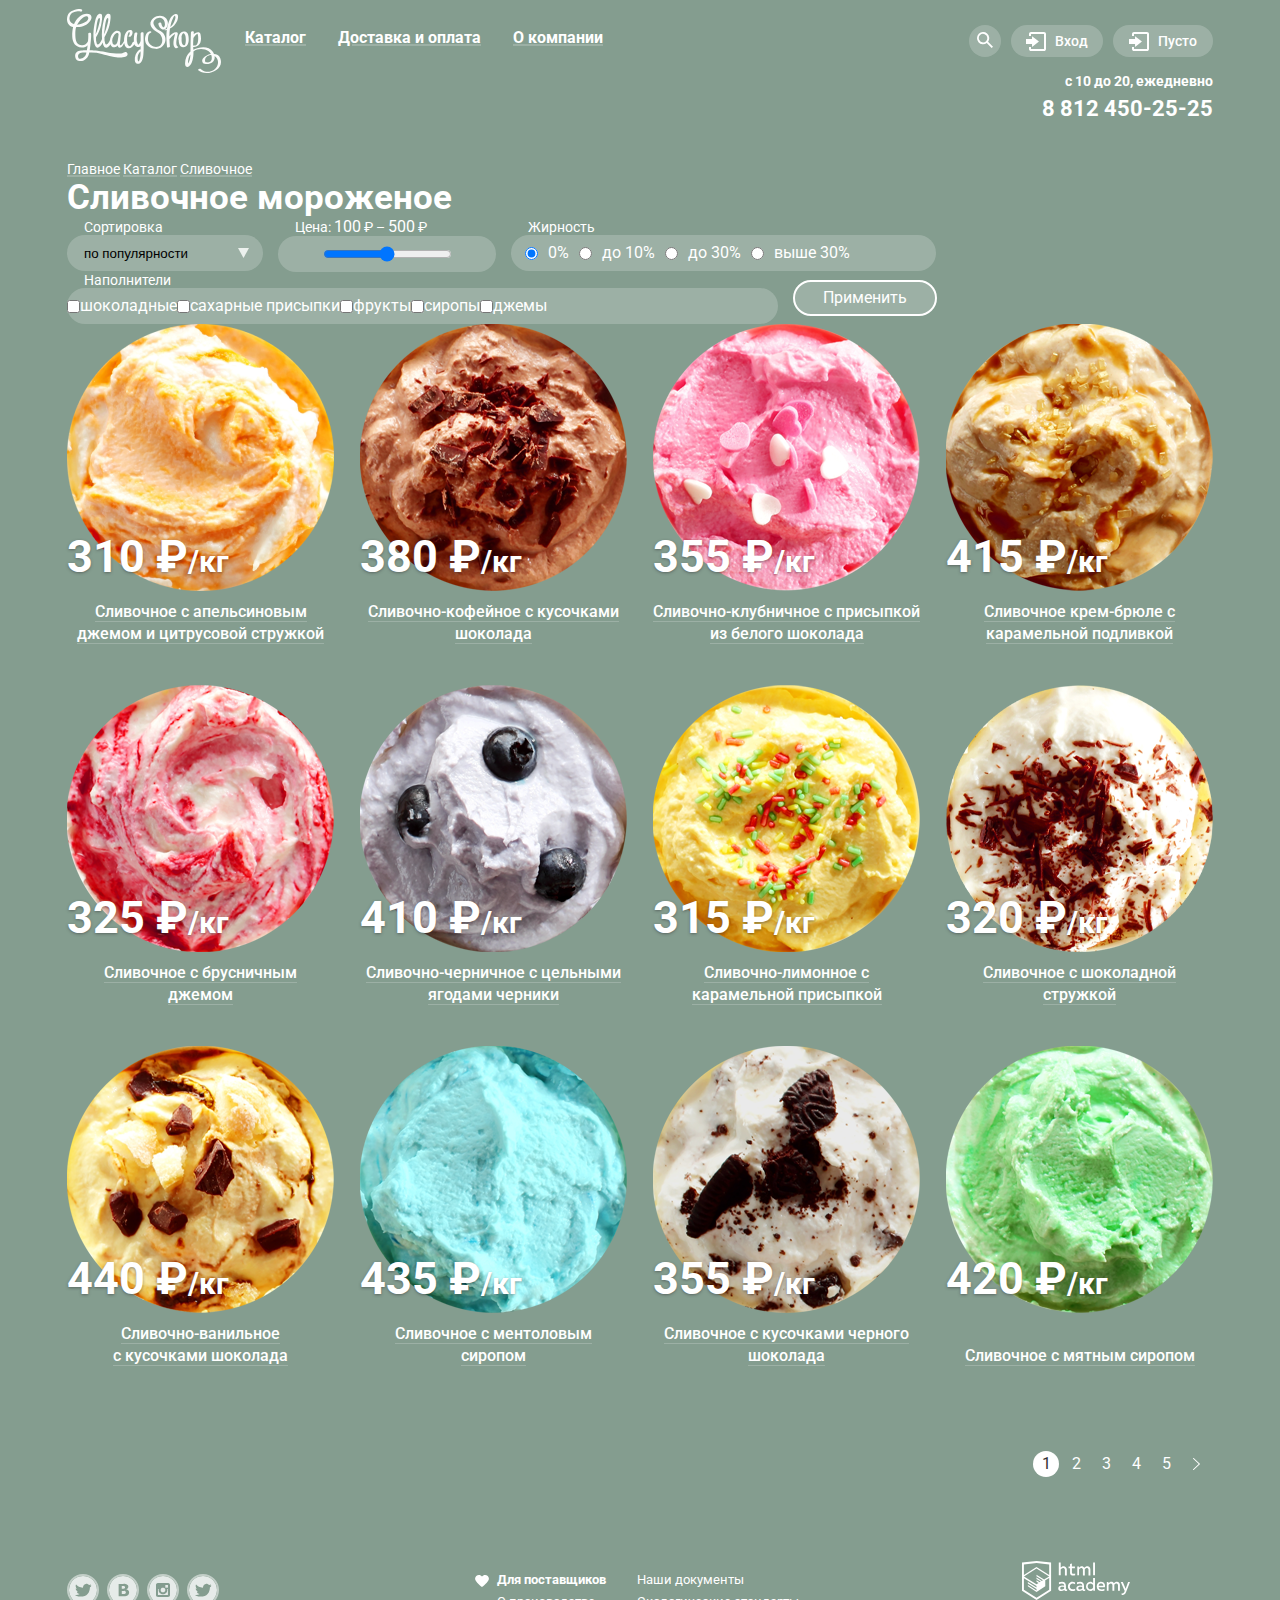
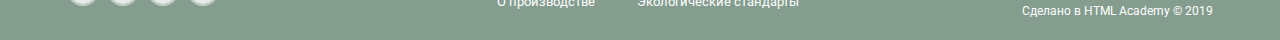
==== index2.html @ 88379c98 "Начал писать слайдер в Каталоге" ====
<!DOCTYPE html>
<html>
<head>
    <meta charset="utf-8">
    <meta name="viewport" content="width=device-width, initial-scale=1">
    <link href="https://fonts.googleapis.com/css2?family=Roboto:wght@400;700;900&amp;display=swap" rel="stylesheet">
    <link rel="stylesheet" type="text/css" href="./scss/style2.css">
    <title>GllacyShop</title>
</head>
<body class="site__bg-catalog">
    <header class="container">
            <nav class="nav">
                <div class="nav__flex">
                    <div class="nav__flex-1"> 
                        <a class="nav__logo" href="ya.ru">
                            <img src="image/main/header/logo.svg" alt="логотип glacyshop" width="154" height="64">
                        </a>
                        <div class="menu">
                            <div class="menu__catalog">
                                <a href="" class="link">Каталог</a>
                                <div class="menu__submenu">
                                    <a href="" class="link__submenu">Новинки</a>
                                    <a href="" class="link__submenu">Сливочное</a>
                                    <a href="" class="link__submenu">Щербеты</a>
                                    <a href="" class="link__submenu">Фруктовый лед</a>
                                    <a href="" class="link__submenu">Мелорин</a>
                                </div>
                            </div>
                            <a href="" class="link">Доставка и оплата</a>
                            <a href="" class="link">О компании</a>
                        </div>
                    </div>
                    <div class="nav__flex-2">
                        <div class="nav__entrance">

                            <div class="nav__search item">
                                <a href='#'>
                                  <svg width='16' height='16' fill='none' xmlns='http://www.w3.org/2000/svg'>
                                    <path class="nav__svg" d='M16 14.665l-4.921-4.932a6.144 6.144 0 00-.994-8.273 6.113 6.113 0 00-8.307.352 6.141 6.141 0 00-.293 8.328 6.11 6.11 0 008.262.937L14.659 16 16 14.665zm-9.918-4.288a4.245 4.245 0 01-3.928-2.63 4.269 4.269 0 01.922-4.643 4.248 4.248 0 014.632-.923 4.253 4.253 0 012.624 3.936 4.274 4.274 0 01-1.247 3.01 4.256 4.256 0 01-3.003 1.25z' fill='#fff'/>
                                  </svg>
                                </a>
                                <form class="nav__search-form" action="#" method="get">
                                    <input class="nav__search-input" type="text" name="post" placeholder="Крем-брюле">
                                </form>
                            </div>


                            <div class="nav__entry item">
                                <a class="nav__main-link" href="">
                                    <svg width='20' height='19' viewBox='0 0 20 19' fill='none' xmlns='http://www.w3.org/2000/svg'> 
                                        <path class="nav__svg" d='M6.04 14.88L12.96 9.5L6.04 4.13V7.04H0V11.96H6.04V14.88Z' fill='white'/><path class="nav__svg" d='M18 0H5C4.46957 0 3.96086 0.210714 3.58579 0.585786C3.21071 0.960859 3 1.46957 3 2V4H5V2H18V17H5V15H3V17C3 17.5304 3.21071 18.0391 3.58579 18.4142C3.96086 18.7893 4.46957 19 5 19H18C18.5304 19 19.0391 18.7893 19.4142 18.4142C19.7893 18.0391 20 17.5304 20 17V2C20 1.46957 19.7893 0.960859 19.4142 0.585786C19.0391 0.210714 18.5304 0 18 0Z' fill='white'/>
                                    </svg>
                                    <span>Вход</span>
                                </a>
                                <form class="nav__entry-form" action="#" method="get">
                                    <input class="nav__entry-input" type="text" name="post" placeholder="email@example.com">
                                    <input class="nav__entry-input" type="text" name="post" placeholder="......">
                                    <div class="nav__entry-flex">
                                        <button class="nav__entry-button button" type="submit">Войти</button>
                                        <div class="nav__entry-links">
                                            <a class="nav__entry-link" href="">Забыли пароль?</a>
                                            <a class="nav__entry-link" href="">Новая регистрация</a>
                                        </div>
                                    </div>  
                                </form>
                            </div>
                           

                            <div class="nav__basket item">
                                <a class="nav__main-link" href="">
                                    <svg width='20' height='19' viewBox='0 0 20 19' fill='none' xmlns='http://www.w3.org/2000/svg'>
                                        <path class="nav__svg" d='M6.04 14.88L12.96 9.5L6.04 4.13V7.04H0V11.96H6.04V14.88Z' fill='white' />
                                        <path class="nav__svg" d='M18 0H5C4.46957 0 3.96086 0.210714 3.58579 0.585786C3.21071 0.960859 3 1.46957 3 2V4H5V2H18V17H5V15H3V17C3 17.5304 3.21071 18.0391 3.58579 18.4142C3.96086 18.7893 4.46957 19 5 19H18C18.5304 19 19.0391 18.7893 19.4142 18.4142C19.7893 18.0391 20 17.5304 20 17V2C20 1.46957 19.7893 0.960859 19.4142 0.585786C19.0391 0.210714 18.5304 0 18 0Z' fill='white' />
                                    </svg>
                                    <span>Пусто</span>
                                </a>
                                <div class="nav__basket-container">
                                    <form class="nav__basket-form" action="#" method="get">
                                        <div class="nav__basket-item">
                                            <object type="image/svg+xml" data="image/main/header/basket_form/X.svg"></object>
                                            <img src="image/main/header/basket_form/orange.png" alt="апельсиновое мороженое" width="33" height="33">
                                            <p>Пломбир с апельсиновым джемом</p>
                                            <p> 1,5 кг х <span>200 руб.</span></p>
                                            <p>300 руб.</p>
                                        </div>
                                        <div class="nav__basket-item">
                                            <object type="image/svg+xml" data="image/main/header/basket_form/X.svg"></object>
                                            <img src="image/main/header/basket_form/strawb.png" alt="клубничное мороженое" width="33" height="33">
                                            <p><br>Клубничный пломбир с присыпкой<br>из белого шоколада</p>
                                            <p> 1,5 кг х <span>300 руб.</span></p>
                                            <p>450 руб.</p>
                                        </div>
                                        <div class="nav__basket-flex">
                                            <div class="nav__basket-price">
                                                <p>Итого:</p>
                                                <p>&nbsp;750 руб.</p>
                                            </div>
                                            <button class="nav__basket-button button" type="submit">Оформить заказ</button>
                                        </div>  
                                    </form>
                                </div>
                            </div>

                        </div>
                    </div>
                </div>
                <div class="nav__contacts">
                    <div class="item-time">с 10 до 20, ежедневно</div>
                    <div class="item-tel">8 812 450-25-25</div>
                </div>
            </nav>
    </header>
    <main class="container">
        <section class="catalog">
            <section class="path">
                <a class="path__link" href="">Главное</a>
                <a class="path__link" href="">Каталог</a>
                <span class="path__link">Сливочное</span>
            </section>
            <h1 class="title">Сливочное мороженое</h1>
            <section class="filter">
                <form class="filter__form" action="#" method="get">
                    <div class="filter__sort filter-move">
                        <label for="sort" class="filter__name">Сортировка</label>
                        <select class="filter__select" name="sort" id="sort">
                            <option value="popular" selected>по популярности</option>
                            <option value="expensive">сначала дорогие</option>
                            <option value="inexpensive">сначала недорогие</option>
                            <option value="fat">по жирности</option>
                        </select>
                        <svg width="11" height="10" viewBox="0 0 11 10" fill="none" xmlns="http://www.w3.org/2000/svg"><path d="M5.5 10L0 0H11" fill="#ECF1EE"></path></svg>
                    </div>
                    <div class="filter__price filter-move">
                        <label for="" class="filter__name">Цена: <span>100</span> ₽ – <span>500</span> ₽</label>
                        <div class="filter__price-slider">
                            <input type="range">
                        </div>
                    </div>
                    <div class="filter__fatness filter-move">
                        <label class="filter__name">Жирность</label>
                        <div class="filter__fatness-input">
                            <input checked type="radio" name="fatness">
                            <span>0%</span>
                            <input type="radio" name="fatness">
                            <span>до 10%</span>
                            <input type="radio" name="fatness">
                            <span>до 30%</span>
                            <input type="radio" name="fatness">
                            <span>выше 30%</span>
                        </div>
                    </div>
                    <div class="filter__fillers filter-move">
                        <label for="" class="filter__name">Наполнители</label>
                        <div class="filter__fillers-input">
                            <input type="checkbox" name="chocolate" value="yes"><span>шоколадные</span>
                            <input type="checkbox" name="sugar powders" value="yes"><span>сахарные присыпки</span>
                            <input type="checkbox" name="fruits" value="yes"><span>фрукты</span>
                            <input type="checkbox" name="sirops" value="yes"><span>сиропы</span>
                            <input type="checkbox" name="jams" value="yes"><span>джемы</span>
                        </div>
                    </div>
                    <button type="submit" class="filter__button">Применить</button>
                </form>
            </section>
        </section>
        <section class="goods">
            <div class="goods__items line-1">
                <div class="goods__item">
                    <div class="goods__ice">
                        <img src="image/main/main/goods/ice_1.png" alt="ice-cream">
                        <p class="goods__cost">310 ₽<span>/кг</span></p>
                    </div>
                    <a href="" class="goods__name"><span>Сливочное с апельсиновым джемом и цитрусовой стружкой</span></a>
                    <a href class="goods__button button">Быстрый просмотр</a>
                </div>
                <div class="goods__item">
                    <div class="goods__ice">
                        <img src="image/main/main/goods/ice_2.png" alt="ice-cream">
                        <p class="goods__cost">380 ₽<span>/кг</span></p>
                    </div>
                    <a href="" class="goods__name"><span>Сливочно-кофейное с кусочками шоколада</span></a>
                    <a href class="goods__button button">Быстрый просмотр</a>
                </div>
                <div class="goods__item">
                    <div class="goods__ice">
                        <img src="image/main/main/goods/ice_3.png" alt="ice-cream">
                        <p class="goods__cost">355 ₽<span>/кг</span></p>
                    </div>
                    <a href="" class="goods__name"><span>Сливочно-клубничное с присыпкой из белого шоколада</span></a>
                    <a href class="goods__button button">Быстрый просмотр</a>
                </div>
                <div class="goods__item">
                    <div class="goods__ice">
                        <img src="image/main/main/goods/ice_4.png" alt="ice-cream">
                        <p class="goods__cost">415 ₽<span>/кг</span></p>
                    </div>
                    <a href="" class="goods__name"><span>Сливочное крем-брюле с карамельной подливкой</span></a>
                    <a href class="goods__button button">Быстрый просмотр</a>
                </div>
            </div>
            <div class="goods__items line-2">
                <div class="goods__item">
                    <div class="goods__ice">
                        <img src="image/main/main/goods/ice_5.png" alt="ice-cream">
                        <p class="goods__cost">325 ₽<span>/кг</span></p>
                    </div>
                    <a href="" class="goods__name"><span>Сливочное с брусничным<br>джемом</span></a>
                    <a href class="goods__button button">Быстрый просмотр</a>
                </div>
                <div class="goods__item">
                    <div class="goods__ice">
                        <img src="image/main/main/goods/ice_6.png" alt="ice-cream">
                        <p class="goods__cost">410 ₽<span>/кг</span></p>
                    </div>
                    <a href="" class="goods__name"><span>Сливочно-черничное с цельными ягодами черники</span></a>
                    <a href class="goods__button button">Быстрый просмотр</a>
                </div>
                <div class="goods__item">
                    <div class="goods__ice">
                        <img src="image/main/main/goods/ice_7.png" alt="ice-cream">
                        <p class="goods__cost">315 ₽<span>/кг</span></p>
                    </div>
                    <a href="" class="goods__name"><span>Сливочно-лимонное с карамельной присыпкой</span></a>
                    <a href class="goods__button button">Быстрый просмотр</a>
                </div>
                <div class="goods__item">
                    <div class="goods__ice">
                        <img src="image/main/main/goods/ice_8.png" alt="ice-cream">
                        <p class="goods__cost">320 ₽<span>/кг</span></p>
                    </div>
                    <a href="" class="goods__name"><span>Сливочное с шоколадной стружкой</span></a>
                    <a href class="goods__button button">Быстрый просмотр</a>
                </div>
            </div>                
            <div class="goods__items line-3">
                <div class="goods__item">
                    <div class="goods__ice">
                        <img src="image/main/main/goods/ice_9.png" alt="ice-cream">
                        <p class="goods__cost">440 ₽<span>/кг</span></p>
                    </div>
                    <a href="" class="goods__name"><span>Сливочно-ванильное<br>с кусочками шоколада</span></a>
                    <a href class="goods__button button">Быстрый просмотр</a>
                </div>
                <div class="goods__item">
                    <div class="goods__ice">
                        <img src="image/main/main/goods/ice_10.png" alt="ice-cream">
                        <p class="goods__cost">435 ₽<span>/кг</span></p>
                    </div>
                    <a href="" class="goods__name"><span>Сливочноe с ментоловым<br>сиропом</span></a>
                    <a href class="goods__button button">Быстрый просмотр</a>
                </div>
                <div class="goods__item">
                    <div class="goods__ice">
                        <img src="image/main/main/goods/ice_11.png" alt="ice-cream">
                        <p class="goods__cost">355 ₽<span>/кг</span></p>
                    </div>
                    <a href="" class="goods__name"><span>Сливочное с кусочками черного шоколада</span></a>
                    <a href class="goods__button button">Быстрый просмотр</a>
                </div>
                <div class="goods__item">
                    <div class="goods__ice">
                        <img src="image/main/main/goods/ice_12.png" alt="ice-cream">
                        <p class="goods__cost">420 ₽<span>/кг</span></p>
                    </div>
                    <a href="" class="goods__name"><span>Сливочное с мятным сиропом</span></a>
                    <a href class="goods__button button">Быстрый просмотр</a>
                </div>
            </div>
        </section>
        <div class="page-slider">
            <a href="" class="page-slider__item">1</a>
            <a href="" class="page-slider__item">2</a>
            <a href="" class="page-slider__item">3</a>
            <a href="" class="page-slider__item">4</a>
            <a href="" class="page-slider__item">5</a>
            <a href="" class="page-slider__item">
                <img src="image/catalog/icon-right.svg" alt="Переход на следующую страницу">
            </a>
        </div>
    </main>
    <footer class="container">
        <section class="footer">
            <div class="footer__inner">
                <div class="footer__social">
                <a class="footer__network" href="https:/facebook.com">
                    <svg class="footer__svg" width='32' height='32' viewBox='0 0 32 32' fill='none' xmlns='http://www.w3.org/2000/svg'><path d='M16 0C12.8355 0 9.74207 0.938384 7.11088 2.69649C4.4797 4.45459 2.42894 6.95345 1.21793 9.87706C0.0069325 12.8007 -0.309921 16.0177 0.307443 19.1214C0.924806 22.2251 2.44866 25.0761 4.6863 27.3137C6.92394 29.5513 9.77487 31.0752 12.8786 31.6926C15.9823 32.3099 19.1993 31.9931 22.1229 30.7821C25.0466 29.5711 27.5454 27.5203 29.3035 24.8891C31.0616 22.2579 32 19.1645 32 16C32 11.7565 30.3143 7.68687 27.3137 4.68629C24.3131 1.68571 20.2435 0 16 0ZM23.94 12.81C23.69 19.33 20.48 23.64 12.94 23.51H12.46C12.01 23.51 7.91001 23.07 7.11001 21.69C8.8989 21.9555 10.7228 21.5494 12.23 20.55C11.18 20.26 9.31001 20.09 8.98001 17.7C9.39279 17.8642 9.84415 17.9058 10.28 17.82C9.00001 17 7.53001 16.3 7.61001 14.17C8.02796 14.4893 8.54454 14.652 9.07001 14.63C8.30001 14.4 6.92001 11.39 8.07001 9.85C10.07 11.64 12.14 13.33 15.87 13.49C16.1 11.28 17.11 9.79 19.04 9.17C19.7375 8.93332 20.4908 8.91568 21.1986 9.11946C21.9065 9.32323 22.5351 9.73867 23 10.31C23.74 10.08 24.45 9.84 25.19 9.62C25.1758 9.95711 25.0846 10.2865 24.9234 10.5829C24.7622 10.8793 24.5353 11.1349 24.26 11.33C24.5167 11.3601 24.7768 11.3336 25.0221 11.2524C25.2674 11.1712 25.492 11.0372 25.68 10.86C25.5628 11.2985 25.3443 11.7034 25.0421 12.0421C24.7399 12.3808 24.3624 12.6438 23.94 12.81Z'fill='white' fill-opacity='0.8' />
                    </svg>
                </a>
                <a class="footer__network" href="https://vk.com/feed">
                    <svg class="footer__svg" width='32' height='32' viewBox='0 0 32 32' fill='none' xmlns='http://www.w3.org/2000/svg'><path d='M16.64 14.49C16.9652 14.4904 17.2875 14.4293 17.59 14.31C17.8645 14.2077 18.0922 14.0085 18.23 13.75C18.3343 13.4964 18.3854 13.2241 18.38 12.95C18.376 12.7057 18.3143 12.4659 18.2 12.25C18.0714 12.0066 17.8523 11.8235 17.59 11.74C17.2687 11.627 16.9306 11.5695 16.59 11.57H14.59V14.57H15.16C15.75 14.52 16.24 14.51 16.64 14.49Z'fill='white' fill-opacity='0.8' /><path d='M18.12 17.08C17.751 17.0101 17.3752 16.9832 17 17H14.61V20.5H17.06C17.4757 20.4953 17.8865 20.4104 18.27 20.25C18.591 20.1392 18.8632 19.9199 19.04 19.63C19.1865 19.3527 19.2621 19.0436 19.26 18.73C19.2753 18.3782 19.1848 18.0298 19 17.73C18.7922 17.4167 18.4806 17.1865 18.12 17.08Z' fill='white' fill-opacity='0.8' /><path d='M16 0C12.8355 0 9.74207 0.938384 7.11088 2.69649C4.4797 4.45459 2.42894 6.95345 1.21793 9.87706C0.0069325 12.8007 -0.309921 16.0177 0.307443 19.1214C0.924806 22.2251 2.44866 25.0761 4.6863 27.3137C6.92394 29.5513 9.77487 31.0752 12.8786 31.6926C15.9823 32.3099 19.1993 31.9931 22.1229 30.7821C25.0466 29.5711 27.5454 27.5203 29.3035 24.8891C31.0616 22.2579 32 19.1645 32 16C32 11.7565 30.3143 7.68687 27.3137 4.68629C24.3131 1.68571 20.2435 0 16 0ZM22.6 20.53C22.3376 21.056 21.9537 21.5119 21.48 21.86C20.9342 22.2714 20.3122 22.5705 19.65 22.74C18.8286 22.9383 17.9848 23.029 17.14 23.01H11V9H16.45C17.2781 8.9868 18.1063 9.02354 18.93 9.11C19.473 9.19401 19.9994 9.36273 20.49 9.61C20.9868 9.84615 21.4013 10.2258 21.68 10.7C21.9455 11.1728 22.0801 11.7079 22.07 12.25C22.0819 12.8916 21.8931 13.5209 21.53 14.05C21.1452 14.588 20.6142 15.0045 20 15.25V15.32C20.8272 15.4588 21.5898 15.8541 22.18 16.45C22.7295 17.0712 23.0163 17.8815 22.98 18.71C23.0043 19.3386 22.8738 19.9636 22.6 20.53Z' fill='white' fill-opacity='0.8' />
                    </svg>
                </a>
                <a class="footer__network" href="https://www.instagram.com">
                    <svg class="footer__svg" width='32' height='32' viewBox='0 0 32 32' fill='none' xmlns='http://www.w3.org/2000/svg'>
                    <g opacity='0.8'><path d='M20.92 16C20.92 17.3155 20.3974 18.5771 19.4673 19.5072C18.5371 20.4374 17.2755 20.96 15.96 20.96C14.6445 20.96 13.3829 20.4374 12.4528 19.5072C11.5226 18.5771 11 17.3155 11 16C11.001 15.6158 11.048 15.233 11.14 14.86H10.24V21.7H21.64V14.86H20.74C20.8406 15.2325 20.901 15.6147 20.92 16Z' fill='white' /><path d='M16 18.66C16.5252 18.656 17.0375 18.4967 17.4723 18.202C17.9071 17.9073 18.245 17.4905 18.4432 17.0042C18.6415 16.5178 18.6913 15.9836 18.5864 15.4689C18.4816 14.9542 18.2266 14.4821 17.8539 14.1121C17.4811 13.7421 17.0071 13.4908 16.4916 13.3897C15.9762 13.2887 15.4424 13.3425 14.9575 13.5445C14.4726 13.7464 14.0584 14.0873 13.7669 14.5243C13.4755 14.9613 13.32 15.4748 13.32 16C13.3213 16.3506 13.3917 16.6976 13.5271 17.021C13.6625 17.3444 13.8602 17.638 14.1091 17.8851C14.358 18.1321 14.653 18.3276 14.9775 18.4606C15.3019 18.5936 15.6494 18.6613 16 18.66Z' fill='white' /><path d='M21.68 10.3H18.64V13.34H21.68V10.3Z' fill='white' /><path d='M16 0C12.8355 0 9.74207 0.938384 7.11088 2.69649C4.4797 4.45459 2.42894 6.95345 1.21793 9.87706C0.0069325 12.8007 -0.309921 16.0177 0.307443 19.1214C0.924806 22.2251 2.44866 25.0761 4.6863 27.3137C6.92394 29.5513 9.77487 31.0752 12.8786 31.6926C15.9823 32.3099 19.1993 31.9931 22.1229 30.7821C25.0466 29.5711 27.5454 27.5203 29.3035 24.8891C31.0616 22.2579 32 19.1645 32 16C32 11.7565 30.3143 7.68687 27.3137 4.68629C24.3131 1.68571 20.2435 0 16 0ZM24 21.7C24.0027 22.0045 23.9444 22.3064 23.8285 22.588C23.7127 22.8696 23.5416 23.1251 23.3253 23.3395C23.1091 23.5539 22.8521 23.7228 22.5695 23.8362C22.2869 23.9497 21.9845 24.0054 21.68 24H10.28C9.97928 23.9987 9.68175 23.9382 9.40442 23.8219C9.12709 23.7056 8.87537 23.5358 8.66366 23.3222C8.45194 23.1086 8.28436 22.8554 8.17049 22.5771C8.05662 22.2988 7.99869 22.0007 8.00001 21.7V10.3C7.99869 9.99927 8.05662 9.70123 8.17049 9.42289C8.28436 9.14455 8.45194 8.89137 8.66366 8.67779C8.87537 8.46422 9.12709 8.29443 9.40442 8.17814C9.68175 8.06184 9.97928 8.00131 10.28 8H21.67C21.9749 7.99467 22.2778 8.0503 22.561 8.16362C22.8441 8.27694 23.1017 8.44568 23.3188 8.65992C23.5358 8.87416 23.7079 9.12959 23.8249 9.41123C23.9418 9.69287 24.0014 9.99504 24 10.3V21.7Z' fill='white' /></g>
                    </svg>
                </a>
                <a class="footer__network" href="https://twitter.com">
                    <svg class="footer__svg" width='32' height='32' viewBox='0 0 32 32' fill='none' xmlns='http://www.w3.org/2000/svg'><path d='M16 0C12.8355 0 9.74207 0.938384 7.11088 2.69649C4.4797 4.45459 2.42894 6.95345 1.21793 9.87706C0.0069325 12.8007 -0.309921 16.0177 0.307443 19.1214C0.924806 22.2251 2.44866 25.0761 4.6863 27.3137C6.92394 29.5513 9.77487 31.0752 12.8786 31.6926C15.9823 32.3099 19.1993 31.9931 22.1229 30.7821C25.0466 29.5711 27.5454 27.5203 29.3035 24.8891C31.0616 22.2579 32 19.1645 32 16C32 11.7565 30.3143 7.68687 27.3137 4.68629C24.3131 1.68571 20.2435 0 16 0ZM23.94 12.81C23.69 19.33 20.48 23.64 12.94 23.51H12.46C12.01 23.51 7.91001 23.07 7.11001 21.69C8.8989 21.9555 10.7228 21.5494 12.23 20.55C11.18 20.26 9.31001 20.09 8.98001 17.7C9.39279 17.8642 9.84415 17.9058 10.28 17.82C9.00001 17 7.53001 16.3 7.61001 14.17C8.02796 14.4893 8.54454 14.652 9.07001 14.63C8.30001 14.4 6.92001 11.39 8.07001 9.85C10.07 11.64 12.14 13.33 15.87 13.49C16.1 11.28 17.11 9.79 19.04 9.17C19.7375 8.93332 20.4908 8.91568 21.1986 9.11946C21.9065 9.32323 22.5351 9.73867 23 10.31C23.74 10.08 24.45 9.84 25.19 9.62C25.1758 9.95711 25.0846 10.2865 24.9234 10.5829C24.7622 10.8793 24.5353 11.1349 24.26 11.33C24.5167 11.3601 24.7768 11.3336 25.0221 11.2524C25.2674 11.1712 25.492 11.0372 25.68 10.86C25.5628 11.2985 25.3443 11.7034 25.0421 12.0421C24.7399 12.3808 24.3624 12.6438 23.94 12.81Z'fill='white' fill-opacity='0.8' />
                    </svg>
                </a>
                </div>
                <div class="footer__links">
                    <a class="footer__link" href="">Для поставщиков</a>
                    <a class="footer__link" href="">Наши документы</a>
                    <a class="footer__link" href="">О производстве</a>
                    <a class="footer__link" href="">Экологические стандарты</a>
                </div>
                <div class="footer__copyright">
                    <a class="footer__logo" href=""><object type="image/svg+xml" data="image/main/footer/academy.svg"></object></a>
                    <p class="footer__author">Сделано в HTML Academy &copy; 2019</p>
                </div>
            </div>
        </section>
    </footer>
    <script src="script.js"></script>
</body>
</html>
---- scss/style2.css ----
@charset "UTF-8";
* {
  padding: 0;
  margin: 0;
  border: 0;
}

*, *:before, *:after {
  -moz-box-sizing: border-box;
  -webkit-box-sizing: border-box;
  box-sizing: border-box;
}

:focus, :active {
  outline: none;
}

a:focus, a:active {
  outline: none;
}

nav, footer, header, aside {
  display: block;
}

html, body {
  height: 100%;
  width: 100%;
  font-size: 100%;
  line-height: 1;
  font-size: 14px;
  -ms-text-size-adjust: 100%;
  -moz-text-size-adjust: 100%;
  -webkit-text-size-adjust: 100%;
}

input, button, textarea {
  font-family: inherit;
}

input::-ms-clear {
  display: none;
}

button {
  cursor: pointer;
}

button::-moz-focus-inner {
  padding: 0;
  border: 0;
}

a, a:visited {
  text-decoration: none;
}

a:hover {
  text-decoration: none;
}

ul li {
  list-style: none;
}

img {
  vertical-align: top;
}

h1, h2, h3, h4, h5, h6 {
  font-size: inherit;
  font-weight: inherit;
}

/*--------------------*/
/* @extend %b; */
body {
  /* Прибиваю футер */
  display: flex;
  flex-direction: column;
  font-family: "Roboto", "Arial", sans-serif;
}
body img {
  max-width: 100%;
}

.button {
  display: inline-block;
  /* padding: 10px 14px; */
  text-align: center;
  /* текст */
  font-weight: bold;
  font-size: 18px;
  line-height: 24px;
  color: white;
  text-shadow: 0px 2px 5px rgba(160, 32, 11, 0.76);
  /* подложка */
  background: linear-gradient(180deg, #F26843 0%, #E74A35 100%);
  box-shadow: 0px 2px 2px rgba(172, 16, 0, 0.64);
  border-radius: 50px;
}
.button:hover {
  background: linear-gradient(0deg, rgba(255, 255, 255, 0.2), rgba(255, 255, 255, 0.2)), linear-gradient(180deg, #F26843 0%, #E74A35 100%);
  box-shadow: 0px 2px 2px #AC1000;
}
.button:active {
  background: linear-gradient(0deg, rgba(0, 0, 0, 0.07), rgba(0, 0, 0, 0.07)), linear-gradient(180deg, #F26843 0%, #E74A35 100%);
  box-shadow: inset 0px 2px 2px #942718;
}

.site__bg-1 {
  background: url(../image/main/header/ice.png) center top no-repeat;
  background-color: #849D8F;
  transition: background 0.25s ease;
}

.site__bg-2 {
  background: url(../image/main/header/ice_2.png) center top no-repeat;
  background-color: #8996A6;
  transition: background 0.25s ease;
}

.site__bg-3 {
  background: url(../image/main/header/ice_3.png) center top no-repeat;
  background-color: #9D8B84;
  transition: background 0.25s ease;
}

.site__bg-catalog {
  background-color: #849D8F;
}

.container {
  width: 1200px;
  margin: 0 auto 40px;
}

main {
  /* Прибиваю футер */
  flex: 1 1 auto;
}

.nav {
  padding: 9px 27px 0;
  /*_________________Скрытые формы_________________ */
  /* Search */
  /* _______________________________*/
  /* Entry */
  /* _______________________________*/
  /* Basket */
  /* _______________________________*/
  /* feedback */
}
.nav__flex {
  display: flex;
  justify-content: space-between;
}
.nav__flex-1 {
  display: flex;
  justify-content: center;
  align-items: center;
}
.nav__flex-2 {
  display: flex;
  flex-direction: column;
  justify-content: center;
}
.nav__logo {
  margin-right: 11px;
}
.nav__entrance {
  position: relative;
  display: flex;
}
.nav .item {
  display: flex;
  justify-content: center;
  align-items: center;
  /* Подложка */
  background: rgba(255, 255, 255, 0.2);
  border-radius: 20px;
  /* box-shadow: 0px 4px 4px rgba(0, 0, 0, 0.25); */
  margin-left: 10px;
  cursor: pointer;
  height: 32px;
}
.nav .item.active, .nav .item:hover {
  background: #F8F7F4;
}
.nav .item.active span, .nav .item:hover span {
  color: #000;
}
.nav .item.active .nav__svg, .nav .item:hover .nav__svg {
  fill: #000;
}
.nav__main-link {
  display: flex;
  align-items: center;
}
.nav__main-link span {
  font-weight: 500;
  font-size: 14px;
  line-height: 16px;
  color: #FFFFFF;
  padding-left: 9px;
}
.nav__search {
  width: 32px;
}
.nav__entry {
  width: 92px;
}
.nav__basket {
  width: 100px;
}
.nav__basket-container {
  display: none;
  position: relative;
  position: absolute;
  top: 36px;
  right: 0px;
  width: 539px;
  height: 242px;
  background: #F8F7F4;
  box-shadow: 0px 20px 20px rgba(0, 0, 0, 0.4);
  border-radius: 4px;
  z-index: 1;
}
.nav__feedback-container {
  display: none;
  position: fixed;
  top: 330px;
  right: calc(50% - 239px);
  width: 478px;
  height: 441px;
  background: #F8F7F4;
  box-shadow: 0px 20px 20px rgba(0, 0, 0, 0.4);
  border-radius: 4px;
  z-index: 2;
  padding: 23px;
}
.nav .input {
  background: #FFF;
  border: 1px solid #D3D3D2;
  border-radius: 4px;
  font-size: 14px;
  line-height: 16px;
  outline: 0;
  padding-left: 15px;
}
.nav .input:hover {
  box-shadow: 0 0 1px 2px #d7d7d7;
}
.nav__search-form {
  position: absolute;
  top: 36px;
  right: 212px;
  width: 341px;
  height: 84px;
  display: none;
  justify-content: center;
  align-items: center;
  background: #F8F7F4;
  box-shadow: 0px 20px 20px rgba(0, 0, 0, 0.4);
  border-radius: 4px;
  z-index: 1;
}
.nav__search-input {
  width: 311px;
  height: 44px;
}
.nav__entry-form {
  position: absolute;
  top: 36px;
  right: 110px;
  width: 277px;
  height: 214px;
  display: none;
  flex-direction: column;
  justify-content: space-evenly;
  align-items: center;
  background: #F8F7F4;
  box-shadow: 0px 20px 20px rgba(0, 0, 0, 0.4);
  border-radius: 4px;
  z-index: 1;
}
.nav__entry-input {
  /* Здесь тоже не нужна ширина? */
  width: 241px;
  height: 44px;
}
.nav__entry-flex {
  width: 241px;
  display: flex;
  justify-content: space-between;
}
.nav__entry-links {
  display: flex;
  flex-direction: column;
  justify-content: space-around;
}
.nav__entry-link {
  font-size: 13px;
  line-height: 15px;
  color: #323232;
  text-decoration: underline 1.5px solid rgba(255, 255, 255, 0.2);
}
.nav__entry-link:hover {
  color: #FFBC9E;
}
.nav__entry-button {
  line-height: 16px;
  padding: 14px 26px;
}
.nav__basket-form {
  width: 100%;
  height: 100%;
  display: flex;
  flex-direction: column;
  align-items: center;
}
.nav__basket-item {
  display: flex;
  height: 55%;
  align-items: center;
  font-size: 13px;
  line-height: 16px;
}
.nav__basket-item *:nth-child(1) {
  margin-right: 9px;
}
.nav__basket-item *:nth-child(2) {
  margin-right: 14px;
}
.nav__basket-item *:nth-child(3) {
  margin-right: 33px;
}
.nav__basket-item *:nth-child(4) {
  margin-right: 12px;
}
.nav__basket-item span {
  color: #D3D3D2;
}
.nav__basket-flex {
  width: 100%;
  height: 100%;
  display: flex;
  flex-direction: column;
  align-items: flex-end;
  justify-content: space-evenly;
  padding-right: 14px;
  /* Разделитель */
}
.nav__basket-flex:after {
  position: absolute;
  top: 130px;
  left: 14px;
  content: "";
  display: inline-block;
  width: 510px;
  height: 1px;
  background-color: #CACAC7;
}
.nav__basket-price {
  display: flex;
}
.nav__basket-price p {
  font-weight: bold;
  font-size: 15px;
  line-height: 16px;
  color: #323232;
}
.nav__basket-button {
  width: 172px;
  height: 44px;
  font-weight: bold;
  font-size: 18px;
  line-height: 16px;
  color: #FFFFFF;
}
.nav__contacts {
  display: flex;
  flex-direction: column;
  align-items: flex-end;
}
.nav__contacts .item-time {
  font-weight: bold;
  font-size: 14px;
  line-height: 16px;
  /* identical to box height, or 114% */
  color: #FFFFFF;
}
.nav__contacts .item-tel {
  font-weight: bold;
  font-size: 22px;
  line-height: 24px;
  /* identical to box height, or 109% */
  color: #FFFFFF;
  margin-top: 8px;
}
.nav__feedback {
  display: flex;
  flex-direction: column;
}
.nav__feedback-heading {
  font-weight: 600;
  font-size: 24px;
  line-height: 28px;
  color: #323232;
  margin-bottom: 24px;
}
.nav__feedback-input {
  width: 267px;
  height: 44px;
  margin-bottom: 20px;
}
.nav__feedback-textarea {
  width: 428px;
  height: 154px;
  margin-bottom: 20px;
  padding: 15px;
}
.nav__feedback-flex {
  display: flex;
  justify-content: flex-end;
}
.nav__feedback-button {
  width: 140px;
  height: 44px;
}

.menu {
  position: relative;
  display: flex;
}
.menu__catalog:hover .link {
  color: #323232;
  background: #FFFFFF;
  border-radius: 26px;
}
.menu__catalog:hover .menu__submenu {
  display: block;
}
.menu .link {
  display: inline-block;
  vertical-align: baseline;
  font-weight: bold;
  font-size: 16px;
  line-height: 18px;
  color: #FFFFFF;
  text-decoration: underline 1.5px solid rgba(255, 255, 255, 0.2);
  padding: 6px 13px;
  margin-right: 6px;
  margin-bottom: 6px;
}
.menu .link:hover {
  color: #323232;
  background: #FFFFFF;
  border-radius: 26px;
}
.menu__submenu {
  display: none;
  width: 143px;
  position: absolute;
  left: -4px;
  top: 34px;
  background: #FFFFFF;
  box-shadow: 0px 20px 20px rgba(0, 0, 0, 0.4);
  border-radius: 4px;
  /* padding: 0 20px; */
}
.menu .link__submenu {
  display: flex;
  align-items: center;
  height: 27px;
  font-size: 14px;
  line-height: 16px;
  color: #323232;
  margin-top: 4.5px;
  /* padding-top: 16px;*/
  padding-left: 20px;
}
.menu .link__submenu:first-child {
  font-weight: bold;
  line-height: 18px;
  margin: 6px 0 6px 0;
  /* Разделитель */
}
.menu .link__submenu:first-child:after {
  content: "";
  position: absolute;
  top: 35px;
  left: 7px;
  display: inline-block;
  width: 128px;
  height: 1px;
  background-color: rgba(50, 50, 50, 0.2);
}
.menu .link__submenu:last-child {
  margin-bottom: 6px;
}
.menu .link__submenu:hover {
  background-color: #FBDED7;
}
.menu .link__submenu:active {
  background-color: #F6B5A5;
}

.catalog {
  padding: 0 27px;
}

.path__link {
  position: relative;
  line-height: 16px;
  color: #FFFFFF;
  text-decoration: underline 1.5px solid rgba(255, 255, 255, 0.2);
}
.path__link::after {
  display: inline-block;
  position: absolute;
  top: 0;
  left: 0;
  content: url(../image/main/catalog/quote.svg);
}
.path span {
  line-height: 16px;
  color: #FFFFFF;
}

.title {
  font-weight: bold;
  font-size: 35px;
  line-height: 41px;
  color: #FFFFFF;
}

.filter {
  width: 80%;
}
.filter span {
  font-size: 16px;
  line-height: 18px;
  color: #fff;
}
.filter__form {
  position: relative;
  display: flex;
  flex-wrap: wrap;
  align-items: center;
}
.filter__sort svg {
  position: absolute;
  top: 30px;
  left: 171px;
}
.filter__select {
  width: 196px;
  height: 36px;
  background: rgba(255, 255, 255, 0.2);
  border-radius: 20px;
  padding: 10px 17px;
  appearance: none;
}
.filter__select option {
  text-color: #fff;
}
.filter__name {
  display: block;
  line-height: 16px;
  color: #FFFFFF;
  margin-left: 17px;
}
.filter__price-slider {
  display: flex;
  justify-content: center;
  width: 218px;
  height: 36px;
  background: rgba(255, 255, 255, 0.2);
  border-radius: 20px;
}
.filter__fatness-input {
  display: flex;
  align-items: center;
  width: 425px;
  height: 36px;
  background: rgba(255, 255, 255, 0.2);
  border-radius: 20px;
  padding: 0 14px;
}
.filter__fatness-input input, .filter__fatness-input span {
  margin-right: 10px;
}
.filter__fillers-input {
  display: flex;
  align-items: center;
  width: 711px;
  height: 36px;
  background: rgba(255, 255, 255, 0.2);
  border-radius: 20px;
}
.filter__button {
  width: 144px;
  height: 36px;
  font-size: 16px;
  line-height: 18px;
  color: #fff;
  background: rgba(255, 255, 255, 0.2);
  border: 2px solid #fff;
  border-radius: 20px;
  cursor: pointer;
}

.filter-move {
  margin-right: 15px;
}

.page-slider {
  display: flex;
  justify-content: flex-end;
  align-items: center;
  min-height: 114px;
  padding: 0 27px;
}
.page-slider__item {
  width: 26px;
  height: 26px;
  display: flex;
  justify-content: center;
  align-items: center;
  font-size: 16px;
  line-height: 18px;
  color: #FFF;
  margin-right: 4px;
}
.page-slider__item:active {
  border-radius: 50%;
  background: #FFF;
  color: #323232;
}
.page-slider__item:hover {
  border-radius: 50%;
  background: rgba(255, 255, 255, 0.2);
}
.page-slider__item:nth-child(1) {
  border-radius: 50%;
  background: #FFF;
  color: #323232;
}

.goods {
  padding: 0 27px;
  margin-bottom: 0;
  /* Подложка */
  /* Подложка Конец */
}
.goods__items {
  height: 100%;
  position: relative;
  display: flex;
  justify-content: space-between;
  flex-wrap: wrap;
}
.goods__item {
  position: relative;
  display: flex;
  flex-direction: column;
  justify-content: space-between;
  align-items: center;
  width: 267px;
  margin-bottom: 40px;
}
.goods__item:hover::after {
  content: "";
  position: absolute;
  width: 293px;
  height: 402px;
  top: -6px;
  background-color: #fff;
  box-shadow: 0px 20px 20px rgba(0, 0, 0, 0.5);
  border-radius: 4px;
  opacity: 0.2;
  z-index: 0;
}
.goods__button {
  display: none;
  position: absolute;
  top: 330px;
  z-index: 1;
  width: 200px;
  height: 44px;
  border-radius: 26px;
  padding: 10px 16px;
}
.goods__item:hover .goods__button {
  display: block;
}
.goods__ice {
  position: relative;
  z-index: 1;
}
.goods__hit {
  display: flex;
  justify-content: center;
  align-items: center;
  position: absolute;
  width: 61px;
  height: 61px;
  border-radius: 50%;
  background-color: #fff;
}
.goods__cost {
  position: absolute;
  top: 210px;
  font-weight: bold;
  font-size: 45px;
  line-height: 45px;
  /* or 100% */
  color: #FFFFFF;
  text-shadow: 0px 1px 3px rgba(49, 50, 53, 0.5);
}
.goods__cost span {
  font-weight: bold;
  font-size: 30px;
  line-height: 35px;
  /* or 117% */
  color: #FFFFFF;
  text-shadow: 0px 1px 3px rgba(49, 50, 53, 0.5);
}
.goods__name {
  font-weight: 500;
  font-size: 16px;
  line-height: 22px;
  /* or 137% */
  text-align: center;
  color: #FFFFFF;
  margin-top: 10px;
  z-index: 1;
}
.goods__name span {
  border-bottom: 1px solid rgba(255, 255, 255, 0.2);
}
.goods .line-1 {
  z-index: 2;
}
.goods .line-2 {
  z-index: 1;
}
.goods .line-3 {
  z-index: 0;
}

.footer {
  padding: 0 27px;
  margin-bottom: 20px;
}
.footer__inner {
  display: flex;
  justify-content: space-between;
  align-items: center;
}
.footer__social {
  display: flex;
}
.footer__network {
  cursor: pointer;
  margin-right: 8px;
}
.footer__svg {
  width: 32px;
  height: 32px;
  border: 2px solid rgba(255, 255, 255, 0.5);
  border-radius: 50%;
}
.footer__svg:hover path, .footer__svg:hover g {
  fill: #fff;
  fill-opacity: 1;
  opacity: 1;
}
.footer__svg:active {
  border: 2px solid rgba(255, 255, 255, 0.7);
}
.footer__links {
  display: grid;
  grid-template-columns: 140px 190px;
  position: relative;
  /* для сердечка */
  margin-left: 30px;
}
.footer__link {
  /* сердечко */
  font-weight: normal;
  font-size: 13px;
  line-height: 18px;
  /* or 138% */
  color: #FFFFFF;
  padding: 2px 0 2px 22px;
}
.footer__link:first-child {
  font-weight: bold;
}
.footer__link:first-child:before {
  content: "";
  display: block;
  background: url(../image/main/footer/heart.svg) 0 0/contain no-repeat;
  height: 16px;
  width: 14px;
  position: absolute;
  left: 0px;
  top: 6px;
}
.footer__link:hover {
  color: #FFBC9E;
}
.footer__author {
  font-weight: normal;
  font-size: 12px;
  line-height: 18px;
  /* or 150% */
  color: #FFFFFF;
}

/*# sourceMappingURL=style2.css.map */
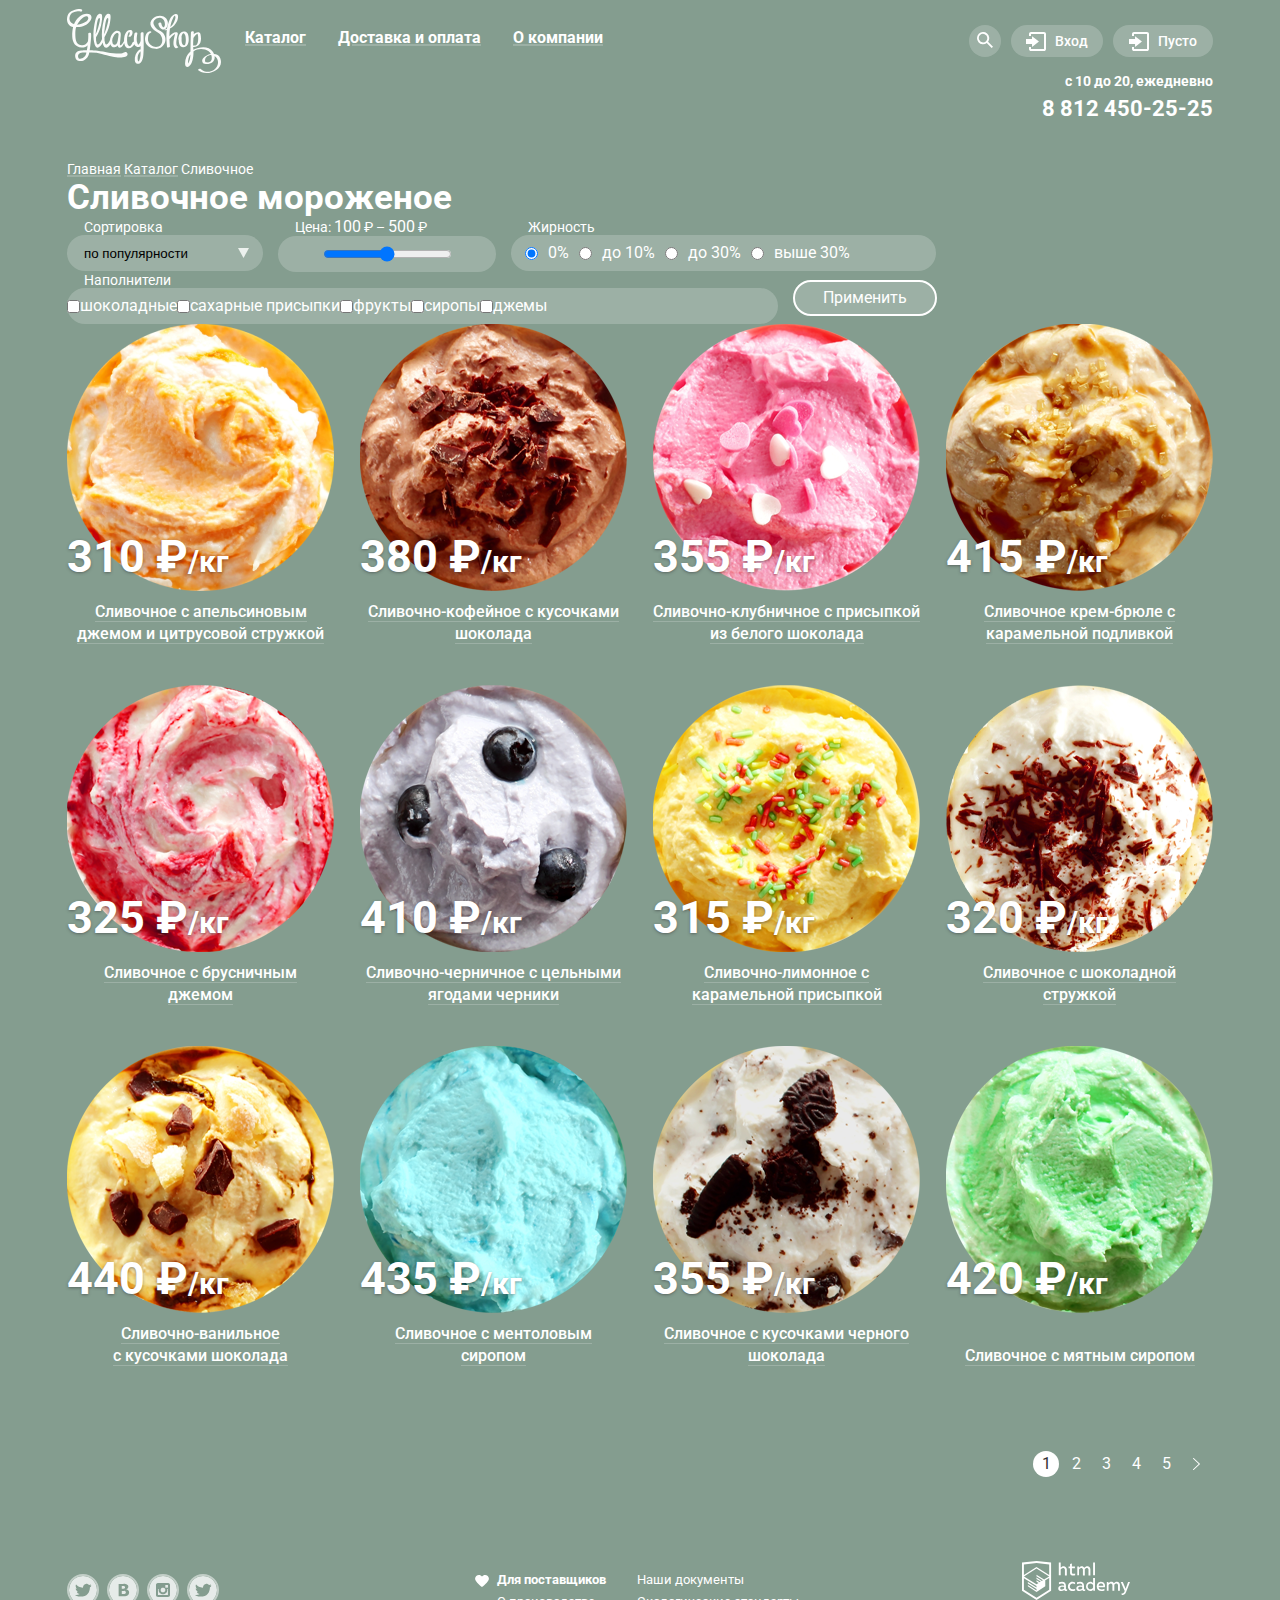
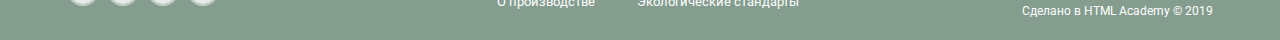
==== commit 9394cb2e: "Добавил классы для связи с js Добавил форму 'feedback' Исправил синтаксичские ошибки в контенте Доба" ====
--- a/index2.html
+++ b/index2.html
@@ -33,40 +33,39 @@
                     <div class="nav__flex-2">
                         <div class="nav__entrance">
 
-                            <div class="nav__search item">
+                            <div class="nav__search item js-nav-item">
                                 <a href='#'>
                                   <svg width='16' height='16' fill='none' xmlns='http://www.w3.org/2000/svg'>
                                     <path class="nav__svg" d='M16 14.665l-4.921-4.932a6.144 6.144 0 00-.994-8.273 6.113 6.113 0 00-8.307.352 6.141 6.141 0 00-.293 8.328 6.11 6.11 0 008.262.937L14.659 16 16 14.665zm-9.918-4.288a4.245 4.245 0 01-3.928-2.63 4.269 4.269 0 01.922-4.643 4.248 4.248 0 014.632-.923 4.253 4.253 0 012.624 3.936 4.274 4.274 0 01-1.247 3.01 4.256 4.256 0 01-3.003 1.25z' fill='#fff'/>
                                   </svg>
                                 </a>
-                                <form class="nav__search-form" action="#" method="get">
-                                    <input class="nav__search-input" type="text" name="post" placeholder="Крем-брюле">
+                                <form class="nav__search-form js-nav-dropdown" action="#" method="get">
+                                    <input class="nav__search-input input" type="text" name="post" placeholder="Крем-брюле">
                                 </form>
                             </div>
 
 
-                            <div class="nav__entry item">
+                            <div class="nav__entry item js-nav-item">
                                 <a class="nav__main-link" href="">
                                     <svg width='20' height='19' viewBox='0 0 20 19' fill='none' xmlns='http://www.w3.org/2000/svg'> 
                                         <path class="nav__svg" d='M6.04 14.88L12.96 9.5L6.04 4.13V7.04H0V11.96H6.04V14.88Z' fill='white'/><path class="nav__svg" d='M18 0H5C4.46957 0 3.96086 0.210714 3.58579 0.585786C3.21071 0.960859 3 1.46957 3 2V4H5V2H18V17H5V15H3V17C3 17.5304 3.21071 18.0391 3.58579 18.4142C3.96086 18.7893 4.46957 19 5 19H18C18.5304 19 19.0391 18.7893 19.4142 18.4142C19.7893 18.0391 20 17.5304 20 17V2C20 1.46957 19.7893 0.960859 19.4142 0.585786C19.0391 0.210714 18.5304 0 18 0Z' fill='white'/>
                                     </svg>
                                     <span>Вход</span>
                                 </a>
-                                <form class="nav__entry-form" action="#" method="get">
-                                    <input class="nav__entry-input" type="text" name="post" placeholder="email@example.com">
-                                    <input class="nav__entry-input" type="text" name="post" placeholder="......">
+                                <form class="nav__entry-form js-nav-dropdown" action="#" method="get">
+                                    <input class="nav__entry-input input" type="text" name="post" placeholder="email@example.com">
+                                    <input class="nav__entry-input input" type="text" name="post" placeholder="......">
                                     <div class="nav__entry-flex">
                                         <button class="nav__entry-button button" type="submit">Войти</button>
                                         <div class="nav__entry-links">
                                             <a class="nav__entry-link" href="">Забыли пароль?</a>
-                                            <a class="nav__entry-link" href="">Новая регистрация</a>
+                                            <span class="nav__entry-link js-nav_entry-link" href="">Новая регистрация</span>
                                         </div>
                                     </div>  
                                 </form>
                             </div>
                            
-
-                            <div class="nav__basket item">
+                            <div class="nav__basket item js-nav-item">
                                 <a class="nav__main-link" href="">
                                     <svg width='20' height='19' viewBox='0 0 20 19' fill='none' xmlns='http://www.w3.org/2000/svg'>
                                         <path class="nav__svg" d='M6.04 14.88L12.96 9.5L6.04 4.13V7.04H0V11.96H6.04V14.88Z' fill='white' />
@@ -74,7 +73,7 @@
                                     </svg>
                                     <span>Пусто</span>
                                 </a>
-                                <div class="nav__basket-container">
+                                <div class="nav__basket-container js-nav-dropdown">
                                     <form class="nav__basket-form" action="#" method="get">
                                         <div class="nav__basket-item">
                                             <object type="image/svg+xml" data="image/main/header/basket_form/X.svg"></object>
@@ -101,6 +100,18 @@
                                 </div>
                             </div>
 
+                            <div class="nav__feedback-container">
+                                <form class="nav__feedback" action="#" method="get">
+                                    <h2 class="nav__feedback-heading">Мы обязательно вам ответим!</h2>
+                                    <input class="nav__feedback-input input" type="text" name="post" placeholder="Имя Фамилия">
+                                    <input class="nav__feedback-input input" type="text" name="post" placeholder="email@example.com">
+                                    <textarea class="nav__feedback-textarea input" type="text" name="post" placeholder="В свободной форме"></textarea>
+                                    <div class="nav__feedback-flex">
+                                        <button class="nav__feedback-button button" type="submit">Отправить</button>  
+                                    </div> 
+                                </form>
+                            </div>
+
                         </div>
                     </div>
                 </div>
@@ -113,9 +124,9 @@
     <main class="container">
         <section class="catalog">
             <section class="path">
-                <a class="path__link" href="">Главное</a>
+                <a class="path__link" href="">Главная</a>
                 <a class="path__link" href="">Каталог</a>
-                <span class="path__link">Сливочное</span>
+                <span>Сливочное</span>
             </section>
             <h1 class="title">Сливочное мороженое</h1>
             <section class="filter">
@@ -163,8 +174,8 @@
                 </form>
             </section>
         </section>
-        <section class="goods">
-            <div class="goods__items line-1">
+        <section class="goods goods-catalog-move">
+            <div class="goods__items visible-1">
                 <div class="goods__item">
                     <div class="goods__ice">
                         <img src="image/main/main/goods/ice_1.png" alt="ice-cream">
@@ -198,7 +209,7 @@
                     <a href class="goods__button button">Быстрый просмотр</a>
                 </div>
             </div>
-            <div class="goods__items line-2">
+            <div class="goods__items visible-2">
                 <div class="goods__item">
                     <div class="goods__ice">
                         <img src="image/main/main/goods/ice_5.png" alt="ice-cream">
@@ -232,7 +243,7 @@
                     <a href class="goods__button button">Быстрый просмотр</a>
                 </div>
             </div>                
-            <div class="goods__items line-3">
+            <div class="goods__items visible-3">
                 <div class="goods__item">
                     <div class="goods__ice">
                         <img src="image/main/main/goods/ice_9.png" alt="ice-cream">
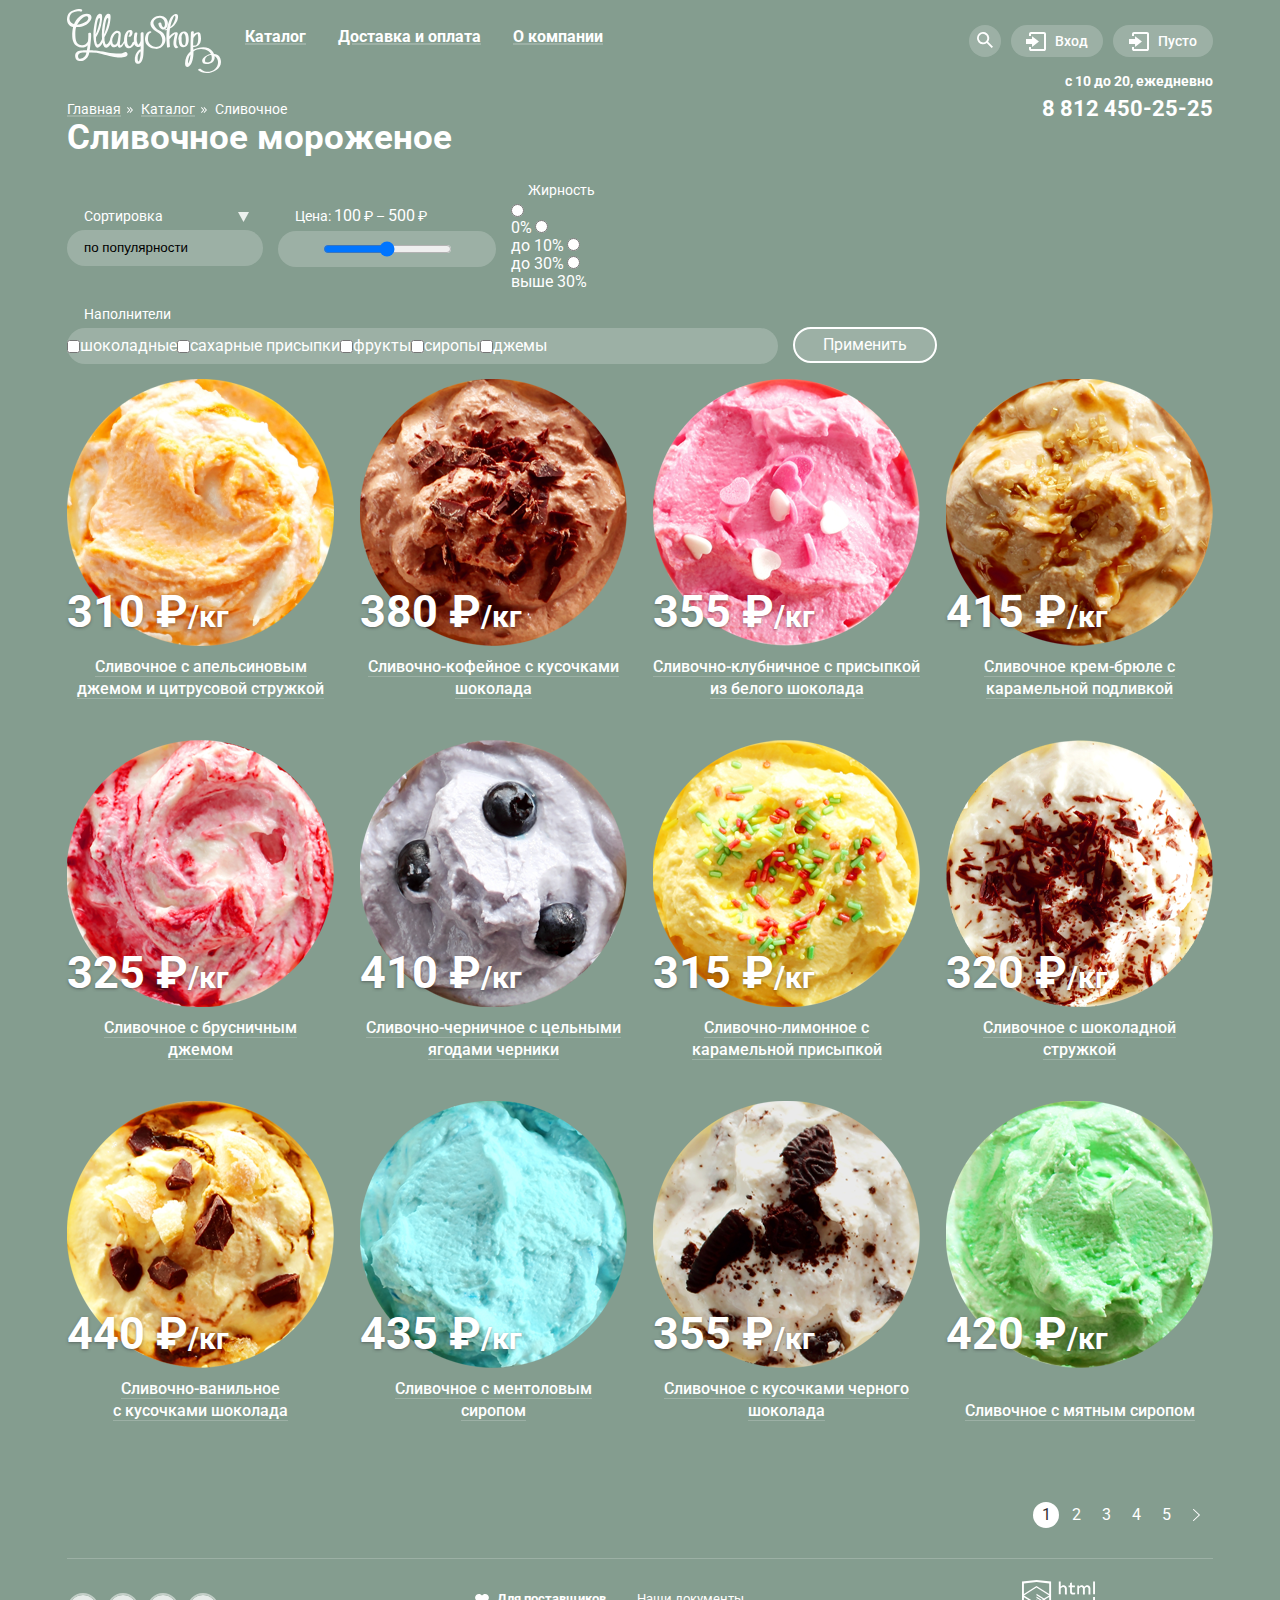
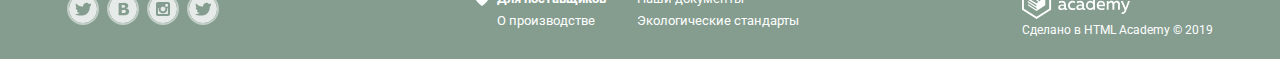
==== commit cc8d3679: "Переделал раздел FATNESS" ====
--- a/index2.html
+++ b/index2.html
@@ -128,7 +128,7 @@
                 <a class="path__link" href="">Каталог</a>
                 <span>Сливочное</span>
             </section>
-            <h1 class="title">Сливочное мороженое</h1>
+            <h1 class="title">Сливочное мороженое</h1>            
             <section class="filter">
                 <form class="filter__form" action="#" method="get">
                     <div class="filter__sort filter-move">
@@ -148,16 +148,28 @@
                         </div>
                     </div>
                     <div class="filter__fatness filter-move">
-                        <label class="filter__name">Жирность</label>
-                        <div class="filter__fatness-input">
-                            <input checked type="radio" name="fatness">
-                            <span>0%</span>
-                            <input type="radio" name="fatness">
-                            <span>до 10%</span>
-                            <input type="radio" name="fatness">
-                            <span>до 30%</span>
-                            <input type="radio" name="fatness">
-                            <span>выше 30%</span>
+                        <label class="filter__name">Жирность</label> 
+                        <div class="filter__fatness-inputs">
+                            <label for="zero">
+                                <input type="radio" id="zero" name="fatness">
+                                <div class="check"></div>
+                                <span>0%</span>
+                            </label>
+                            <label for="ten">                                
+                                <input type="radio" id="ten" name="fatness">
+                                <div class="check"></div>
+                                <span>до 10%</span>
+                            </label>
+                            <label for="thirty">                                
+                                <input type="radio" id="thirty" name="fatness">
+                                <div class="check"></div>
+                                <span>до 30%</span>
+                            </label>
+                            <label for="upthirty">                                
+                                <input type="radio" id="upthirty" name="fatness">
+                                <div class="check"></div>
+                                <span>выше 30%</span>
+                            </label>
                         </div>
                     </div>
                     <div class="filter__fillers filter-move">
--- a/scss/style2.css
+++ b/scss/style2.css
@@ -132,7 +132,7 @@
 
 .container {
   width: 1200px;
-  margin: 0 auto 40px;
+  margin: 0 auto;
 }
 
 main {
@@ -142,6 +142,7 @@
 
 .nav {
   padding: 9px 27px 0;
+  margin: 0 auto 280px;
   /*_________________Скрытые формы_________________ */
   /* Search */
   /* _______________________________*/
@@ -236,7 +237,7 @@
   background: #F8F7F4;
   box-shadow: 0px 20px 20px rgba(0, 0, 0, 0.4);
   border-radius: 4px;
-  z-index: 2;
+  z-index: 3;
   padding: 23px;
 }
 .nav .input {
@@ -387,16 +388,14 @@
   font-weight: bold;
   font-size: 14px;
   line-height: 16px;
-  /* identical to box height, or 114% */
-  color: #FFFFFF;
+  color: #FFFFFF;
+  margin-bottom: 8px;
 }
 .nav__contacts .item-tel {
   font-weight: bold;
   font-size: 22px;
   line-height: 24px;
-  /* identical to box height, or 109% */
-  color: #FFFFFF;
-  margin-top: 8px;
+  color: #FFFFFF;
 }
 .nav__feedback {
   display: flex;
@@ -432,6 +431,7 @@
 .menu {
   position: relative;
   display: flex;
+  z-index: 1;
 }
 .menu__catalog:hover .link {
   color: #323232;
@@ -450,8 +450,7 @@
   color: #FFFFFF;
   text-decoration: underline 1.5px solid rgba(255, 255, 255, 0.2);
   padding: 6px 13px;
-  margin-right: 6px;
-  margin-bottom: 6px;
+  margin: 0 6px 8px 0;
 }
 .menu .link:hover {
   color: #323232;
@@ -477,7 +476,6 @@
   line-height: 16px;
   color: #323232;
   margin-top: 4.5px;
-  /* padding-top: 16px;*/
   padding-left: 20px;
 }
 .menu .link__submenu:first-child {
@@ -510,18 +508,23 @@
   padding: 0 27px;
 }
 
+.path {
+  display: flex;
+  align-items: center;
+  margin-top: -300px;
+}
 .path__link {
   position: relative;
   line-height: 16px;
   color: #FFFFFF;
   text-decoration: underline 1.5px solid rgba(255, 255, 255, 0.2);
+  margin-right: 20px;
 }
 .path__link::after {
-  display: inline-block;
-  position: absolute;
-  top: 0;
-  left: 0;
-  content: url(../image/main/catalog/quote.svg);
+  position: absolute;
+  top: -1px;
+  left: 60px;
+  content: url(../image/catalog/quote.svg);
 }
 .path span {
   line-height: 16px;
@@ -533,6 +536,7 @@
   font-size: 35px;
   line-height: 41px;
   color: #FFFFFF;
+  margin-bottom: 24px;
 }
 
 .filter {
@@ -569,7 +573,7 @@
   display: block;
   line-height: 16px;
   color: #FFFFFF;
-  margin-left: 17px;
+  margin: 0 0 6px 17px;
 }
 .filter__price-slider {
   display: flex;
@@ -609,17 +613,18 @@
   border: 2px solid #fff;
   border-radius: 20px;
   cursor: pointer;
+  margin-top: 5px;
 }
 
 .filter-move {
-  margin-right: 15px;
+  margin: 0 15px 15px 0;
 }
 
 .page-slider {
   display: flex;
   justify-content: flex-end;
   align-items: center;
-  min-height: 114px;
+  margin-bottom: 52px;
   padding: 0 27px;
 }
 .page-slider__item {
@@ -650,7 +655,6 @@
 
 .goods {
   padding: 0 27px;
-  margin-bottom: 0;
   /* Подложка */
   /* Подложка Конец */
 }
@@ -660,6 +664,7 @@
   display: flex;
   justify-content: space-between;
   flex-wrap: wrap;
+  margin-bottom: 40px;
 }
 .goods__item {
   position: relative;
@@ -668,7 +673,6 @@
   justify-content: space-between;
   align-items: center;
   width: 267px;
-  margin-bottom: 40px;
 }
 .goods__item:hover::after {
   content: "";
@@ -698,6 +702,7 @@
 .goods__ice {
   position: relative;
   z-index: 1;
+  margin-bottom: 10px;
 }
 .goods__hit {
   display: flex;
@@ -734,23 +739,27 @@
   /* or 137% */
   text-align: center;
   color: #FFFFFF;
-  margin-top: 10px;
   z-index: 1;
 }
 .goods__name span {
   border-bottom: 1px solid rgba(255, 255, 255, 0.2);
 }
-.goods .line-1 {
+.goods .visible-1 {
   z-index: 2;
 }
-.goods .line-2 {
+.goods .visible-2 {
   z-index: 1;
 }
-.goods .line-3 {
+.goods .visible-3 {
   z-index: 0;
 }
 
+.goods-catalog-move {
+  margin-bottom: 80px;
+}
+
 .footer {
+  position: relative;
   padding: 0 27px;
   margin-bottom: 20px;
 }
@@ -758,6 +767,15 @@
   display: flex;
   justify-content: space-between;
   align-items: center;
+}
+.footer__inner::before {
+  content: "";
+  display: block;
+  width: 1146px;
+  height: 1px;
+  position: absolute;
+  top: -22px;
+  background-color: rgba(255, 255, 255, 0.2);
 }
 .footer__social {
   display: flex;
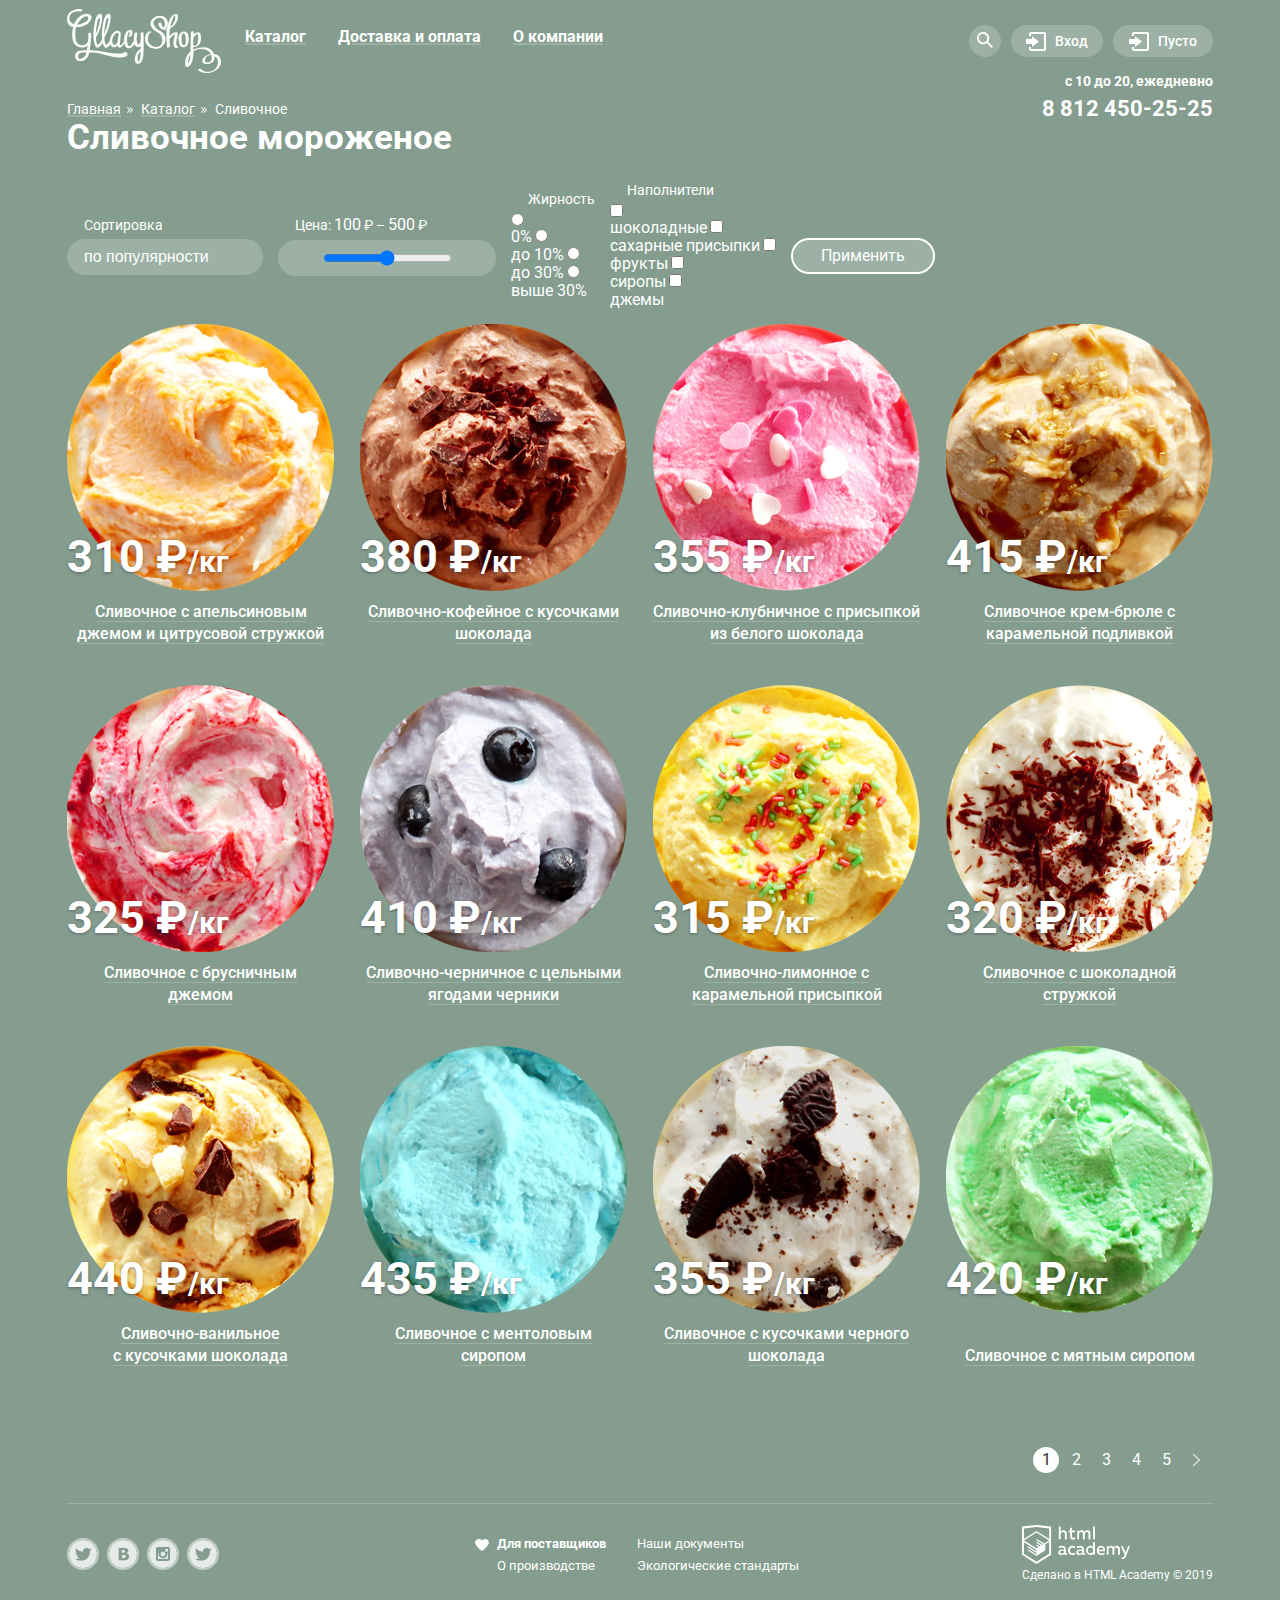
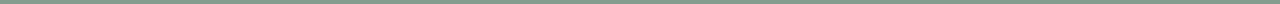
==== commit 57d8d3e3: "Продолжил верстать блок "fillers", изменил название классов у "fillers" и "fatness", тем самым объед" ====
--- a/index2.html
+++ b/index2.html
@@ -139,7 +139,7 @@
                             <option value="inexpensive">сначала недорогие</option>
                             <option value="fat">по жирности</option>
                         </select>
-                        <svg width="11" height="10" viewBox="0 0 11 10" fill="none" xmlns="http://www.w3.org/2000/svg"><path d="M5.5 10L0 0H11" fill="#ECF1EE"></path></svg>
+                        <svg width="11" height="10" viewBox="0 0 11 10" fill="none" xmlns="http://www.w3.org/2000/svg"><path d="M5.5 10L0 0H11"></path></svg>
                     </div>
                     <div class="filter__price filter-move">
                         <label for="" class="filter__name">Цена: <span>100</span> ₽ – <span>500</span> ₽</label>
@@ -147,39 +147,65 @@
                             <input type="range">
                         </div>
                     </div>
-                    <div class="filter__fatness filter-move">
+                    <div class="filter__features filter-move">
                         <label class="filter__name">Жирность</label> 
-                        <div class="filter__fatness-inputs">
+                        <div class="filter__features-inputs fatness-size">
                             <label for="zero">
                                 <input type="radio" id="zero" name="fatness">
-                                <div class="check"></div>
+                                <div class="fatness-check"></div>
                                 <span>0%</span>
                             </label>
                             <label for="ten">                                
                                 <input type="radio" id="ten" name="fatness">
-                                <div class="check"></div>
+                                <div class="fatness-check"></div>
                                 <span>до 10%</span>
                             </label>
                             <label for="thirty">                                
                                 <input type="radio" id="thirty" name="fatness">
-                                <div class="check"></div>
+                                <div class="fatness-check"></div>
                                 <span>до 30%</span>
                             </label>
                             <label for="upthirty">                                
                                 <input type="radio" id="upthirty" name="fatness">
-                                <div class="check"></div>
+                                <div class="fatness-check"></div>
                                 <span>выше 30%</span>
                             </label>
                         </div>
                     </div>
-                    <div class="filter__fillers filter-move">
+                    <div class="filter__features filter-move">
                         <label for="" class="filter__name">Наполнители</label>
-                        <div class="filter__fillers-input">
-                            <input type="checkbox" name="chocolate" value="yes"><span>шоколадные</span>
-                            <input type="checkbox" name="sugar powders" value="yes"><span>сахарные присыпки</span>
-                            <input type="checkbox" name="fruits" value="yes"><span>фрукты</span>
-                            <input type="checkbox" name="sirops" value="yes"><span>сиропы</span>
-                            <input type="checkbox" name="jams" value="yes"><span>джемы</span>
+                        <div class="filter__features-inputs fillers-size">
+
+                            <label for="chocolate">
+                                <input type="checkbox" id="chocolate" name="chocolate" value="yes">
+                                <div class="fillers-check"></div>
+                                <span>шоколадные</span>
+                            </label>
+
+                             <label for="sugar-powders">
+                                <input type="checkbox" id="sugar-powders" name="sugar-powders" value="yes">
+                                <div class="fillers-check"></div>
+                                <span>сахарные присыпки</span>
+                            </label>
+
+                             <label for="fruits">
+                                <input type="checkbox" id="fruits" name="fruits" value="yes">
+                                <div class="fillers-check"></div>
+                                <span>фрукты</span>
+                            </label>
+
+                             <label for="sirops">
+                                <input type="checkbox" id="sirops" name="sirops" value="yes">
+                                <div class="fillers-check"></div>
+                                <span>сиропы</span>
+                            </label>
+
+                             <label for="jams">
+                                <input type="checkbox" id="jams" name="jams" value="yes">
+                                <div class="fillers-check"></div>
+                                <span>джемы</span>
+                            </label>
+
                         </div>
                     </div>
                     <button type="submit" class="filter__button">Применить</button>
--- a/scss/style2.css
+++ b/scss/style2.css
@@ -553,27 +553,31 @@
   flex-wrap: wrap;
   align-items: center;
 }
+.filter__name {
+  display: block;
+  line-height: 16px;
+  color: #FFFFFF;
+  margin: 0 0 6px 17px;
+}
 .filter__sort svg {
   position: absolute;
-  top: 30px;
-  left: 171px;
+  top: 37px;
+  left: 170px;
+  cursor: pointer;
 }
 .filter__select {
   width: 196px;
   height: 36px;
+  font-size: 16px;
+  color: #fff;
   background: rgba(255, 255, 255, 0.2);
   border-radius: 20px;
-  padding: 10px 17px;
+  padding-left: 17px;
   appearance: none;
+  cursor: pointer;
 }
 .filter__select option {
-  text-color: #fff;
-}
-.filter__name {
-  display: block;
-  line-height: 16px;
-  color: #FFFFFF;
-  margin: 0 0 6px 17px;
+  color: #000;
 }
 .filter__price-slider {
   display: flex;
@@ -583,17 +587,54 @@
   background: rgba(255, 255, 255, 0.2);
   border-radius: 20px;
 }
-.filter__fatness-input {
-  display: flex;
+.filter__fatness-inputs {
+  display: flex;
+  justify-content: space-evenly;
   align-items: center;
   width: 425px;
   height: 36px;
   background: rgba(255, 255, 255, 0.2);
   border-radius: 20px;
-  padding: 0 14px;
-}
-.filter__fatness-input input, .filter__fatness-input span {
-  margin-right: 10px;
+}
+.filter__fatness-inputs label {
+  display: flex;
+  position: relative;
+  cursor: pointer;
+  user-select: none;
+}
+.filter__fatness-inputs input {
+  position: absolute;
+  cursor: pointer;
+  width: 0;
+  height: 0;
+  z-index: -1;
+  opacity: 0;
+}
+.filter__fatness-inputs .check {
+  width: 22px;
+  height: 22px;
+  flex: 0 0 auto;
+  border: 3.5px solid #fff;
+  border-radius: 50%;
+  margin-right: 11px;
+}
+.filter__fatness-inputs .check:after {
+  display: none;
+  content: "";
+  position: absolute;
+  top: 7px;
+  left: 7px;
+  width: 8px;
+  height: 8px;
+  border-radius: 50%;
+  background: #fff;
+}
+.filter__fatness-inputs span {
+  display: inline-flex;
+  align-items: center;
+}
+.filter__fatness-inputs input:checked + .check:after {
+  display: block;
 }
 .filter__fillers-input {
   display: flex;
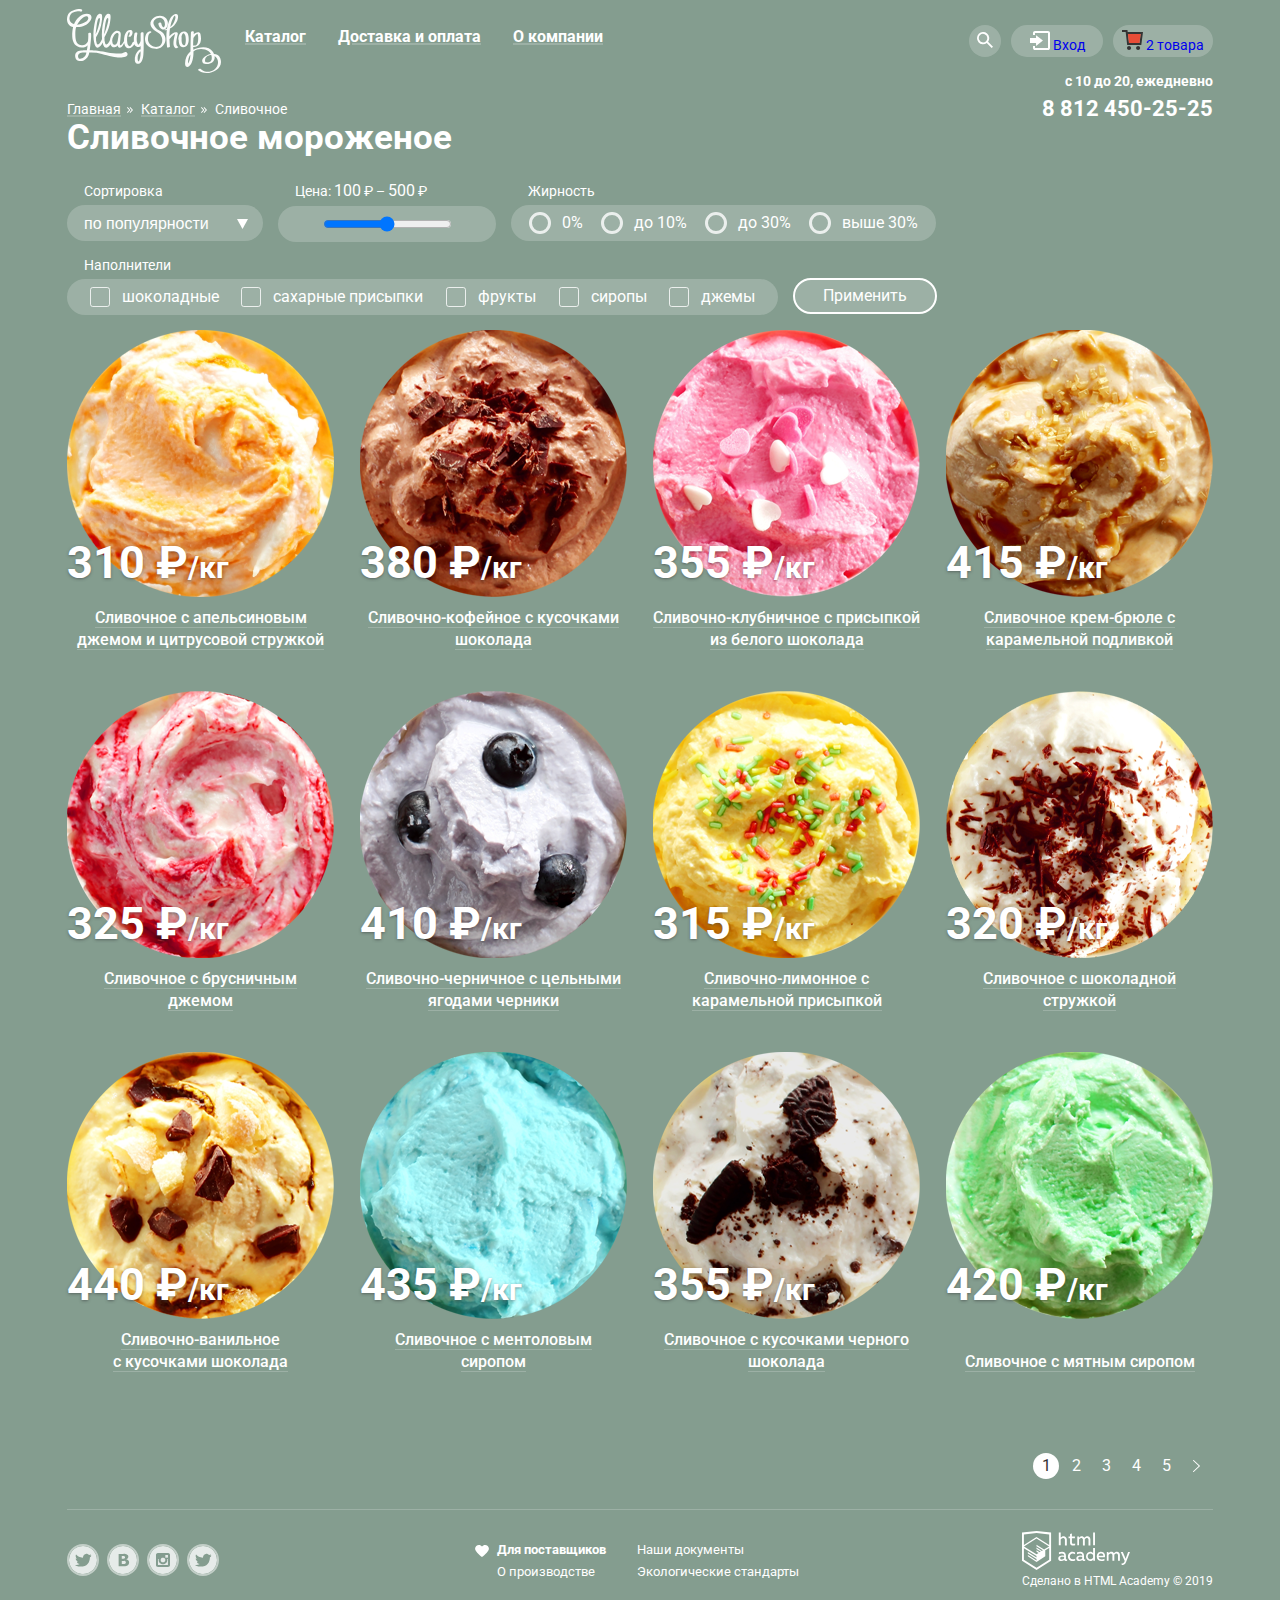
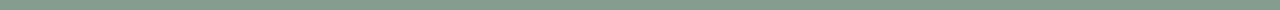
==== commit 4e63d037: "Прописал переход между страницами Разделил классами "menu" на основной странице и странице каталога " ====
--- a/index2.html
+++ b/index2.html
@@ -12,22 +12,22 @@
             <nav class="nav">
                 <div class="nav__flex">
                     <div class="nav__flex-1"> 
-                        <a class="nav__logo" href="ya.ru">
+                        <a class="nav__logo" href="index.html">
                             <img src="image/main/header/logo.svg" alt="логотип glacyshop" width="154" height="64">
                         </a>
                         <div class="menu">
                             <div class="menu__catalog">
-                                <a href="" class="link">Каталог</a>
+                                <a href="#" class="link link-catalog">Каталог</a>
                                 <div class="menu__submenu">
-                                    <a href="" class="link__submenu">Новинки</a>
-                                    <a href="" class="link__submenu">Сливочное</a>
-                                    <a href="" class="link__submenu">Щербеты</a>
-                                    <a href="" class="link__submenu">Фруктовый лед</a>
-                                    <a href="" class="link__submenu">Мелорин</a>
+                                    <a href="#" class="link__submenu">Новинки</a>
+                                    <a href="#" class="link__submenu link__submenu-active">Сливочное</a>
+                                    <a href="#" class="link__submenu">Щербеты</a>
+                                    <a href="#" class="link__submenu">Фруктовый лед</a>
+                                    <a href="#" class="link__submenu">Мелорин</a>
                                 </div>
                             </div>
-                            <a href="" class="link">Доставка и оплата</a>
-                            <a href="" class="link">О компании</a>
+                            <a href="#" class="link">Доставка и оплата</a>
+                            <a href="#" class="link">О компании</a>
                         </div>
                     </div>
                     <div class="nav__flex-2">
@@ -46,7 +46,7 @@
 
 
                             <div class="nav__entry item js-nav-item">
-                                <a class="nav__main-link" href="">
+                                <a class="nav__link" href="#">
                                     <svg width='20' height='19' viewBox='0 0 20 19' fill='none' xmlns='http://www.w3.org/2000/svg'> 
                                         <path class="nav__svg" d='M6.04 14.88L12.96 9.5L6.04 4.13V7.04H0V11.96H6.04V14.88Z' fill='white'/><path class="nav__svg" d='M18 0H5C4.46957 0 3.96086 0.210714 3.58579 0.585786C3.21071 0.960859 3 1.46957 3 2V4H5V2H18V17H5V15H3V17C3 17.5304 3.21071 18.0391 3.58579 18.4142C3.96086 18.7893 4.46957 19 5 19H18C18.5304 19 19.0391 18.7893 19.4142 18.4142C19.7893 18.0391 20 17.5304 20 17V2C20 1.46957 19.7893 0.960859 19.4142 0.585786C19.0391 0.210714 18.5304 0 18 0Z' fill='white'/>
                                     </svg>
@@ -58,20 +58,22 @@
                                     <div class="nav__entry-flex">
                                         <button class="nav__entry-button button" type="submit">Войти</button>
                                         <div class="nav__entry-links">
-                                            <a class="nav__entry-link" href="">Забыли пароль?</a>
-                                            <span class="nav__entry-link js-nav_entry-link" href="">Новая регистрация</span>
+                                            <a class="nav__entry-link" href="#">Забыли пароль?</a>
+                                            <span class="nav__entry-link js-nav_entry-link" href="#">Новая регистрация</span>
                                         </div>
                                     </div>  
                                 </form>
                             </div>
                            
-                            <div class="nav__basket item js-nav-item">
-                                <a class="nav__main-link" href="">
-                                    <svg width='20' height='19' viewBox='0 0 20 19' fill='none' xmlns='http://www.w3.org/2000/svg'>
-                                        <path class="nav__svg" d='M6.04 14.88L12.96 9.5L6.04 4.13V7.04H0V11.96H6.04V14.88Z' fill='white' />
-                                        <path class="nav__svg" d='M18 0H5C4.46957 0 3.96086 0.210714 3.58579 0.585786C3.21071 0.960859 3 1.46957 3 2V4H5V2H18V17H5V15H3V17C3 17.5304 3.21071 18.0391 3.58579 18.4142C3.96086 18.7893 4.46957 19 5 19H18C18.5304 19 19.0391 18.7893 19.4142 18.4142C19.7893 18.0391 20 17.5304 20 17V2C20 1.46957 19.7893 0.960859 19.4142 0.585786C19.0391 0.210714 18.5304 0 18 0Z' fill='white' />
+                            <div class="nav__basket nav__basket-catalog item item-catalog js-nav-item">
+                                <a class="nav__link" href="#">
+                                    <svg width="21" height="20" viewBox="0 0 21 20" fill="none" xmlns="http://www.w3.org/2000/svg">
+                                        <path d="M7.03359 20C8.14664 20 9.04894 19.1046 9.04894 18C9.04894 16.8954 8.14664 16 7.03359 16C5.92054 16 5.01823 16.8954 5.01823 18C5.01823 19.1046 5.92054 20 7.03359 20Z" fill="#343434"/>
+                                        <path d="M16.1027 20C17.2157 20 18.118 19.1046 18.118 18C18.118 16.8954 17.2157 16 16.1027 16C14.9896 16 14.0873 16.8954 14.0873 18C14.0873 19.1046 14.9896 20 16.1027 20Z" fill="#343434"/>
+                                        <path d="M5.70345 2L5.46161 0H0V2H3.66795L5.17946 15H19.2869L21 2H5.70345ZM17.5034 13H6.97313L5.96545 4H18.6924L17.5034 13Z" fill="#343434"/>
+                                        <path d="M5.93506 4.03003L6.97297 13H17.5032L18.6923 4.03003H5.93506Z" fill="#E84D37"/>
                                     </svg>
-                                    <span>Пусто</span>
+                                    <span>2 товара</span>
                                 </a>
                                 <div class="nav__basket-container js-nav-dropdown">
                                     <form class="nav__basket-form" action="#" method="get">
@@ -124,15 +126,15 @@
     <main class="container">
         <section class="catalog">
             <section class="path">
-                <a class="path__link" href="">Главная</a>
-                <a class="path__link" href="">Каталог</a>
+                <a class="path__link" href="#">Главная</a>
+                <a class="path__link" href="#">Каталог</a>
                 <span>Сливочное</span>
             </section>
             <h1 class="title">Сливочное мороженое</h1>            
             <section class="filter">
                 <form class="filter__form" action="#" method="get">
                     <div class="filter__sort filter-move">
-                        <label for="sort" class="filter__name">Сортировка</label>
+                        <label class="filter__name" for="sort" >Сортировка</label>
                         <select class="filter__select" name="sort" id="sort">
                             <option value="popular" selected>по популярности</option>
                             <option value="expensive">сначала дорогие</option>
@@ -219,7 +221,7 @@
                         <img src="image/main/main/goods/ice_1.png" alt="ice-cream">
                         <p class="goods__cost">310 ₽<span>/кг</span></p>
                     </div>
-                    <a href="" class="goods__name"><span>Сливочное с апельсиновым джемом и цитрусовой стружкой</span></a>
+                    <a href="#" class="goods__name"><span>Сливочное с апельсиновым джемом и цитрусовой стружкой</span></a>
                     <a href class="goods__button button">Быстрый просмотр</a>
                 </div>
                 <div class="goods__item">
@@ -227,7 +229,7 @@
                         <img src="image/main/main/goods/ice_2.png" alt="ice-cream">
                         <p class="goods__cost">380 ₽<span>/кг</span></p>
                     </div>
-                    <a href="" class="goods__name"><span>Сливочно-кофейное с кусочками шоколада</span></a>
+                    <a href="#" class="goods__name"><span>Сливочно-кофейное с кусочками шоколада</span></a>
                     <a href class="goods__button button">Быстрый просмотр</a>
                 </div>
                 <div class="goods__item">
@@ -235,7 +237,7 @@
                         <img src="image/main/main/goods/ice_3.png" alt="ice-cream">
                         <p class="goods__cost">355 ₽<span>/кг</span></p>
                     </div>
-                    <a href="" class="goods__name"><span>Сливочно-клубничное с присыпкой из белого шоколада</span></a>
+                    <a href="#" class="goods__name"><span>Сливочно-клубничное с присыпкой из белого шоколада</span></a>
                     <a href class="goods__button button">Быстрый просмотр</a>
                 </div>
                 <div class="goods__item">
@@ -243,7 +245,7 @@
                         <img src="image/main/main/goods/ice_4.png" alt="ice-cream">
                         <p class="goods__cost">415 ₽<span>/кг</span></p>
                     </div>
-                    <a href="" class="goods__name"><span>Сливочное крем-брюле с карамельной подливкой</span></a>
+                    <a href="#" class="goods__name"><span>Сливочное крем-брюле с карамельной подливкой</span></a>
                     <a href class="goods__button button">Быстрый просмотр</a>
                 </div>
             </div>
@@ -253,7 +255,7 @@
                         <img src="image/main/main/goods/ice_5.png" alt="ice-cream">
                         <p class="goods__cost">325 ₽<span>/кг</span></p>
                     </div>
-                    <a href="" class="goods__name"><span>Сливочное с брусничным<br>джемом</span></a>
+                    <a href="#" class="goods__name"><span>Сливочное с брусничным<br>джемом</span></a>
                     <a href class="goods__button button">Быстрый просмотр</a>
                 </div>
                 <div class="goods__item">
@@ -261,7 +263,7 @@
                         <img src="image/main/main/goods/ice_6.png" alt="ice-cream">
                         <p class="goods__cost">410 ₽<span>/кг</span></p>
                     </div>
-                    <a href="" class="goods__name"><span>Сливочно-черничное с цельными ягодами черники</span></a>
+                    <a href="#" class="goods__name"><span>Сливочно-черничное с цельными ягодами черники</span></a>
                     <a href class="goods__button button">Быстрый просмотр</a>
                 </div>
                 <div class="goods__item">
@@ -269,7 +271,7 @@
                         <img src="image/main/main/goods/ice_7.png" alt="ice-cream">
                         <p class="goods__cost">315 ₽<span>/кг</span></p>
                     </div>
-                    <a href="" class="goods__name"><span>Сливочно-лимонное с карамельной присыпкой</span></a>
+                    <a href="#" class="goods__name"><span>Сливочно-лимонное с карамельной присыпкой</span></a>
                     <a href class="goods__button button">Быстрый просмотр</a>
                 </div>
                 <div class="goods__item">
@@ -277,7 +279,7 @@
                         <img src="image/main/main/goods/ice_8.png" alt="ice-cream">
                         <p class="goods__cost">320 ₽<span>/кг</span></p>
                     </div>
-                    <a href="" class="goods__name"><span>Сливочное с шоколадной стружкой</span></a>
+                    <a href="#" class="goods__name"><span>Сливочное с шоколадной стружкой</span></a>
                     <a href class="goods__button button">Быстрый просмотр</a>
                 </div>
             </div>                
@@ -287,7 +289,7 @@
                         <img src="image/main/main/goods/ice_9.png" alt="ice-cream">
                         <p class="goods__cost">440 ₽<span>/кг</span></p>
                     </div>
-                    <a href="" class="goods__name"><span>Сливочно-ванильное<br>с кусочками шоколада</span></a>
+                    <a href="#" class="goods__name"><span>Сливочно-ванильное<br>с кусочками шоколада</span></a>
                     <a href class="goods__button button">Быстрый просмотр</a>
                 </div>
                 <div class="goods__item">
@@ -295,7 +297,7 @@
                         <img src="image/main/main/goods/ice_10.png" alt="ice-cream">
                         <p class="goods__cost">435 ₽<span>/кг</span></p>
                     </div>
-                    <a href="" class="goods__name"><span>Сливочноe с ментоловым<br>сиропом</span></a>
+                    <a href="#" class="goods__name"><span>Сливочноe с ментоловым<br>сиропом</span></a>
                     <a href class="goods__button button">Быстрый просмотр</a>
                 </div>
                 <div class="goods__item">
@@ -303,7 +305,7 @@
                         <img src="image/main/main/goods/ice_11.png" alt="ice-cream">
                         <p class="goods__cost">355 ₽<span>/кг</span></p>
                     </div>
-                    <a href="" class="goods__name"><span>Сливочное с кусочками черного шоколада</span></a>
+                    <a href="#" class="goods__name"><span>Сливочное с кусочками черного шоколада</span></a>
                     <a href class="goods__button button">Быстрый просмотр</a>
                 </div>
                 <div class="goods__item">
@@ -311,18 +313,18 @@
                         <img src="image/main/main/goods/ice_12.png" alt="ice-cream">
                         <p class="goods__cost">420 ₽<span>/кг</span></p>
                     </div>
-                    <a href="" class="goods__name"><span>Сливочное с мятным сиропом</span></a>
+                    <a href="#" class="goods__name"><span>Сливочное с мятным сиропом</span></a>
                     <a href class="goods__button button">Быстрый просмотр</a>
                 </div>
             </div>
         </section>
         <div class="page-slider">
-            <a href="" class="page-slider__item">1</a>
-            <a href="" class="page-slider__item">2</a>
-            <a href="" class="page-slider__item">3</a>
-            <a href="" class="page-slider__item">4</a>
-            <a href="" class="page-slider__item">5</a>
-            <a href="" class="page-slider__item">
+            <a href="#" class="page-slider__item">1</a>
+            <a href="#" class="page-slider__item">2</a>
+            <a href="#" class="page-slider__item">3</a>
+            <a href="#" class="page-slider__item">4</a>
+            <a href="#" class="page-slider__item">5</a>
+            <a href="#" class="page-slider__item">
                 <img src="image/catalog/icon-right.svg" alt="Переход на следующую страницу">
             </a>
         </div>
@@ -350,13 +352,13 @@
                 </a>
                 </div>
                 <div class="footer__links">
-                    <a class="footer__link" href="">Для поставщиков</a>
-                    <a class="footer__link" href="">Наши документы</a>
-                    <a class="footer__link" href="">О производстве</a>
-                    <a class="footer__link" href="">Экологические стандарты</a>
+                    <a class="footer__link" href="#">Для поставщиков</a>
+                    <a class="footer__link" href="#">Наши документы</a>
+                    <a class="footer__link" href="#">О производстве</a>
+                    <a class="footer__link" href="#">Экологические стандарты</a>
                 </div>
                 <div class="footer__copyright">
-                    <a class="footer__logo" href=""><object type="image/svg+xml" data="image/main/footer/academy.svg"></object></a>
+                    <a class="footer__logo" href="#"><object type="image/svg+xml" data="image/main/footer/academy.svg"></object></a>
                     <p class="footer__author">Сделано в HTML Academy &copy; 2019</p>
                 </div>
             </div>
--- a/scss/style2.css
+++ b/scss/style2.css
@@ -564,6 +564,7 @@
   top: 37px;
   left: 170px;
   cursor: pointer;
+  fill: #fff;
 }
 .filter__select {
   width: 196px;
@@ -579,6 +580,12 @@
 .filter__select option {
   color: #000;
 }
+.filter__select:hover {
+  color: #323232;
+}
+.filter__select:hover + svg {
+  fill: #323232;
+}
 .filter__price-slider {
   display: flex;
   justify-content: center;
@@ -587,22 +594,31 @@
   background: rgba(255, 255, 255, 0.2);
   border-radius: 20px;
 }
-.filter__fatness-inputs {
-  display: flex;
-  justify-content: space-evenly;
-  align-items: center;
+.filter .fatness-size {
   width: 425px;
   height: 36px;
+}
+.filter .fillers-size {
+  width: 711px;
+  height: 36px;
+}
+.filter__features-inputs {
+  display: flex;
+  justify-content: space-evenly;
+  align-items: center;
   background: rgba(255, 255, 255, 0.2);
   border-radius: 20px;
-}
-.filter__fatness-inputs label {
+  /* input:hover+.fillers-check:after {
+  	background: #fff;
+  } */
+}
+.filter__features-inputs label {
   display: flex;
   position: relative;
   cursor: pointer;
   user-select: none;
 }
-.filter__fatness-inputs input {
+.filter__features-inputs input {
   position: absolute;
   cursor: pointer;
   width: 0;
@@ -610,15 +626,15 @@
   z-index: -1;
   opacity: 0;
 }
-.filter__fatness-inputs .check {
+.filter__features-inputs .fatness-check {
   width: 22px;
   height: 22px;
   flex: 0 0 auto;
-  border: 3.5px solid #fff;
+  border: 3.5px solid rgba(255, 255, 255, 0.8);
   border-radius: 50%;
   margin-right: 11px;
 }
-.filter__fatness-inputs .check:after {
+.filter__features-inputs .fatness-check:after {
   display: none;
   content: "";
   position: absolute;
@@ -627,22 +643,44 @@
   width: 8px;
   height: 8px;
   border-radius: 50%;
+  background: rgba(255, 255, 255, 0.8);
+}
+.filter__features-inputs .fillers-check {
+  width: 20px;
+  height: 20px;
+  flex: 0 0 auto;
+  border: 1.8px solid rgba(255, 255, 255, 0.8);
+  border-radius: 14%;
+  margin-right: 12px;
+}
+.filter__features-inputs .fillers-check:after {
+  display: none;
+  content: url(../image/catalog/checkbox-on.svg);
+  position: absolute;
+  left: -0.5px;
+  top: 0px;
+}
+.filter__features-inputs input:checked + .fatness-check:after {
+  display: block;
+}
+.filter__features-inputs input:hover + .fatness-check {
+  border-color: #fff;
+}
+.filter__features-inputs input:hover + .fatness-check:after {
   background: #fff;
 }
-.filter__fatness-inputs span {
+.filter__features-inputs input:checked + .fillers-check {
+  border: none;
+}
+.filter__features-inputs input:checked + .fillers-check:after {
+  display: block;
+}
+.filter__features-inputs input:hover + .fillers-check {
+  border-color: #fff;
+}
+.filter__features-inputs span {
   display: inline-flex;
   align-items: center;
-}
-.filter__fatness-inputs input:checked + .check:after {
-  display: block;
-}
-.filter__fillers-input {
-  display: flex;
-  align-items: center;
-  width: 711px;
-  height: 36px;
-  background: rgba(255, 255, 255, 0.2);
-  border-radius: 20px;
 }
 .filter__button {
   width: 144px;
@@ -656,6 +694,14 @@
   cursor: pointer;
   margin-top: 5px;
 }
+.filter__button:hover {
+  color: #323232;
+  background: #fff;
+}
+.filter__button:active {
+  box-shadow: inset 0px 2px 1px #696969;
+  border: none;
+}
 
 .filter-move {
   margin: 0 15px 15px 0;
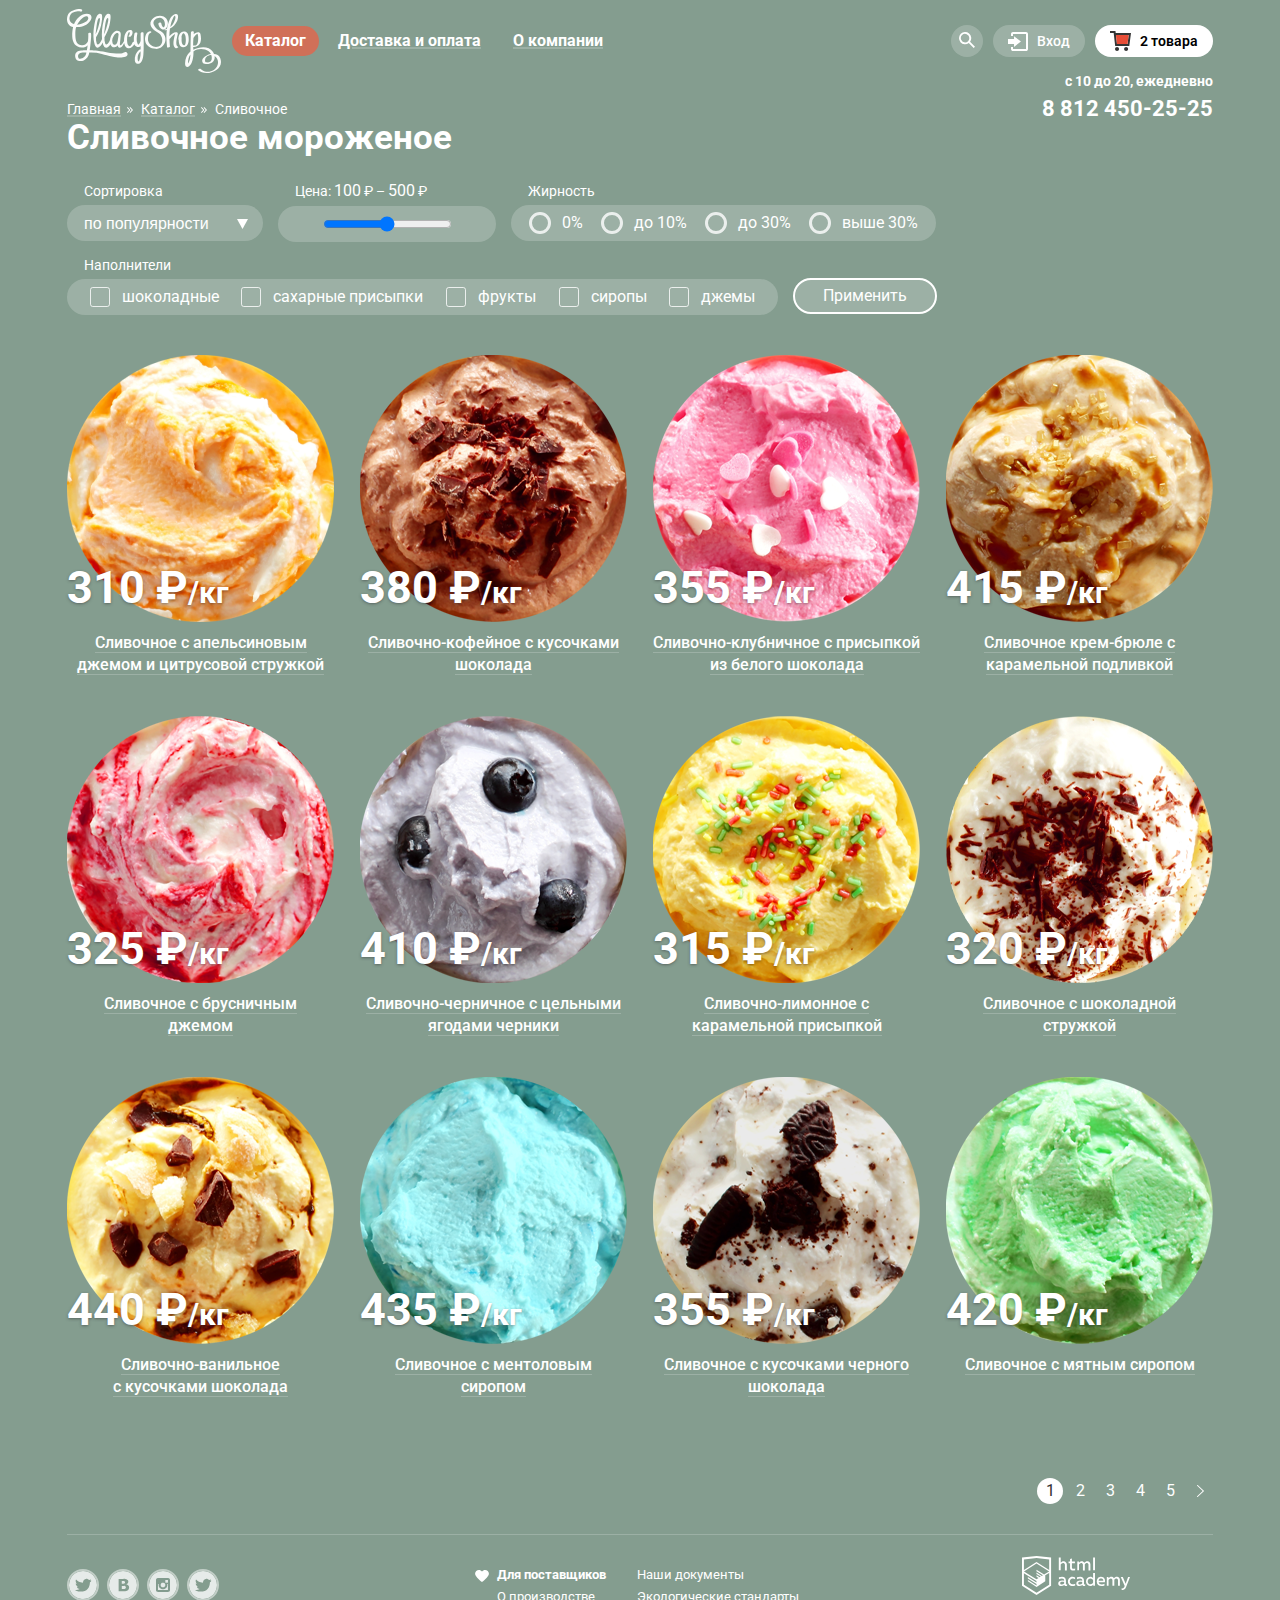
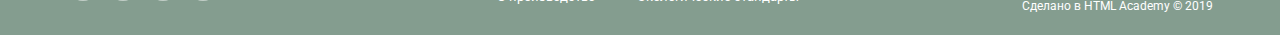
==== commit e0514f6f: "no message" ====
--- a/index2.html
+++ b/index2.html
@@ -10,112 +10,114 @@
 <body class="site__bg-catalog">
     <header class="container">
             <nav class="nav">
-                <div class="nav__flex">
-                    <div class="nav__flex-1"> 
+                <div class="nav__container">
+                    <div class="nav__work"> 
                         <a class="nav__logo" href="index.html">
-                            <img src="image/main/header/logo.svg" alt="логотип glacyshop" width="154" height="64">
+                            <img src="image/main/header/logo.svg" alt="Логотип Glacyshop" width="154" height="64">
                         </a>
                         <div class="menu">
                             <div class="menu__catalog">
-                                <a href="#" class="link link-catalog">Каталог</a>
+                                <a class="menu__link link-catalog js-nav-item" href="#">Каталог</a>
                                 <div class="menu__submenu">
-                                    <a href="#" class="link__submenu">Новинки</a>
-                                    <a href="#" class="link__submenu link__submenu-active">Сливочное</a>
-                                    <a href="#" class="link__submenu">Щербеты</a>
-                                    <a href="#" class="link__submenu">Фруктовый лед</a>
-                                    <a href="#" class="link__submenu">Мелорин</a>
+                                    <a class="link__submenu" href="#">Новинки</a>
+                                    <a class="link__submenu link__submenu-active" href="#">Сливочное</a>
+                                    <a class="link__submenu" href="#">Щербеты</a>
+                                    <a class="link__submenu" href="#">Фруктовый лед</a>
+                                    <a class="link__submenu" href="#">Мелорин</a>
                                 </div>
                             </div>
-                            <a href="#" class="link">Доставка и оплата</a>
-                            <a href="#" class="link">О компании</a>
-                        </div>
-                    </div>
-                    <div class="nav__flex-2">
-                        <div class="nav__entrance">
-
-                            <div class="nav__search item js-nav-item">
-                                <a href='#'>
-                                  <svg width='16' height='16' fill='none' xmlns='http://www.w3.org/2000/svg'>
-                                    <path class="nav__svg" d='M16 14.665l-4.921-4.932a6.144 6.144 0 00-.994-8.273 6.113 6.113 0 00-8.307.352 6.141 6.141 0 00-.293 8.328 6.11 6.11 0 008.262.937L14.659 16 16 14.665zm-9.918-4.288a4.245 4.245 0 01-3.928-2.63 4.269 4.269 0 01.922-4.643 4.248 4.248 0 014.632-.923 4.253 4.253 0 012.624 3.936 4.274 4.274 0 01-1.247 3.01 4.256 4.256 0 01-3.003 1.25z' fill='#fff'/>
-                                  </svg>
-                                </a>
-                                <form class="nav__search-form js-nav-dropdown" action="#" method="get">
-                                    <input class="nav__search-input input" type="text" name="post" placeholder="Крем-брюле">
-                                </form>
-                            </div>
-
-
-                            <div class="nav__entry item js-nav-item">
-                                <a class="nav__link" href="#">
-                                    <svg width='20' height='19' viewBox='0 0 20 19' fill='none' xmlns='http://www.w3.org/2000/svg'> 
-                                        <path class="nav__svg" d='M6.04 14.88L12.96 9.5L6.04 4.13V7.04H0V11.96H6.04V14.88Z' fill='white'/><path class="nav__svg" d='M18 0H5C4.46957 0 3.96086 0.210714 3.58579 0.585786C3.21071 0.960859 3 1.46957 3 2V4H5V2H18V17H5V15H3V17C3 17.5304 3.21071 18.0391 3.58579 18.4142C3.96086 18.7893 4.46957 19 5 19H18C18.5304 19 19.0391 18.7893 19.4142 18.4142C19.7893 18.0391 20 17.5304 20 17V2C20 1.46957 19.7893 0.960859 19.4142 0.585786C19.0391 0.210714 18.5304 0 18 0Z' fill='white'/>
-                                    </svg>
-                                    <span>Вход</span>
-                                </a>
-                                <form class="nav__entry-form js-nav-dropdown" action="#" method="get">
-                                    <input class="nav__entry-input input" type="text" name="post" placeholder="email@example.com">
-                                    <input class="nav__entry-input input" type="text" name="post" placeholder="......">
-                                    <div class="nav__entry-flex">
-                                        <button class="nav__entry-button button" type="submit">Войти</button>
-                                        <div class="nav__entry-links">
-                                            <a class="nav__entry-link" href="#">Забыли пароль?</a>
-                                            <span class="nav__entry-link js-nav_entry-link" href="#">Новая регистрация</span>
-                                        </div>
-                                    </div>  
-                                </form>
-                            </div>
-                           
-                            <div class="nav__basket nav__basket-catalog item item-catalog js-nav-item">
-                                <a class="nav__link" href="#">
-                                    <svg width="21" height="20" viewBox="0 0 21 20" fill="none" xmlns="http://www.w3.org/2000/svg">
-                                        <path d="M7.03359 20C8.14664 20 9.04894 19.1046 9.04894 18C9.04894 16.8954 8.14664 16 7.03359 16C5.92054 16 5.01823 16.8954 5.01823 18C5.01823 19.1046 5.92054 20 7.03359 20Z" fill="#343434"/>
-                                        <path d="M16.1027 20C17.2157 20 18.118 19.1046 18.118 18C18.118 16.8954 17.2157 16 16.1027 16C14.9896 16 14.0873 16.8954 14.0873 18C14.0873 19.1046 14.9896 20 16.1027 20Z" fill="#343434"/>
-                                        <path d="M5.70345 2L5.46161 0H0V2H3.66795L5.17946 15H19.2869L21 2H5.70345ZM17.5034 13H6.97313L5.96545 4H18.6924L17.5034 13Z" fill="#343434"/>
-                                        <path d="M5.93506 4.03003L6.97297 13H17.5032L18.6923 4.03003H5.93506Z" fill="#E84D37"/>
-                                    </svg>
-                                    <span>2 товара</span>
-                                </a>
-                                <div class="nav__basket-container js-nav-dropdown">
-                                    <form class="nav__basket-form" action="#" method="get">
-                                        <div class="nav__basket-item">
-                                            <object type="image/svg+xml" data="image/main/header/basket_form/X.svg"></object>
-                                            <img src="image/main/header/basket_form/orange.png" alt="апельсиновое мороженое" width="33" height="33">
-                                            <p>Пломбир с апельсиновым джемом</p>
-                                            <p> 1,5 кг х <span>200 руб.</span></p>
-                                            <p>300 руб.</p>
-                                        </div>
-                                        <div class="nav__basket-item">
-                                            <object type="image/svg+xml" data="image/main/header/basket_form/X.svg"></object>
-                                            <img src="image/main/header/basket_form/strawb.png" alt="клубничное мороженое" width="33" height="33">
-                                            <p><br>Клубничный пломбир с присыпкой<br>из белого шоколада</p>
-                                            <p> 1,5 кг х <span>300 руб.</span></p>
-                                            <p>450 руб.</p>
-                                        </div>
-                                        <div class="nav__basket-flex">
-                                            <div class="nav__basket-price">
-                                                <p>Итого:</p>
-                                                <p>&nbsp;750 руб.</p>
-                                            </div>
-                                            <button class="nav__basket-button button" type="submit">Оформить заказ</button>
-                                        </div>  
-                                    </form>
+                            <a class="menu__link js-nav-item" href="#">Доставка и оплата</a>
+                            <a class="menu__link js-nav-item" href="#">О компании</a>
+                        </div>
+                    </div>
+                    
+                    <div class="nav__entrance">
+
+                        <div class="nav__search item js-nav-item">
+                            <a href='#'>
+                              <svg width='16' height='16' fill='none' xmlns='http://www.w3.org/2000/svg'>
+                                <path class="nav__svg" d='M16 14.665l-4.921-4.932a6.144 6.144 0 00-.994-8.273 6.113 6.113 0 00-8.307.352 6.141 6.141 0 00-.293 8.328 6.11 6.11 0 008.262.937L14.659 16 16 14.665zm-9.918-4.288a4.245 4.245 0 01-3.928-2.63 4.269 4.269 0 01.922-4.643 4.248 4.248 0 014.632-.923 4.253 4.253 0 012.624 3.936 4.274 4.274 0 01-1.247 3.01 4.256 4.256 0 01-3.003 1.25z' fill='#fff'/>
+                              </svg>
+                            </a>
+                        </div>
+                        <form class="nav__search-form nav__search-form--move js-nav-dropdown" action="#" method="get">
+                            <input class="nav__search-input input" type="text" name="post" placeholder="Крем-брюле">
+                        </form>
+
+
+                        <div class="nav__entry item js-nav-item">
+                            <a class="nav__link" href="#">
+                                <svg width='20' height='19' viewBox='0 0 20 19' fill='none' xmlns='http://www.w3.org/2000/svg'> 
+                                    <path class="nav__svg" d='M6.04 14.88L12.96 9.5L6.04 4.13V7.04H0V11.96H6.04V14.88Z' fill='white'/><path class="nav__svg" d='M18 0H5C4.46957 0 3.96086 0.210714 3.58579 0.585786C3.21071 0.960859 3 1.46957 3 2V4H5V2H18V17H5V15H3V17C3 17.5304 3.21071 18.0391 3.58579 18.4142C3.96086 18.7893 4.46957 19 5 19H18C18.5304 19 19.0391 18.7893 19.4142 18.4142C19.7893 18.0391 20 17.5304 20 17V2C20 1.46957 19.7893 0.960859 19.4142 0.585786C19.0391 0.210714 18.5304 0 18 0Z' fill='white'/>
+                                </svg>
+                                <span>Вход</span>
+                            </a>
+                        </div>
+                       <form class="nav__entry-form nav__entry-form--move js-nav-dropdown" action="#" method="get">
+                            <input class="nav__entry-input input" type="text" name="post" placeholder="email@example.com">
+                            <input class="nav__entry-input input" type="text" name="post" placeholder="......">
+                            <div class="nav__entry-flex">
+                                <button class="nav__entry-button button" type="submit">Войти</button>
+                                <div class="nav__entry-links">
+                                    <a class="nav__entry-link" href="#">Забыли пароль?</a>
+                                    <span class="nav__entry-link js-nav_entry-link" href="#">Новая регистрация</span>
                                 </div>
-                            </div>
-
-                            <div class="nav__feedback-container">
-                                <form class="nav__feedback" action="#" method="get">
-                                    <h2 class="nav__feedback-heading">Мы обязательно вам ответим!</h2>
-                                    <input class="nav__feedback-input input" type="text" name="post" placeholder="Имя Фамилия">
-                                    <input class="nav__feedback-input input" type="text" name="post" placeholder="email@example.com">
-                                    <textarea class="nav__feedback-textarea input" type="text" name="post" placeholder="В свободной форме"></textarea>
-                                    <div class="nav__feedback-flex">
-                                        <button class="nav__feedback-button button" type="submit">Отправить</button>  
-                                    </div> 
-                                </form>
-                            </div>
-
-                        </div>
-                    </div>
+                            </div>  
+                        </form>
+
+
+                        <div class="nav__basket nav__basket-catalog item item-catalog js-nav-item">
+                            <a class="nav__link" href="#">
+                                <svg width="21" height="20" viewBox="0 0 21 20" fill="none" xmlns="http://www.w3.org/2000/svg">
+                                    <path d="M7.03359 20C8.14664 20 9.04894 19.1046 9.04894 18C9.04894 16.8954 8.14664 16 7.03359 16C5.92054 16 5.01823 16.8954 5.01823 18C5.01823 19.1046 5.92054 20 7.03359 20Z" fill="#343434"/>
+                                    <path d="M16.1027 20C17.2157 20 18.118 19.1046 18.118 18C18.118 16.8954 17.2157 16 16.1027 16C14.9896 16 14.0873 16.8954 14.0873 18C14.0873 19.1046 14.9896 20 16.1027 20Z" fill="#343434"/>
+                                    <path d="M5.70345 2L5.46161 0H0V2H3.66795L5.17946 15H19.2869L21 2H5.70345ZM17.5034 13H6.97313L5.96545 4H18.6924L17.5034 13Z" fill="#343434"/>
+                                    <path d="M5.93506 4.03003L6.97297 13H17.5032L18.6923 4.03003H5.93506Z" fill="#E84D37"/>
+                                </svg>
+                                <span>2 товара</span>
+                            </a>
+                        </div>
+                        <div class="nav__basket-container js-nav-dropdown">
+                            <form class="nav__basket-form" action="#" method="get">
+                                <div class="nav__basket-item">
+                                    <object type="image/svg+xml" data="image/main/header/basket_form/X.svg"></object>
+                                    <img src="image/main/header/basket_form/orange.png" alt="апельсиновое мороженое" width="33" height="33">
+                                    <p>Пломбир с апельсиновым джемом</p>
+                                    <p> 1,5 кг х <span>200 руб.</span></p>
+                                    <p>300 руб.</p>
+                                </div>
+                                <div class="nav__basket-item">
+                                    <object type="image/svg+xml" data="image/main/header/basket_form/X.svg"></object>
+                                    <img src="image/main/header/basket_form/strawb.png" alt="клубничное мороженое" width="33" height="33">
+                                    <p><br>Клубничный пломбир с присыпкой<br>из белого шоколада</p>
+                                    <p> 1,5 кг х <span>300 руб.</span></p>
+                                    <p>450 руб.</p>
+                                </div>
+                                <div class="nav__basket-flex">
+                                    <div class="nav__basket-price">
+                                        <p>Итого:</p>
+                                        <p>&nbsp;750 руб.</p>
+                                    </div>
+                                    <button class="nav__basket-button button" type="submit">Оформить заказ</button>
+                                </div>  
+                            </form>
+                        </div>
+
+
+                        <div class="nav__feedback-container">
+                            <form class="nav__feedback" action="#" method="get">
+                                <h2 class="nav__feedback-heading">Мы обязательно вам ответим!</h2>
+                                <input class="nav__feedback-input input" type="text" name="post" placeholder="Имя Фамилия">
+                                <input class="nav__feedback-input input" type="text" name="post" placeholder="email@example.com">
+                                <textarea class="nav__feedback-textarea input" type="text" name="post" placeholder="В свободной форме"></textarea>
+                                <div class="nav__feedback-flex">
+                                    <button class="nav__feedback-button button" type="submit">Отправить</button>  
+                                </div> 
+                            </form>
+                        </div>
+
+                    </div>
+                    
                 </div>
                 <div class="nav__contacts">
                     <div class="item-time">с 10 до 20, ежедневно</div>
@@ -210,7 +212,7 @@
 
                         </div>
                     </div>
-                    <button type="submit" class="filter__button">Применить</button>
+                    <button type="submit" class="filter__button" type="submit">Применить</button>
                 </form>
             </section>
         </section>
@@ -218,113 +220,113 @@
             <div class="goods__items visible-1">
                 <div class="goods__item">
                     <div class="goods__ice">
-                        <img src="image/main/main/goods/ice_1.png" alt="ice-cream">
+                        <img src="image/main/main/goods/ice_1.png" alt="Сливочное с апельсиновым джемом и цитрусовой стружкой">
                         <p class="goods__cost">310 ₽<span>/кг</span></p>
                     </div>
-                    <a href="#" class="goods__name"><span>Сливочное с апельсиновым джемом и цитрусовой стружкой</span></a>
-                    <a href class="goods__button button">Быстрый просмотр</a>
-                </div>
-                <div class="goods__item">
-                    <div class="goods__ice">
-                        <img src="image/main/main/goods/ice_2.png" alt="ice-cream">
+                    <a class="goods__name" href="#"><span>Сливочное с апельсиновым джемом и цитрусовой стружкой</span></a>
+                    <a class="goods__button button" href="#">Быстрый просмотр</a>
+                </div>
+                <div class="goods__item">
+                    <div class="goods__ice">
+                        <img src="image/main/main/goods/ice_2.png" alt="Сливочно-кофейное с кусочками шоколада">
                         <p class="goods__cost">380 ₽<span>/кг</span></p>
                     </div>
-                    <a href="#" class="goods__name"><span>Сливочно-кофейное с кусочками шоколада</span></a>
-                    <a href class="goods__button button">Быстрый просмотр</a>
-                </div>
-                <div class="goods__item">
-                    <div class="goods__ice">
-                        <img src="image/main/main/goods/ice_3.png" alt="ice-cream">
+                    <a class="goods__name" href="#"><span>Сливочно-кофейное с кусочками шоколада</span></a>
+                    <a class="goods__button button" href="#">Быстрый просмотр</a>
+                </div>
+                <div class="goods__item">
+                    <div class="goods__ice">
+                        <img src="image/main/main/goods/ice_3.png" alt="Сливочно-клубничное с присыпкой из белого шоколада">
                         <p class="goods__cost">355 ₽<span>/кг</span></p>
                     </div>
-                    <a href="#" class="goods__name"><span>Сливочно-клубничное с присыпкой из белого шоколада</span></a>
-                    <a href class="goods__button button">Быстрый просмотр</a>
-                </div>
-                <div class="goods__item">
-                    <div class="goods__ice">
-                        <img src="image/main/main/goods/ice_4.png" alt="ice-cream">
+                    <a class="goods__name" href="#"><span>Сливочно-клубничное с присыпкой из белого шоколада</span></a>
+                    <a class="goods__button button" href="#">Быстрый просмотр</a>
+                </div>
+                <div class="goods__item">
+                    <div class="goods__ice">
+                        <img src="image/main/main/goods/ice_4.png" alt="Сливочное крем-брюле с карамельной подливкой">
                         <p class="goods__cost">415 ₽<span>/кг</span></p>
                     </div>
-                    <a href="#" class="goods__name"><span>Сливочное крем-брюле с карамельной подливкой</span></a>
-                    <a href class="goods__button button">Быстрый просмотр</a>
+                    <a class="goods__name" href="#"><span>Сливочное крем-брюле с карамельной подливкой</span></a>
+                    <a class="goods__button button" href="#">Быстрый просмотр</a>
                 </div>
             </div>
             <div class="goods__items visible-2">
                 <div class="goods__item">
                     <div class="goods__ice">
-                        <img src="image/main/main/goods/ice_5.png" alt="ice-cream">
+                        <img src="image/main/main/goods/ice_5.png" alt="Сливочное с брусничным джемом">
                         <p class="goods__cost">325 ₽<span>/кг</span></p>
                     </div>
-                    <a href="#" class="goods__name"><span>Сливочное с брусничным<br>джемом</span></a>
-                    <a href class="goods__button button">Быстрый просмотр</a>
-                </div>
-                <div class="goods__item">
-                    <div class="goods__ice">
-                        <img src="image/main/main/goods/ice_6.png" alt="ice-cream">
+                    <a class="goods__name" href="#"><span>Сливочное с брусничным<br>джемом</span></a>
+                    <a class="goods__button button" href="#">Быстрый просмотр</a>
+                </div>
+                <div class="goods__item">
+                    <div class="goods__ice">
+                        <img src="image/main/main/goods/ice_6.png" alt="Сливочно-черничное с цельными ягодами черники">
                         <p class="goods__cost">410 ₽<span>/кг</span></p>
                     </div>
-                    <a href="#" class="goods__name"><span>Сливочно-черничное с цельными ягодами черники</span></a>
-                    <a href class="goods__button button">Быстрый просмотр</a>
-                </div>
-                <div class="goods__item">
-                    <div class="goods__ice">
-                        <img src="image/main/main/goods/ice_7.png" alt="ice-cream">
+                    <a class="goods__name" href="#"><span>Сливочно-черничное с цельными ягодами черники</span></a>
+                    <a class="goods__button button" href="#">Быстрый просмотр</a>
+                </div>
+                <div class="goods__item">
+                    <div class="goods__ice">
+                        <img src="image/main/main/goods/ice_7.png" alt="Сливочно-лимонное с карамельной присыпкой">
                         <p class="goods__cost">315 ₽<span>/кг</span></p>
                     </div>
-                    <a href="#" class="goods__name"><span>Сливочно-лимонное с карамельной присыпкой</span></a>
-                    <a href class="goods__button button">Быстрый просмотр</a>
-                </div>
-                <div class="goods__item">
-                    <div class="goods__ice">
-                        <img src="image/main/main/goods/ice_8.png" alt="ice-cream">
+                    <a class="goods__name" href="#"><span>Сливочно-лимонное с карамельной присыпкой</span></a>
+                    <a class="goods__button button" href="#">Быстрый просмотр</a>
+                </div>
+                <div class="goods__item">
+                    <div class="goods__ice">
+                        <img src="image/main/main/goods/ice_8.png" alt="Сливочное с шоколадной стружкой">
                         <p class="goods__cost">320 ₽<span>/кг</span></p>
                     </div>
-                    <a href="#" class="goods__name"><span>Сливочное с шоколадной стружкой</span></a>
-                    <a href class="goods__button button">Быстрый просмотр</a>
+                    <a class="goods__name" href="#"><span>Сливочное с шоколадной стружкой</span></a>
+                    <a class="goods__button button" href="#">Быстрый просмотр</a>
                 </div>
             </div>                
             <div class="goods__items visible-3">
                 <div class="goods__item">
                     <div class="goods__ice">
-                        <img src="image/main/main/goods/ice_9.png" alt="ice-cream">
+                        <img src="image/main/main/goods/ice_9.png" alt="Сливочно-ванильное с кусочками шоколада">
                         <p class="goods__cost">440 ₽<span>/кг</span></p>
                     </div>
-                    <a href="#" class="goods__name"><span>Сливочно-ванильное<br>с кусочками шоколада</span></a>
-                    <a href class="goods__button button">Быстрый просмотр</a>
-                </div>
-                <div class="goods__item">
-                    <div class="goods__ice">
-                        <img src="image/main/main/goods/ice_10.png" alt="ice-cream">
+                    <a class="goods__name" href="#"><span>Сливочно-ванильное<br>с кусочками шоколада</span></a>
+                    <a class="goods__button button" href="#">Быстрый просмотр</a>
+                </div>
+                <div class="goods__item">
+                    <div class="goods__ice">
+                        <img src="image/main/main/goods/ice_10.png" alt="Сливочноe с ментоловым сиропом">
                         <p class="goods__cost">435 ₽<span>/кг</span></p>
                     </div>
-                    <a href="#" class="goods__name"><span>Сливочноe с ментоловым<br>сиропом</span></a>
-                    <a href class="goods__button button">Быстрый просмотр</a>
-                </div>
-                <div class="goods__item">
-                    <div class="goods__ice">
-                        <img src="image/main/main/goods/ice_11.png" alt="ice-cream">
+                    <a class="goods__name" href="#"><span>Сливочноe с ментоловым<br>сиропом</span></a>
+                    <a class="goods__button button" href="#">Быстрый просмотр</a>
+                </div>
+                <div class="goods__item">
+                    <div class="goods__ice">
+                        <img src="image/main/main/goods/ice_11.png" alt="Сливочное с кусочками черного шоколада">
                         <p class="goods__cost">355 ₽<span>/кг</span></p>
                     </div>
-                    <a href="#" class="goods__name"><span>Сливочное с кусочками черного шоколада</span></a>
-                    <a href class="goods__button button">Быстрый просмотр</a>
-                </div>
-                <div class="goods__item">
-                    <div class="goods__ice">
-                        <img src="image/main/main/goods/ice_12.png" alt="ice-cream">
+                    <a class="goods__name" href="#"><span>Сливочное с кусочками черного шоколада</span></a>
+                    <a class="goods__button button" href="#">Быстрый просмотр</a>
+                </div>
+                <div class="goods__item">
+                    <div class="goods__ice">
+                        <img src="image/main/main/goods/ice_12.png" alt="Сливочное с мятным сиропом">
                         <p class="goods__cost">420 ₽<span>/кг</span></p>
                     </div>
-                    <a href="#" class="goods__name"><span>Сливочное с мятным сиропом</span></a>
-                    <a href class="goods__button button">Быстрый просмотр</a>
+                    <a class="goods__name" href="#"><span>Сливочное с мятным сиропом</span></a>
+                    <a class="goods__button button" href="#">Быстрый просмотр</a>
                 </div>
             </div>
         </section>
         <div class="page-slider">
-            <a href="#" class="page-slider__item">1</a>
-            <a href="#" class="page-slider__item">2</a>
-            <a href="#" class="page-slider__item">3</a>
-            <a href="#" class="page-slider__item">4</a>
-            <a href="#" class="page-slider__item">5</a>
-            <a href="#" class="page-slider__item">
+            <a class="page-slider__item" href="#">1</a>
+            <a class="page-slider__item" href="#">2</a>
+            <a class="page-slider__item" href="#">3</a>
+            <a class="page-slider__item" href="#">4</a>
+            <a class="page-slider__item" href="#">5</a>
+            <a class="page-slider__item" href="#">
                 <img src="image/catalog/icon-right.svg" alt="Переход на следующую страницу">
             </a>
         </div>
--- a/scss/style2.css
+++ b/scss/style2.css
@@ -111,19 +111,19 @@
 .site__bg-1 {
   background: url(../image/main/header/ice.png) center top no-repeat;
   background-color: #849D8F;
-  transition: background 0.25s ease;
+  transition: background 0.1s ease;
 }
 
 .site__bg-2 {
   background: url(../image/main/header/ice_2.png) center top no-repeat;
   background-color: #8996A6;
-  transition: background 0.25s ease;
+  transition: background 0.1s ease;
 }
 
 .site__bg-3 {
   background: url(../image/main/header/ice_3.png) center top no-repeat;
   background-color: #9D8B84;
-  transition: background 0.25s ease;
+  transition: background 0.1s ease;
 }
 
 .site__bg-catalog {
@@ -150,21 +150,16 @@
   /* _______________________________*/
   /* Basket */
   /* _______________________________*/
-  /* feedback */
-}
-.nav__flex {
+  /* feedback на странице каталога */
+}
+.nav__container {
   display: flex;
   justify-content: space-between;
-}
-.nav__flex-1 {
-  display: flex;
-  justify-content: center;
-  align-items: center;
-}
-.nav__flex-2 {
-  display: flex;
-  flex-direction: column;
-  justify-content: center;
+  align-items: center;
+}
+.nav__work {
+  display: flex;
+  align-items: center;
 }
 .nav__logo {
   margin-right: 11px;
@@ -180,25 +175,34 @@
   /* Подложка */
   background: rgba(255, 255, 255, 0.2);
   border-radius: 20px;
-  /* box-shadow: 0px 4px 4px rgba(0, 0, 0, 0.25); */
   margin-left: 10px;
   cursor: pointer;
   height: 32px;
 }
-.nav .item.active, .nav .item:hover {
+.nav .item.active {
   background: #F8F7F4;
-}
-.nav .item.active span, .nav .item:hover span {
+  box-shadow: 0px 4px 4px rgba(0, 0, 0, 0.25);
+}
+.nav .item.active span {
   color: #000;
 }
-.nav .item.active .nav__svg, .nav .item:hover .nav__svg {
+.nav .item.active .nav__svg {
   fill: #000;
 }
-.nav__main-link {
-  display: flex;
-  align-items: center;
-}
-.nav__main-link span {
+.nav .item-catalog {
+  /* Подложка */
+  background: #fff;
+  border-radius: 20px;
+}
+.nav .item-catalog span {
+  font-weight: 600;
+  color: #000;
+}
+.nav__link {
+  display: flex;
+  align-items: center;
+}
+.nav__link span {
   font-weight: 500;
   font-size: 14px;
   line-height: 16px;
@@ -213,6 +217,88 @@
 }
 .nav__basket {
   width: 100px;
+}
+.nav__basket-catalog {
+  width: 118px;
+}
+.nav .input {
+  background: #FFF;
+  border: 1px solid #D3D3D2;
+  border-radius: 4px;
+  font-size: 14px;
+  line-height: 16px;
+  outline: 0;
+  padding-left: 15px;
+}
+.nav .input:hover {
+  box-shadow: 0 0 1px 2px #d7d7d7;
+}
+.nav__search-form {
+  position: absolute;
+  top: 36px;
+  right: 212px;
+  width: 341px;
+  height: 84px;
+  display: none;
+  justify-content: center;
+  align-items: center;
+  background: #F8F7F4;
+  box-shadow: 0px 20px 20px rgba(0, 0, 0, 0.4);
+  border-radius: 4px;
+  z-index: 1;
+}
+.nav__search-input {
+  width: 311px;
+  height: 44px;
+}
+.nav__search-form--move {
+  right: 230px;
+}
+.nav__entry-form {
+  position: absolute;
+  top: 36px;
+  right: 110px;
+  width: 277px;
+  height: 214px;
+  display: none;
+  flex-direction: column;
+  justify-content: space-evenly;
+  align-items: center;
+  background: #F8F7F4;
+  box-shadow: 0px 20px 20px rgba(0, 0, 0, 0.4);
+  border-radius: 4px;
+  z-index: 1;
+}
+.nav__entry-input {
+  /* Здесь тоже не нужна ширина? */
+  width: 241px;
+  height: 44px;
+}
+.nav__entry-flex {
+  width: 241px;
+  display: flex;
+  justify-content: space-between;
+}
+.nav__entry-links {
+  display: flex;
+  flex-direction: column;
+  justify-content: space-around;
+}
+.nav__entry-link {
+  font-size: 13px;
+  line-height: 15px;
+  color: #323232;
+  text-decoration: underline 1.5px solid rgba(255, 255, 255, 0.2);
+}
+.nav__entry-link:hover {
+  color: #FFBC9E;
+}
+.nav__entry-button {
+  line-height: 16px;
+  padding: 14px 26px;
+}
+.nav__entry-form--move {
+  right: 126px;
 }
 .nav__basket-container {
   display: none;
@@ -226,6 +312,90 @@
   box-shadow: 0px 20px 20px rgba(0, 0, 0, 0.4);
   border-radius: 4px;
   z-index: 1;
+}
+.nav__basket-form {
+  width: 100%;
+  height: 100%;
+  display: flex;
+  flex-direction: column;
+  align-items: center;
+}
+.nav__basket-item {
+  display: flex;
+  height: 55%;
+  align-items: center;
+  font-size: 13px;
+  line-height: 16px;
+}
+.nav__basket-item *:nth-child(1) {
+  margin-right: 9px;
+}
+.nav__basket-item *:nth-child(2) {
+  margin-right: 14px;
+}
+.nav__basket-item *:nth-child(3) {
+  margin-right: 33px;
+}
+.nav__basket-item *:nth-child(4) {
+  margin-right: 12px;
+}
+.nav__basket-item span {
+  color: #D3D3D2;
+}
+.nav__basket-flex {
+  width: 100%;
+  height: 100%;
+  display: flex;
+  flex-direction: column;
+  align-items: flex-end;
+  justify-content: space-evenly;
+  padding-right: 14px;
+  /* Разделитель */
+}
+.nav__basket-flex::after {
+  position: absolute;
+  top: 130px;
+  left: 14px;
+  content: "";
+  display: inline-block;
+  width: 510px;
+  height: 1px;
+  background-color: #CACAC7;
+}
+.nav__basket-price {
+  display: flex;
+}
+.nav__basket-price p {
+  font-weight: bold;
+  font-size: 15px;
+  line-height: 16px;
+  color: #323232;
+}
+.nav__basket-button {
+  width: 172px;
+  height: 44px;
+  font-weight: bold;
+  font-size: 18px;
+  line-height: 16px;
+  color: #FFFFFF;
+}
+.nav__contacts {
+  display: flex;
+  flex-direction: column;
+  align-items: flex-end;
+}
+.nav__contacts .item-time {
+  font-weight: bold;
+  font-size: 14px;
+  line-height: 16px;
+  color: #FFFFFF;
+  margin-bottom: 8px;
+}
+.nav__contacts .item-tel {
+  font-weight: bold;
+  font-size: 22px;
+  line-height: 24px;
+  color: #FFFFFF;
 }
 .nav__feedback-container {
   display: none;
@@ -240,163 +410,6 @@
   z-index: 3;
   padding: 23px;
 }
-.nav .input {
-  background: #FFF;
-  border: 1px solid #D3D3D2;
-  border-radius: 4px;
-  font-size: 14px;
-  line-height: 16px;
-  outline: 0;
-  padding-left: 15px;
-}
-.nav .input:hover {
-  box-shadow: 0 0 1px 2px #d7d7d7;
-}
-.nav__search-form {
-  position: absolute;
-  top: 36px;
-  right: 212px;
-  width: 341px;
-  height: 84px;
-  display: none;
-  justify-content: center;
-  align-items: center;
-  background: #F8F7F4;
-  box-shadow: 0px 20px 20px rgba(0, 0, 0, 0.4);
-  border-radius: 4px;
-  z-index: 1;
-}
-.nav__search-input {
-  width: 311px;
-  height: 44px;
-}
-.nav__entry-form {
-  position: absolute;
-  top: 36px;
-  right: 110px;
-  width: 277px;
-  height: 214px;
-  display: none;
-  flex-direction: column;
-  justify-content: space-evenly;
-  align-items: center;
-  background: #F8F7F4;
-  box-shadow: 0px 20px 20px rgba(0, 0, 0, 0.4);
-  border-radius: 4px;
-  z-index: 1;
-}
-.nav__entry-input {
-  /* Здесь тоже не нужна ширина? */
-  width: 241px;
-  height: 44px;
-}
-.nav__entry-flex {
-  width: 241px;
-  display: flex;
-  justify-content: space-between;
-}
-.nav__entry-links {
-  display: flex;
-  flex-direction: column;
-  justify-content: space-around;
-}
-.nav__entry-link {
-  font-size: 13px;
-  line-height: 15px;
-  color: #323232;
-  text-decoration: underline 1.5px solid rgba(255, 255, 255, 0.2);
-}
-.nav__entry-link:hover {
-  color: #FFBC9E;
-}
-.nav__entry-button {
-  line-height: 16px;
-  padding: 14px 26px;
-}
-.nav__basket-form {
-  width: 100%;
-  height: 100%;
-  display: flex;
-  flex-direction: column;
-  align-items: center;
-}
-.nav__basket-item {
-  display: flex;
-  height: 55%;
-  align-items: center;
-  font-size: 13px;
-  line-height: 16px;
-}
-.nav__basket-item *:nth-child(1) {
-  margin-right: 9px;
-}
-.nav__basket-item *:nth-child(2) {
-  margin-right: 14px;
-}
-.nav__basket-item *:nth-child(3) {
-  margin-right: 33px;
-}
-.nav__basket-item *:nth-child(4) {
-  margin-right: 12px;
-}
-.nav__basket-item span {
-  color: #D3D3D2;
-}
-.nav__basket-flex {
-  width: 100%;
-  height: 100%;
-  display: flex;
-  flex-direction: column;
-  align-items: flex-end;
-  justify-content: space-evenly;
-  padding-right: 14px;
-  /* Разделитель */
-}
-.nav__basket-flex:after {
-  position: absolute;
-  top: 130px;
-  left: 14px;
-  content: "";
-  display: inline-block;
-  width: 510px;
-  height: 1px;
-  background-color: #CACAC7;
-}
-.nav__basket-price {
-  display: flex;
-}
-.nav__basket-price p {
-  font-weight: bold;
-  font-size: 15px;
-  line-height: 16px;
-  color: #323232;
-}
-.nav__basket-button {
-  width: 172px;
-  height: 44px;
-  font-weight: bold;
-  font-size: 18px;
-  line-height: 16px;
-  color: #FFFFFF;
-}
-.nav__contacts {
-  display: flex;
-  flex-direction: column;
-  align-items: flex-end;
-}
-.nav__contacts .item-time {
-  font-weight: bold;
-  font-size: 14px;
-  line-height: 16px;
-  color: #FFFFFF;
-  margin-bottom: 8px;
-}
-.nav__contacts .item-tel {
-  font-weight: bold;
-  font-size: 22px;
-  line-height: 24px;
-  color: #FFFFFF;
-}
 .nav__feedback {
   display: flex;
   flex-direction: column;
@@ -414,8 +427,10 @@
   margin-bottom: 20px;
 }
 .nav__feedback-textarea {
-  width: 428px;
-  height: 154px;
+  min-width: 100%;
+  max-width: 100%;
+  min-height: 154px;
+  max-height: 154px;
   margin-bottom: 20px;
   padding: 15px;
 }
@@ -432,30 +447,29 @@
   position: relative;
   display: flex;
   z-index: 1;
-}
-.menu__catalog:hover .link {
-  color: #323232;
-  background: #FFFFFF;
-  border-radius: 26px;
-}
-.menu__catalog:hover .menu__submenu {
+  /* &__main:hover .menu__submenu {
+  	display: block;
+  }
+  */
+  /* &__catalog:hover .menu__submenu {
+  	display: block;
+  } */
+}
+.menu__link {
   display: block;
-}
-.menu .link {
-  display: inline-block;
-  vertical-align: baseline;
   font-weight: bold;
   font-size: 16px;
   line-height: 18px;
+  padding: 6px 13px;
+  margin-right: 6px;
   color: #FFFFFF;
   text-decoration: underline 1.5px solid rgba(255, 255, 255, 0.2);
-  padding: 6px 13px;
-  margin: 0 6px 8px 0;
-}
-.menu .link:hover {
-  color: #323232;
-  background: #FFFFFF;
+}
+.menu .link-catalog {
+  color: #fff;
+  background: #D07058;
   border-radius: 26px;
+  text-decoration: none;
 }
 .menu__submenu {
   display: none;
@@ -466,7 +480,6 @@
   background: #FFFFFF;
   box-shadow: 0px 20px 20px rgba(0, 0, 0, 0.4);
   border-radius: 4px;
-  /* padding: 0 20px; */
 }
 .menu .link__submenu {
   display: flex;
@@ -484,28 +497,45 @@
   margin: 6px 0 6px 0;
   /* Разделитель */
 }
-.menu .link__submenu:first-child:after {
+.menu .link__submenu:first-child::after {
   content: "";
   position: absolute;
-  top: 35px;
+  top: 30px;
   left: 7px;
   display: inline-block;
   width: 128px;
   height: 1px;
   background-color: rgba(50, 50, 50, 0.2);
 }
+.menu .link__submenu:first-child:hover::after {
+  display: none;
+}
 .menu .link__submenu:last-child {
   margin-bottom: 6px;
 }
 .menu .link__submenu:hover {
   background-color: #FBDED7;
+  border-radius: 4px;
 }
 .menu .link__submenu:active {
   background-color: #F6B5A5;
 }
+.menu .link__submenu-active {
+  color: #fff;
+  background-color: #D07058;
+}
+.menu .link__submenu-active:hover, .menu .link__submenu-active:active {
+  background-color: #D07058;
+}
+.menu .link-js-active {
+  color: #323232;
+  background: #FFFFFF;
+  border-radius: 26px;
+}
 
 .catalog {
   padding: 0 27px;
+  margin-bottom: 25px;
 }
 
 .path {
@@ -565,6 +595,7 @@
   left: 170px;
   cursor: pointer;
   fill: #fff;
+  z-index: -1;
 }
 .filter__select {
   width: 196px;
@@ -573,8 +604,10 @@
   color: #fff;
   background: rgba(255, 255, 255, 0.2);
   border-radius: 20px;
-  padding-left: 17px;
+  padding: 0 17px;
   appearance: none;
+  -webkit-appearance: none;
+  -moz-appearance: none;
   cursor: pointer;
 }
 .filter__select option {
@@ -583,7 +616,7 @@
 .filter__select:hover {
   color: #323232;
 }
-.filter__select:hover + svg {
+.filter__select:hover + svg path {
   fill: #323232;
 }
 .filter__price-slider {
@@ -608,9 +641,6 @@
   align-items: center;
   background: rgba(255, 255, 255, 0.2);
   border-radius: 20px;
-  /* input:hover+.fillers-check:after {
-  	background: #fff;
-  } */
 }
 .filter__features-inputs label {
   display: flex;
@@ -630,11 +660,12 @@
   width: 22px;
   height: 22px;
   flex: 0 0 auto;
-  border: 3.5px solid rgba(255, 255, 255, 0.8);
+  border: 3.5px solid #fff;
+  opacity: 0.8;
   border-radius: 50%;
   margin-right: 11px;
 }
-.filter__features-inputs .fatness-check:after {
+.filter__features-inputs .fatness-check::after {
   display: none;
   content: "";
   position: absolute;
@@ -643,40 +674,38 @@
   width: 8px;
   height: 8px;
   border-radius: 50%;
-  background: rgba(255, 255, 255, 0.8);
+  background: #fff;
 }
 .filter__features-inputs .fillers-check {
   width: 20px;
   height: 20px;
   flex: 0 0 auto;
-  border: 1.8px solid rgba(255, 255, 255, 0.8);
+  border: 1.8px solid #fff;
+  opacity: 0.8;
   border-radius: 14%;
   margin-right: 12px;
 }
-.filter__features-inputs .fillers-check:after {
+.filter__features-inputs .fillers-check::after {
   display: none;
   content: url(../image/catalog/checkbox-on.svg);
   position: absolute;
   left: -0.5px;
   top: 0px;
 }
-.filter__features-inputs input:checked + .fatness-check:after {
+.filter__features-inputs input:checked + .fatness-check::after {
   display: block;
 }
 .filter__features-inputs input:hover + .fatness-check {
-  border-color: #fff;
-}
-.filter__features-inputs input:hover + .fatness-check:after {
-  background: #fff;
+  opacity: 1;
 }
 .filter__features-inputs input:checked + .fillers-check {
   border: none;
 }
-.filter__features-inputs input:checked + .fillers-check:after {
+.filter__features-inputs input:checked + .fillers-check::after {
   display: block;
 }
 .filter__features-inputs input:hover + .fillers-check {
-  border-color: #fff;
+  opacity: 1;
 }
 .filter__features-inputs span {
   display: inline-flex;
@@ -723,6 +752,8 @@
   font-size: 16px;
   line-height: 18px;
   color: #FFF;
+}
+.page-slider__item:not(:last-child) {
   margin-right: 4px;
 }
 .page-slider__item:active {
@@ -734,7 +765,7 @@
   border-radius: 50%;
   background: rgba(255, 255, 255, 0.2);
 }
-.page-slider__item:nth-child(1) {
+.page-slider__item:first-child {
   border-radius: 50%;
   background: #FFF;
   color: #323232;
@@ -757,7 +788,6 @@
   position: relative;
   display: flex;
   flex-direction: column;
-  justify-content: space-between;
   align-items: center;
   width: 267px;
 }
@@ -800,6 +830,7 @@
   height: 61px;
   border-radius: 50%;
   background-color: #fff;
+  z-index: 1;
 }
 .goods__cost {
   position: absolute;
@@ -831,6 +862,9 @@
 .goods__name span {
   border-bottom: 1px solid rgba(255, 255, 255, 0.2);
 }
+.goods__name:hover {
+  color: #FFBC9E;
+}
 .goods .visible-1 {
   z-index: 2;
 }
@@ -904,7 +938,7 @@
 .footer__link:first-child {
   font-weight: bold;
 }
-.footer__link:first-child:before {
+.footer__link:first-child::before {
   content: "";
   display: block;
   background: url(../image/main/footer/heart.svg) 0 0/contain no-repeat;
@@ -925,4 +959,101 @@
   color: #FFFFFF;
 }
 
+.button:hover {
+  transition: transform 0.1s linear;
+  transform: scale(103%);
+}
+
+.button:not(:hover) {
+  transition: transform 0.05s linear;
+  transform: scale(100%);
+}
+
+a:hover {
+  transition: transform 0.1s linear;
+  transform: scale(105%);
+}
+
+a:not(:hover) {
+  transition: transform 0.05s linear;
+  transform: scale(100%);
+}
+
+img:hover {
+  transition: transform 0.1s linear;
+  transform: scale(102%);
+}
+
+img:not(:hover) {
+  transition: transform 0.05s linear;
+  transform: scale(100%);
+}
+
+.nav__logo:hover {
+  transform: scale(103%);
+}
+
+.item:hover {
+  transition: transform 0.1s linear;
+  transform: scale(105%);
+}
+
+.item:not(:hover) {
+  transition: transform 0.05s linear;
+  transform: scale(100%);
+}
+
+.item a:hover {
+  transition: transform 0;
+  transform: scale(100%);
+}
+
+.link {
+  transform-origin: 50% 2em;
+}
+
+.performance__bullet:hover {
+  transition: transform 0.1s linear;
+  transform: scale(110%);
+}
+
+.performance__bullet:not(:hover) {
+  transition: transform 0.05s linear;
+  transform: scale(100%);
+}
+
+.promo__card:hover {
+  transition: transform 0.1s linear;
+  transform: scale(101%);
+}
+
+.promo__card:not(:hover) {
+  transition: transform 0.05s linear;
+  transform: scale(100%);
+}
+
+.promo__card a:hover {
+  transform: scale(100%);
+}
+
+.news__link:hover {
+  transition: transform 0.1s linear;
+  transform: scale(102%);
+}
+
+.news__link:not(:hover) {
+  transition: transform 0.05s linear;
+  transform: scale(100%);
+}
+
+.footer__logo svg:hover {
+  transition: transform 0.1s linear;
+  transform: scale(105%);
+}
+
+.footer__logo svg:not(:hover) {
+  transition: transform 0.05s linear;
+  transform: scale(100%);
+}
+
 /*# sourceMappingURL=style2.css.map */
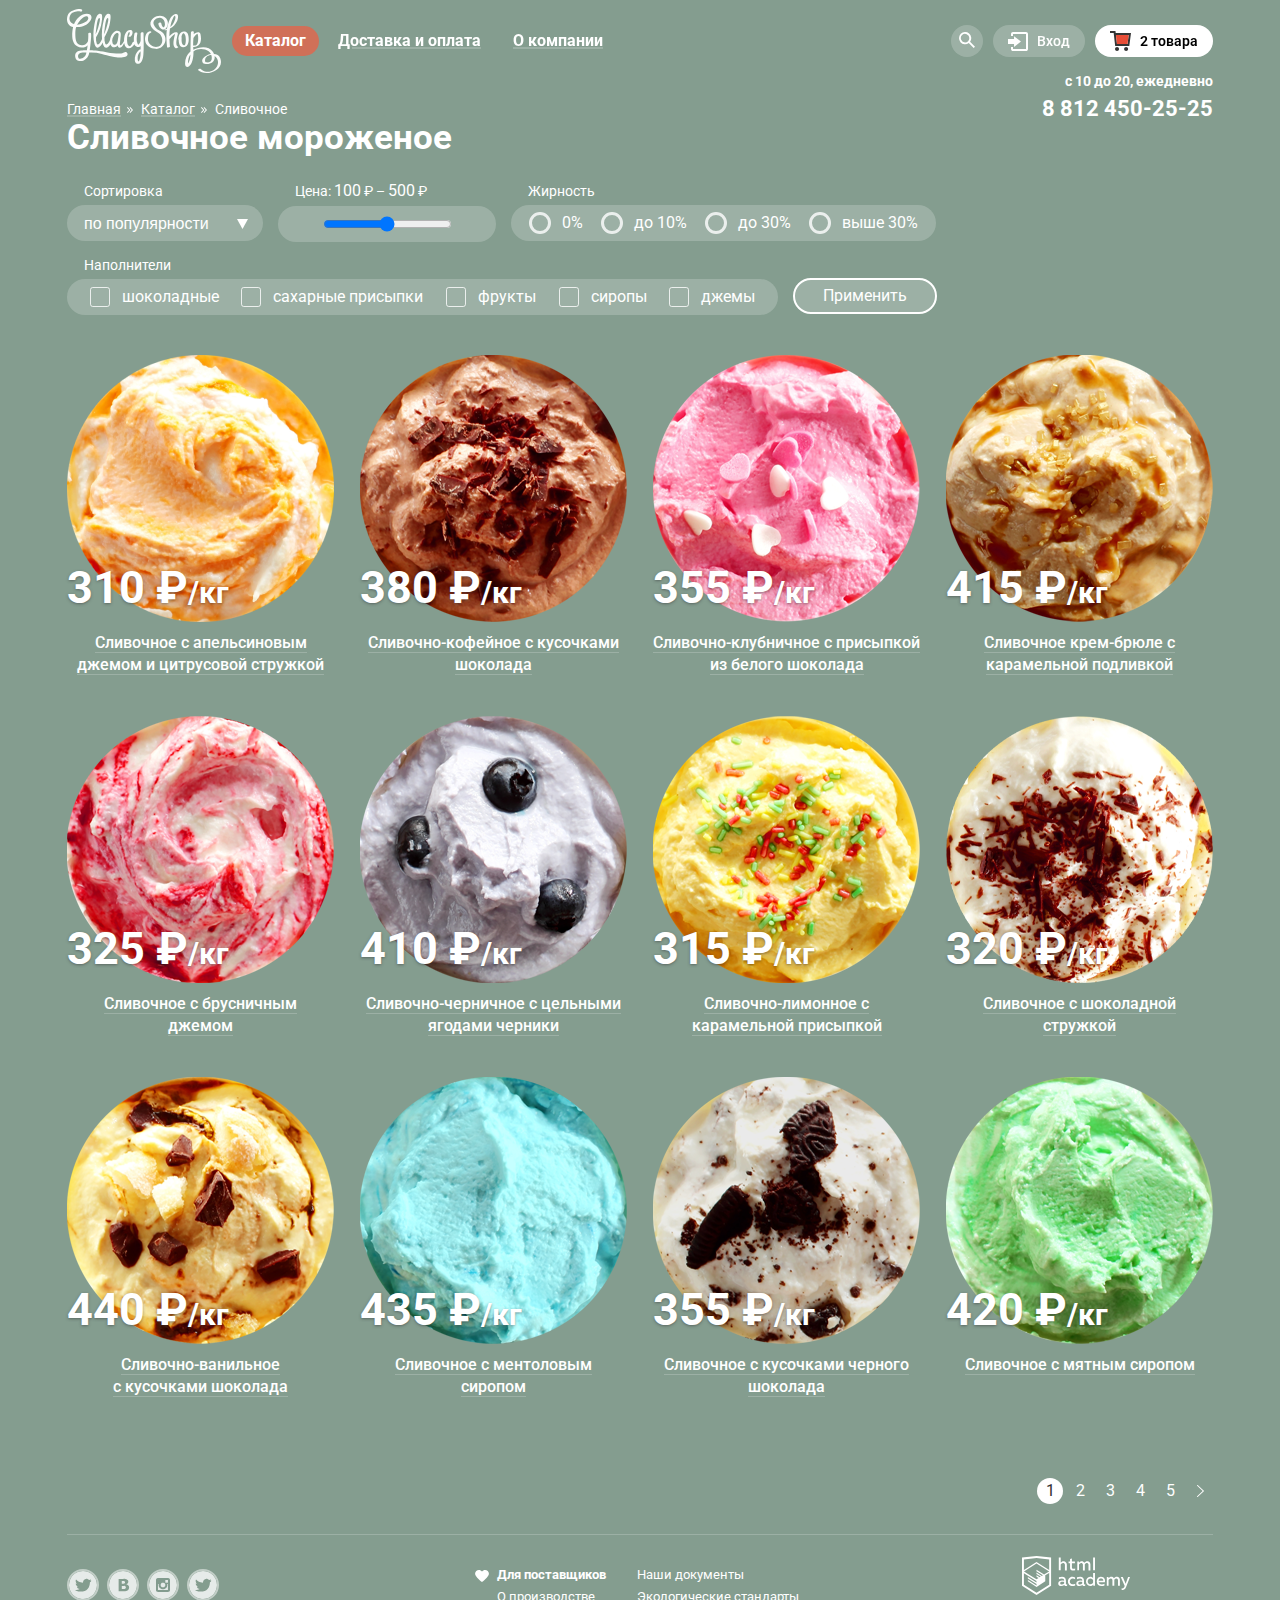
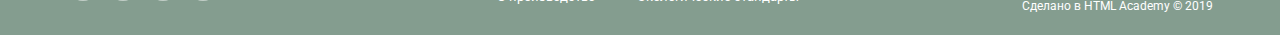
==== commit 30bd1283: "Убрал лишние пробелы; Перенес форму "feedback" из раздела "nav" в корень "header". Это позволило отв" ====
--- a/index2.html
+++ b/index2.html
@@ -102,28 +102,25 @@
                                 </div>  
                             </form>
                         </div>
-
-
-                        <div class="nav__feedback-container">
-                            <form class="nav__feedback" action="#" method="get">
-                                <h2 class="nav__feedback-heading">Мы обязательно вам ответим!</h2>
-                                <input class="nav__feedback-input input" type="text" name="post" placeholder="Имя Фамилия">
-                                <input class="nav__feedback-input input" type="text" name="post" placeholder="email@example.com">
-                                <textarea class="nav__feedback-textarea input" type="text" name="post" placeholder="В свободной форме"></textarea>
-                                <div class="nav__feedback-flex">
-                                    <button class="nav__feedback-button button" type="submit">Отправить</button>  
-                                </div> 
-                            </form>
-                        </div>
-
-                    </div>
-                    
+                    </div> 
                 </div>
                 <div class="nav__contacts">
                     <div class="item-time">с 10 до 20, ежедневно</div>
                     <div class="item-tel">8 812 450-25-25</div>
                 </div>
             </nav>
+              <div class="feedback">
+                <form class="feedback__form" action="#" method="get">
+                    <h2 class="feedback__form-heading">Мы обязательно вам ответим!</h2>
+                    <button class="feedback__form-close"><span>+</span></button>
+                    <input class="feedback__form-input input" type="text" name="post" placeholder="Имя Фамилия">
+                    <input class="feedback__form-input input" type="text" name="post" placeholder="email@example.com">
+                    <textarea class="feedback__form-textarea input" type="text" name="post" placeholder="В свободной форме"></textarea>
+                    <div class="feedback__form-flex">
+                        <button class="feedback__form-button button" type="submit">Отправить</button>  
+                    </div> 
+                </form>
+            </div>
     </header>
     <main class="container">
         <section class="catalog">
--- a/scss/style2.css
+++ b/scss/style2.css
@@ -73,12 +73,10 @@
 }
 
 /*--------------------*/
-/* @extend %b; */
 body {
-  /* Прибиваю футер */
   display: flex;
   flex-direction: column;
-  font-family: "Roboto", "Arial", sans-serif;
+  font-family: "Roboto", sans-serif;
 }
 body img {
   max-width: 100%;
@@ -86,7 +84,6 @@
 
 .button {
   display: inline-block;
-  /* padding: 10px 14px; */
   text-align: center;
   /* текст */
   font-weight: bold;
@@ -149,13 +146,13 @@
   /* Entry */
   /* _______________________________*/
   /* Basket */
-  /* _______________________________*/
-  /* feedback на странице каталога */
 }
 .nav__container {
   display: flex;
   justify-content: space-between;
   align-items: center;
+  position: relative;
+  z-index: 4;
 }
 .nav__work {
   display: flex;
@@ -270,7 +267,6 @@
   z-index: 1;
 }
 .nav__entry-input {
-  /* Здесь тоже не нужна ширина? */
   width: 241px;
   height: 44px;
 }
@@ -397,63 +393,11 @@
   line-height: 24px;
   color: #FFFFFF;
 }
-.nav__feedback-container {
-  display: none;
-  position: fixed;
-  top: 330px;
-  right: calc(50% - 239px);
-  width: 478px;
-  height: 441px;
-  background: #F8F7F4;
-  box-shadow: 0px 20px 20px rgba(0, 0, 0, 0.4);
-  border-radius: 4px;
-  z-index: 3;
-  padding: 23px;
-}
-.nav__feedback {
-  display: flex;
-  flex-direction: column;
-}
-.nav__feedback-heading {
-  font-weight: 600;
-  font-size: 24px;
-  line-height: 28px;
-  color: #323232;
-  margin-bottom: 24px;
-}
-.nav__feedback-input {
-  width: 267px;
-  height: 44px;
-  margin-bottom: 20px;
-}
-.nav__feedback-textarea {
-  min-width: 100%;
-  max-width: 100%;
-  min-height: 154px;
-  max-height: 154px;
-  margin-bottom: 20px;
-  padding: 15px;
-}
-.nav__feedback-flex {
-  display: flex;
-  justify-content: flex-end;
-}
-.nav__feedback-button {
-  width: 140px;
-  height: 44px;
-}
 
 .menu {
   position: relative;
   display: flex;
   z-index: 1;
-  /* &__main:hover .menu__submenu {
-  	display: block;
-  }
-  */
-  /* &__catalog:hover .menu__submenu {
-  	display: block;
-  } */
 }
 .menu__link {
   display: block;
@@ -531,6 +475,81 @@
   color: #323232;
   background: #FFFFFF;
   border-radius: 26px;
+}
+
+.feedback {
+  display: flex;
+  justify-content: center;
+  align-items: center;
+  position: fixed;
+  top: 50px;
+  z-index: 3;
+  width: 1200px;
+  height: 100%;
+}
+.feedback__form {
+  display: none;
+  flex-direction: column;
+  position: relative;
+  width: 478px;
+  height: 441px;
+  background: #F8F7F4;
+  box-shadow: 0px 20px 20px rgba(0, 0, 0, 0.4);
+  border-radius: 4px;
+  padding: 23px;
+}
+.feedback__form-heading {
+  font-weight: 600;
+  font-size: 24px;
+  line-height: 28px;
+  color: #323232;
+  margin-bottom: 24px;
+}
+.feedback__form-close {
+  display: block;
+  position: absolute;
+  top: 1%;
+  left: 92%;
+  background: #F8F7F4;
+  padding: 5px;
+}
+.feedback__form-close span {
+  display: block;
+  transform: rotate(45deg);
+  font-size: 36px;
+}
+.feedback__form-input {
+  width: 267px;
+  height: 44px;
+  margin-bottom: 20px;
+}
+.feedback__form-textarea {
+  min-width: 100%;
+  max-width: 100%;
+  min-height: 154px;
+  max-height: 154px;
+  margin-bottom: 20px;
+  padding: 15px;
+}
+.feedback__form-flex {
+  display: flex;
+  justify-content: flex-end;
+}
+.feedback__form-button {
+  width: 140px;
+  height: 44px;
+}
+.feedback .input {
+  background: #FFF;
+  border: 1px solid #D3D3D2;
+  border-radius: 4px;
+  font-size: 14px;
+  line-height: 16px;
+  outline: 0;
+  padding-left: 15px;
+}
+.feedback .input:hover {
+  box-shadow: 0 0 1px 2px #d7d7d7;
 }
 
 .catalog {
@@ -838,7 +857,6 @@
   font-weight: bold;
   font-size: 45px;
   line-height: 45px;
-  /* or 100% */
   color: #FFFFFF;
   text-shadow: 0px 1px 3px rgba(49, 50, 53, 0.5);
 }
@@ -846,7 +864,6 @@
   font-weight: bold;
   font-size: 30px;
   line-height: 35px;
-  /* or 117% */
   color: #FFFFFF;
   text-shadow: 0px 1px 3px rgba(49, 50, 53, 0.5);
 }
@@ -854,7 +871,6 @@
   font-weight: 500;
   font-size: 16px;
   line-height: 22px;
-  /* or 137% */
   text-align: center;
   color: #FFFFFF;
   z-index: 1;
@@ -931,7 +947,6 @@
   font-weight: normal;
   font-size: 13px;
   line-height: 18px;
-  /* or 138% */
   color: #FFFFFF;
   padding: 2px 0 2px 22px;
 }
@@ -955,7 +970,6 @@
   font-weight: normal;
   font-size: 12px;
   line-height: 18px;
-  /* or 150% */
   color: #FFFFFF;
 }
 
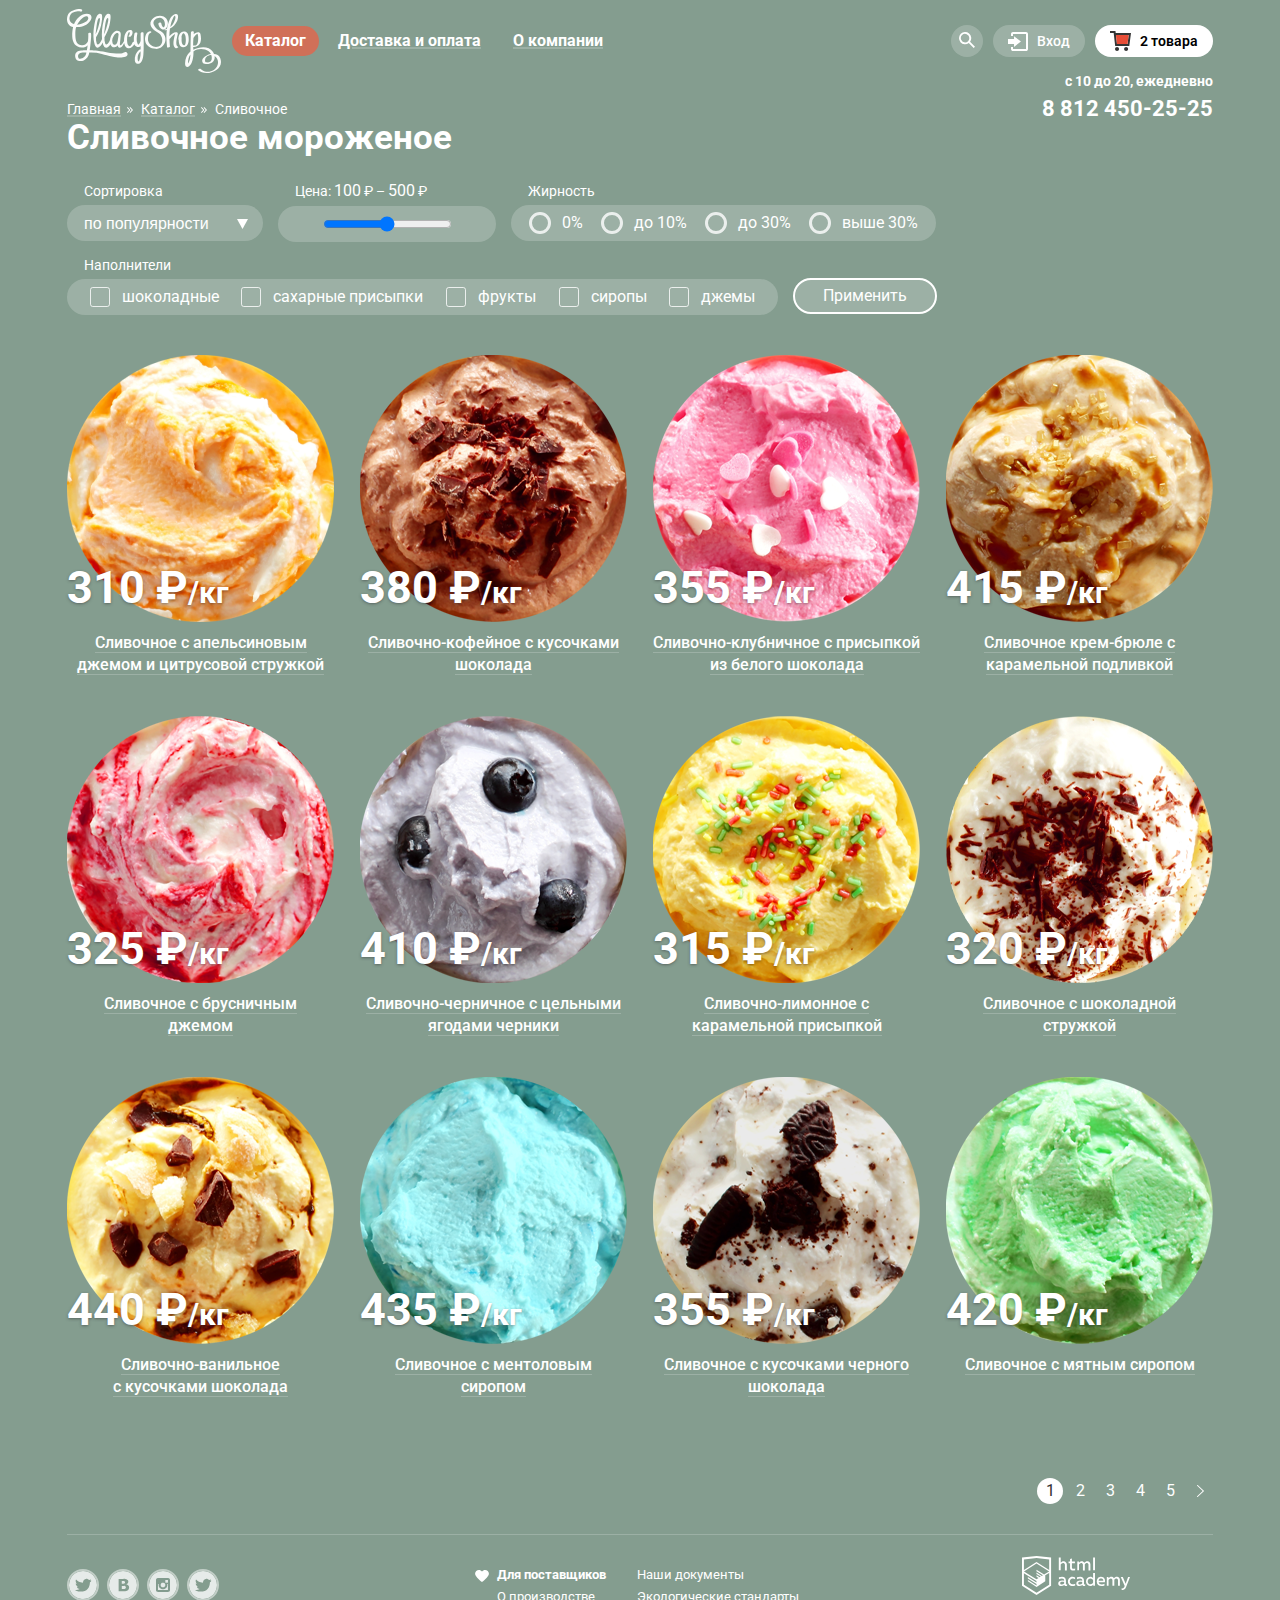
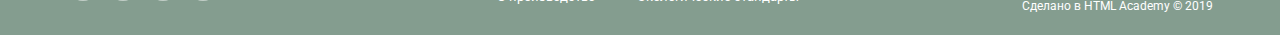
==== commit f38d614c: "Убрал пробелы" ====
--- a/index2.html
+++ b/index2.html
@@ -1,5 +1,6 @@
 <!DOCTYPE html>
 <html>
+
 <head>
     <meta charset="utf-8">
     <meta name="viewport" content="width=device-width, initial-scale=1">
@@ -7,120 +8,132 @@
     <link rel="stylesheet" type="text/css" href="./scss/style2.css">
     <title>GllacyShop</title>
 </head>
+
 <body class="site__bg-catalog">
     <header class="container">
-            <nav class="nav">
-                <div class="nav__container">
-                    <div class="nav__work"> 
-                        <a class="nav__logo" href="index.html">
-                            <img src="image/main/header/logo.svg" alt="Логотип Glacyshop" width="154" height="64">
+        <nav class="nav">
+            <div class="nav__container">
+                <div class="nav__work">
+                    <a class="nav__logo" href="index.html">
+                        <img src="image/main/header/logo.svg" alt="Логотип Glacyshop" width="154" height="64">
+                    </a>
+                    <div class="menu">
+                        <div class="menu__catalog">
+                            <a class="menu__link link-catalog js-nav-item" href="#">Каталог</a>
+                            <div class="menu__submenu">
+                                <a class="link__submenu" href="#">Новинки</a>
+                                <a class="link__submenu link__submenu-active" href="#">Сливочное</a>
+                                <a class="link__submenu" href="#">Щербеты</a>
+                                <a class="link__submenu" href="#">Фруктовый лед</a>
+                                <a class="link__submenu" href="#">Мелорин</a>
+                            </div>
+                        </div>
+                        <a class="menu__link js-nav-item" href="#">Доставка и оплата</a>
+                        <a class="menu__link js-nav-item" href="#">О компании</a>
+                    </div>
+                </div>
+                <div class="nav__entrance">
+                    <div class="nav__search item js-nav-item">
+                        <a href='#'>
+                            <svg width='16' height='16' fill='none' xmlns='http://www.w3.org/2000/svg'>
+                                <path class="nav__svg"
+                                    d='M16 14.665l-4.921-4.932a6.144 6.144 0 00-.994-8.273 6.113 6.113 0 00-8.307.352 6.141 6.141 0 00-.293 8.328 6.11 6.11 0 008.262.937L14.659 16 16 14.665zm-9.918-4.288a4.245 4.245 0 01-3.928-2.63 4.269 4.269 0 01.922-4.643 4.248 4.248 0 014.632-.923 4.253 4.253 0 012.624 3.936 4.274 4.274 0 01-1.247 3.01 4.256 4.256 0 01-3.003 1.25z'
+                                    fill='#fff' />
+                            </svg>
                         </a>
-                        <div class="menu">
-                            <div class="menu__catalog">
-                                <a class="menu__link link-catalog js-nav-item" href="#">Каталог</a>
-                                <div class="menu__submenu">
-                                    <a class="link__submenu" href="#">Новинки</a>
-                                    <a class="link__submenu link__submenu-active" href="#">Сливочное</a>
-                                    <a class="link__submenu" href="#">Щербеты</a>
-                                    <a class="link__submenu" href="#">Фруктовый лед</a>
-                                    <a class="link__submenu" href="#">Мелорин</a>
+                    </div>
+                    <form class="nav__search-form nav__search-form--move js-nav-dropdown" action="#" method="get">
+                        <input class="nav__search-input input" type="text" name="post" placeholder="Крем-брюле">
+                    </form>
+                    <div class="nav__entry item js-nav-item">
+                        <a class="nav__link" href="#">
+                            <svg width='20' height='19' viewBox='0 0 20 19' fill='none'
+                                xmlns='http://www.w3.org/2000/svg'>
+                                <path class="nav__svg" d='M6.04 14.88L12.96 9.5L6.04 4.13V7.04H0V11.96H6.04V14.88Z'
+                                    fill='white' />
+                                <path class="nav__svg"
+                                    d='M18 0H5C4.46957 0 3.96086 0.210714 3.58579 0.585786C3.21071 0.960859 3 1.46957 3 2V4H5V2H18V17H5V15H3V17C3 17.5304 3.21071 18.0391 3.58579 18.4142C3.96086 18.7893 4.46957 19 5 19H18C18.5304 19 19.0391 18.7893 19.4142 18.4142C19.7893 18.0391 20 17.5304 20 17V2C20 1.46957 19.7893 0.960859 19.4142 0.585786C19.0391 0.210714 18.5304 0 18 0Z'
+                                    fill='white' />
+                            </svg>
+                            <span>Вход</span>
+                        </a>
+                    </div>
+                    <form class="nav__entry-form nav__entry-form--move js-nav-dropdown" action="#" method="get">
+                        <input class="nav__entry-input input" type="text" name="post" placeholder="email@example.com">
+                        <input class="nav__entry-input input" type="text" name="post" placeholder="......">
+                        <div class="nav__entry-flex">
+                            <button class="nav__entry-button button" type="submit">Войти</button>
+                            <div class="nav__entry-links">
+                                <a class="nav__entry-link" href="#">Забыли пароль?</a>
+                                <span class="nav__entry-link js-nav_entry-link" href="#">Новая регистрация</span>
+                            </div>
+                        </div>
+                    </form>
+                    <div class="nav__basket nav__basket-catalog item item-catalog js-nav-item">
+                        <a class="nav__link" href="#">
+                            <svg width="21" height="20" viewBox="0 0 21 20" fill="none"
+                                xmlns="http://www.w3.org/2000/svg">
+                                <path
+                                    d="M7.03359 20C8.14664 20 9.04894 19.1046 9.04894 18C9.04894 16.8954 8.14664 16 7.03359 16C5.92054 16 5.01823 16.8954 5.01823 18C5.01823 19.1046 5.92054 20 7.03359 20Z"
+                                    fill="#343434" />
+                                <path
+                                    d="M16.1027 20C17.2157 20 18.118 19.1046 18.118 18C18.118 16.8954 17.2157 16 16.1027 16C14.9896 16 14.0873 16.8954 14.0873 18C14.0873 19.1046 14.9896 20 16.1027 20Z"
+                                    fill="#343434" />
+                                <path
+                                    d="M5.70345 2L5.46161 0H0V2H3.66795L5.17946 15H19.2869L21 2H5.70345ZM17.5034 13H6.97313L5.96545 4H18.6924L17.5034 13Z"
+                                    fill="#343434" />
+                                <path d="M5.93506 4.03003L6.97297 13H17.5032L18.6923 4.03003H5.93506Z" fill="#E84D37" />
+                            </svg>
+                            <span>2 товара</span>
+                        </a>
+                    </div>
+                    <div class="nav__basket-container js-nav-dropdown">
+                        <form class="nav__basket-form" action="#" method="get">
+                            <div class="nav__basket-item">
+                                <object type="image/svg+xml" data="image/main/header/basket_form/X.svg"></object>
+                                <img src="image/main/header/basket_form/orange.png" alt="апельсиновое мороженое"
+                                    width="33" height="33">
+                                <p>Пломбир с апельсиновым джемом</p>
+                                <p> 1,5 кг х <span>200 руб.</span></p>
+                                <p>300 руб.</p>
+                            </div>
+                            <div class="nav__basket-item">
+                                <object type="image/svg+xml" data="image/main/header/basket_form/X.svg"></object>
+                                <img src="image/main/header/basket_form/strawb.png" alt="клубничное мороженое"
+                                    width="33" height="33">
+                                <p><br>Клубничный пломбир с присыпкой<br>из белого шоколада</p>
+                                <p> 1,5 кг х <span>300 руб.</span></p>
+                                <p>450 руб.</p>
+                            </div>
+                            <div class="nav__basket-flex">
+                                <div class="nav__basket-price">
+                                    <p>Итого:</p>
+                                    <p>&nbsp;750 руб.</p>
                                 </div>
+                                <button class="nav__basket-button button" type="submit">Оформить заказ</button>
                             </div>
-                            <a class="menu__link js-nav-item" href="#">Доставка и оплата</a>
-                            <a class="menu__link js-nav-item" href="#">О компании</a>
-                        </div>
-                    </div>
-                    
-                    <div class="nav__entrance">
-
-                        <div class="nav__search item js-nav-item">
-                            <a href='#'>
-                              <svg width='16' height='16' fill='none' xmlns='http://www.w3.org/2000/svg'>
-                                <path class="nav__svg" d='M16 14.665l-4.921-4.932a6.144 6.144 0 00-.994-8.273 6.113 6.113 0 00-8.307.352 6.141 6.141 0 00-.293 8.328 6.11 6.11 0 008.262.937L14.659 16 16 14.665zm-9.918-4.288a4.245 4.245 0 01-3.928-2.63 4.269 4.269 0 01.922-4.643 4.248 4.248 0 014.632-.923 4.253 4.253 0 012.624 3.936 4.274 4.274 0 01-1.247 3.01 4.256 4.256 0 01-3.003 1.25z' fill='#fff'/>
-                              </svg>
-                            </a>
-                        </div>
-                        <form class="nav__search-form nav__search-form--move js-nav-dropdown" action="#" method="get">
-                            <input class="nav__search-input input" type="text" name="post" placeholder="Крем-брюле">
                         </form>
-
-
-                        <div class="nav__entry item js-nav-item">
-                            <a class="nav__link" href="#">
-                                <svg width='20' height='19' viewBox='0 0 20 19' fill='none' xmlns='http://www.w3.org/2000/svg'> 
-                                    <path class="nav__svg" d='M6.04 14.88L12.96 9.5L6.04 4.13V7.04H0V11.96H6.04V14.88Z' fill='white'/><path class="nav__svg" d='M18 0H5C4.46957 0 3.96086 0.210714 3.58579 0.585786C3.21071 0.960859 3 1.46957 3 2V4H5V2H18V17H5V15H3V17C3 17.5304 3.21071 18.0391 3.58579 18.4142C3.96086 18.7893 4.46957 19 5 19H18C18.5304 19 19.0391 18.7893 19.4142 18.4142C19.7893 18.0391 20 17.5304 20 17V2C20 1.46957 19.7893 0.960859 19.4142 0.585786C19.0391 0.210714 18.5304 0 18 0Z' fill='white'/>
-                                </svg>
-                                <span>Вход</span>
-                            </a>
-                        </div>
-                       <form class="nav__entry-form nav__entry-form--move js-nav-dropdown" action="#" method="get">
-                            <input class="nav__entry-input input" type="text" name="post" placeholder="email@example.com">
-                            <input class="nav__entry-input input" type="text" name="post" placeholder="......">
-                            <div class="nav__entry-flex">
-                                <button class="nav__entry-button button" type="submit">Войти</button>
-                                <div class="nav__entry-links">
-                                    <a class="nav__entry-link" href="#">Забыли пароль?</a>
-                                    <span class="nav__entry-link js-nav_entry-link" href="#">Новая регистрация</span>
-                                </div>
-                            </div>  
-                        </form>
-
-
-                        <div class="nav__basket nav__basket-catalog item item-catalog js-nav-item">
-                            <a class="nav__link" href="#">
-                                <svg width="21" height="20" viewBox="0 0 21 20" fill="none" xmlns="http://www.w3.org/2000/svg">
-                                    <path d="M7.03359 20C8.14664 20 9.04894 19.1046 9.04894 18C9.04894 16.8954 8.14664 16 7.03359 16C5.92054 16 5.01823 16.8954 5.01823 18C5.01823 19.1046 5.92054 20 7.03359 20Z" fill="#343434"/>
-                                    <path d="M16.1027 20C17.2157 20 18.118 19.1046 18.118 18C18.118 16.8954 17.2157 16 16.1027 16C14.9896 16 14.0873 16.8954 14.0873 18C14.0873 19.1046 14.9896 20 16.1027 20Z" fill="#343434"/>
-                                    <path d="M5.70345 2L5.46161 0H0V2H3.66795L5.17946 15H19.2869L21 2H5.70345ZM17.5034 13H6.97313L5.96545 4H18.6924L17.5034 13Z" fill="#343434"/>
-                                    <path d="M5.93506 4.03003L6.97297 13H17.5032L18.6923 4.03003H5.93506Z" fill="#E84D37"/>
-                                </svg>
-                                <span>2 товара</span>
-                            </a>
-                        </div>
-                        <div class="nav__basket-container js-nav-dropdown">
-                            <form class="nav__basket-form" action="#" method="get">
-                                <div class="nav__basket-item">
-                                    <object type="image/svg+xml" data="image/main/header/basket_form/X.svg"></object>
-                                    <img src="image/main/header/basket_form/orange.png" alt="апельсиновое мороженое" width="33" height="33">
-                                    <p>Пломбир с апельсиновым джемом</p>
-                                    <p> 1,5 кг х <span>200 руб.</span></p>
-                                    <p>300 руб.</p>
-                                </div>
-                                <div class="nav__basket-item">
-                                    <object type="image/svg+xml" data="image/main/header/basket_form/X.svg"></object>
-                                    <img src="image/main/header/basket_form/strawb.png" alt="клубничное мороженое" width="33" height="33">
-                                    <p><br>Клубничный пломбир с присыпкой<br>из белого шоколада</p>
-                                    <p> 1,5 кг х <span>300 руб.</span></p>
-                                    <p>450 руб.</p>
-                                </div>
-                                <div class="nav__basket-flex">
-                                    <div class="nav__basket-price">
-                                        <p>Итого:</p>
-                                        <p>&nbsp;750 руб.</p>
-                                    </div>
-                                    <button class="nav__basket-button button" type="submit">Оформить заказ</button>
-                                </div>  
-                            </form>
-                        </div>
-                    </div> 
-                </div>
-                <div class="nav__contacts">
-                    <div class="item-time">с 10 до 20, ежедневно</div>
-                    <div class="item-tel">8 812 450-25-25</div>
-                </div>
-            </nav>
-              <div class="feedback">
-                <form class="feedback__form" action="#" method="get">
-                    <h2 class="feedback__form-heading">Мы обязательно вам ответим!</h2>
-                    <button class="feedback__form-close"><span>+</span></button>
-                    <input class="feedback__form-input input" type="text" name="post" placeholder="Имя Фамилия">
-                    <input class="feedback__form-input input" type="text" name="post" placeholder="email@example.com">
-                    <textarea class="feedback__form-textarea input" type="text" name="post" placeholder="В свободной форме"></textarea>
-                    <div class="feedback__form-flex">
-                        <button class="feedback__form-button button" type="submit">Отправить</button>  
-                    </div> 
-                </form>
-            </div>
+                    </div>
+                </div>
+            </div>
+            <div class="nav__contacts">
+                <div class="item-time">с 10 до 20, ежедневно</div>
+                <div class="item-tel">8 812 450-25-25</div>
+            </div>
+        </nav>
+        <div class="feedback">
+            <form class="feedback__form" action="#" method="get">
+                <h2 class="feedback__form-heading">Мы обязательно вам ответим!</h2>
+                <button class="feedback__form-close"><span>+</span></button>
+                <input class="feedback__form-input input" type="text" name="post" placeholder="Имя Фамилия">
+                <input class="feedback__form-input input" type="text" name="post" placeholder="email@example.com">
+                <textarea class="feedback__form-textarea input" type="text" name="post"
+                    placeholder="В свободной форме"></textarea>
+                <div class="feedback__form-flex">
+                    <button class="feedback__form-button button" type="submit">Отправить</button>
+                </div>
+            </form>
+        </div>
     </header>
     <main class="container">
         <section class="catalog">
@@ -129,18 +142,20 @@
                 <a class="path__link" href="#">Каталог</a>
                 <span>Сливочное</span>
             </section>
-            <h1 class="title">Сливочное мороженое</h1>            
+            <h1 class="title">Сливочное мороженое</h1>
             <section class="filter">
                 <form class="filter__form" action="#" method="get">
                     <div class="filter__sort filter-move">
-                        <label class="filter__name" for="sort" >Сортировка</label>
+                        <label class="filter__name" for="sort">Сортировка</label>
                         <select class="filter__select" name="sort" id="sort">
                             <option value="popular" selected>по популярности</option>
                             <option value="expensive">сначала дорогие</option>
                             <option value="inexpensive">сначала недорогие</option>
                             <option value="fat">по жирности</option>
                         </select>
-                        <svg width="11" height="10" viewBox="0 0 11 10" fill="none" xmlns="http://www.w3.org/2000/svg"><path d="M5.5 10L0 0H11"></path></svg>
+                        <svg width="11" height="10" viewBox="0 0 11 10" fill="none" xmlns="http://www.w3.org/2000/svg">
+                            <path d="M5.5 10L0 0H11"></path>
+                        </svg>
                     </div>
                     <div class="filter__price filter-move">
                         <label for="" class="filter__name">Цена: <span>100</span> ₽ – <span>500</span> ₽</label>
@@ -149,24 +164,24 @@
                         </div>
                     </div>
                     <div class="filter__features filter-move">
-                        <label class="filter__name">Жирность</label> 
+                        <label class="filter__name">Жирность</label>
                         <div class="filter__features-inputs fatness-size">
                             <label for="zero">
                                 <input type="radio" id="zero" name="fatness">
                                 <div class="fatness-check"></div>
                                 <span>0%</span>
                             </label>
-                            <label for="ten">                                
+                            <label for="ten">
                                 <input type="radio" id="ten" name="fatness">
                                 <div class="fatness-check"></div>
                                 <span>до 10%</span>
                             </label>
-                            <label for="thirty">                                
+                            <label for="thirty">
                                 <input type="radio" id="thirty" name="fatness">
                                 <div class="fatness-check"></div>
                                 <span>до 30%</span>
                             </label>
-                            <label for="upthirty">                                
+                            <label for="upthirty">
                                 <input type="radio" id="upthirty" name="fatness">
                                 <div class="fatness-check"></div>
                                 <span>выше 30%</span>
@@ -183,30 +198,29 @@
                                 <span>шоколадные</span>
                             </label>
 
-                             <label for="sugar-powders">
+                            <label for="sugar-powders">
                                 <input type="checkbox" id="sugar-powders" name="sugar-powders" value="yes">
                                 <div class="fillers-check"></div>
                                 <span>сахарные присыпки</span>
                             </label>
 
-                             <label for="fruits">
+                            <label for="fruits">
                                 <input type="checkbox" id="fruits" name="fruits" value="yes">
                                 <div class="fillers-check"></div>
                                 <span>фрукты</span>
                             </label>
 
-                             <label for="sirops">
+                            <label for="sirops">
                                 <input type="checkbox" id="sirops" name="sirops" value="yes">
                                 <div class="fillers-check"></div>
                                 <span>сиропы</span>
                             </label>
 
-                             <label for="jams">
+                            <label for="jams">
                                 <input type="checkbox" id="jams" name="jams" value="yes">
                                 <div class="fillers-check"></div>
                                 <span>джемы</span>
                             </label>
-
                         </div>
                     </div>
                     <button type="submit" class="filter__button" type="submit">Применить</button>
@@ -217,10 +231,12 @@
             <div class="goods__items visible-1">
                 <div class="goods__item">
                     <div class="goods__ice">
-                        <img src="image/main/main/goods/ice_1.png" alt="Сливочное с апельсиновым джемом и цитрусовой стружкой">
+                        <img src="image/main/main/goods/ice_1.png"
+                            alt="Сливочное с апельсиновым джемом и цитрусовой стружкой">
                         <p class="goods__cost">310 ₽<span>/кг</span></p>
                     </div>
-                    <a class="goods__name" href="#"><span>Сливочное с апельсиновым джемом и цитрусовой стружкой</span></a>
+                    <a class="goods__name" href="#"><span>Сливочное с апельсиновым джемом и цитрусовой
+                            стружкой</span></a>
                     <a class="goods__button button" href="#">Быстрый просмотр</a>
                 </div>
                 <div class="goods__item">
@@ -233,7 +249,8 @@
                 </div>
                 <div class="goods__item">
                     <div class="goods__ice">
-                        <img src="image/main/main/goods/ice_3.png" alt="Сливочно-клубничное с присыпкой из белого шоколада">
+                        <img src="image/main/main/goods/ice_3.png"
+                            alt="Сливочно-клубничное с присыпкой из белого шоколада">
                         <p class="goods__cost">355 ₽<span>/кг</span></p>
                     </div>
                     <a class="goods__name" href="#"><span>Сливочно-клубничное с присыпкой из белого шоколада</span></a>
@@ -281,7 +298,7 @@
                     <a class="goods__name" href="#"><span>Сливочное с шоколадной стружкой</span></a>
                     <a class="goods__button button" href="#">Быстрый просмотр</a>
                 </div>
-            </div>                
+            </div>
             <div class="goods__items visible-3">
                 <div class="goods__item">
                     <div class="goods__ice">
@@ -332,23 +349,53 @@
         <section class="footer">
             <div class="footer__inner">
                 <div class="footer__social">
-                <a class="footer__network" href="https:/facebook.com">
-                    <svg class="footer__svg" width='32' height='32' viewBox='0 0 32 32' fill='none' xmlns='http://www.w3.org/2000/svg'><path d='M16 0C12.8355 0 9.74207 0.938384 7.11088 2.69649C4.4797 4.45459 2.42894 6.95345 1.21793 9.87706C0.0069325 12.8007 -0.309921 16.0177 0.307443 19.1214C0.924806 22.2251 2.44866 25.0761 4.6863 27.3137C6.92394 29.5513 9.77487 31.0752 12.8786 31.6926C15.9823 32.3099 19.1993 31.9931 22.1229 30.7821C25.0466 29.5711 27.5454 27.5203 29.3035 24.8891C31.0616 22.2579 32 19.1645 32 16C32 11.7565 30.3143 7.68687 27.3137 4.68629C24.3131 1.68571 20.2435 0 16 0ZM23.94 12.81C23.69 19.33 20.48 23.64 12.94 23.51H12.46C12.01 23.51 7.91001 23.07 7.11001 21.69C8.8989 21.9555 10.7228 21.5494 12.23 20.55C11.18 20.26 9.31001 20.09 8.98001 17.7C9.39279 17.8642 9.84415 17.9058 10.28 17.82C9.00001 17 7.53001 16.3 7.61001 14.17C8.02796 14.4893 8.54454 14.652 9.07001 14.63C8.30001 14.4 6.92001 11.39 8.07001 9.85C10.07 11.64 12.14 13.33 15.87 13.49C16.1 11.28 17.11 9.79 19.04 9.17C19.7375 8.93332 20.4908 8.91568 21.1986 9.11946C21.9065 9.32323 22.5351 9.73867 23 10.31C23.74 10.08 24.45 9.84 25.19 9.62C25.1758 9.95711 25.0846 10.2865 24.9234 10.5829C24.7622 10.8793 24.5353 11.1349 24.26 11.33C24.5167 11.3601 24.7768 11.3336 25.0221 11.2524C25.2674 11.1712 25.492 11.0372 25.68 10.86C25.5628 11.2985 25.3443 11.7034 25.0421 12.0421C24.7399 12.3808 24.3624 12.6438 23.94 12.81Z'fill='white' fill-opacity='0.8' />
-                    </svg>
-                </a>
-                <a class="footer__network" href="https://vk.com/feed">
-                    <svg class="footer__svg" width='32' height='32' viewBox='0 0 32 32' fill='none' xmlns='http://www.w3.org/2000/svg'><path d='M16.64 14.49C16.9652 14.4904 17.2875 14.4293 17.59 14.31C17.8645 14.2077 18.0922 14.0085 18.23 13.75C18.3343 13.4964 18.3854 13.2241 18.38 12.95C18.376 12.7057 18.3143 12.4659 18.2 12.25C18.0714 12.0066 17.8523 11.8235 17.59 11.74C17.2687 11.627 16.9306 11.5695 16.59 11.57H14.59V14.57H15.16C15.75 14.52 16.24 14.51 16.64 14.49Z'fill='white' fill-opacity='0.8' /><path d='M18.12 17.08C17.751 17.0101 17.3752 16.9832 17 17H14.61V20.5H17.06C17.4757 20.4953 17.8865 20.4104 18.27 20.25C18.591 20.1392 18.8632 19.9199 19.04 19.63C19.1865 19.3527 19.2621 19.0436 19.26 18.73C19.2753 18.3782 19.1848 18.0298 19 17.73C18.7922 17.4167 18.4806 17.1865 18.12 17.08Z' fill='white' fill-opacity='0.8' /><path d='M16 0C12.8355 0 9.74207 0.938384 7.11088 2.69649C4.4797 4.45459 2.42894 6.95345 1.21793 9.87706C0.0069325 12.8007 -0.309921 16.0177 0.307443 19.1214C0.924806 22.2251 2.44866 25.0761 4.6863 27.3137C6.92394 29.5513 9.77487 31.0752 12.8786 31.6926C15.9823 32.3099 19.1993 31.9931 22.1229 30.7821C25.0466 29.5711 27.5454 27.5203 29.3035 24.8891C31.0616 22.2579 32 19.1645 32 16C32 11.7565 30.3143 7.68687 27.3137 4.68629C24.3131 1.68571 20.2435 0 16 0ZM22.6 20.53C22.3376 21.056 21.9537 21.5119 21.48 21.86C20.9342 22.2714 20.3122 22.5705 19.65 22.74C18.8286 22.9383 17.9848 23.029 17.14 23.01H11V9H16.45C17.2781 8.9868 18.1063 9.02354 18.93 9.11C19.473 9.19401 19.9994 9.36273 20.49 9.61C20.9868 9.84615 21.4013 10.2258 21.68 10.7C21.9455 11.1728 22.0801 11.7079 22.07 12.25C22.0819 12.8916 21.8931 13.5209 21.53 14.05C21.1452 14.588 20.6142 15.0045 20 15.25V15.32C20.8272 15.4588 21.5898 15.8541 22.18 16.45C22.7295 17.0712 23.0163 17.8815 22.98 18.71C23.0043 19.3386 22.8738 19.9636 22.6 20.53Z' fill='white' fill-opacity='0.8' />
-                    </svg>
-                </a>
-                <a class="footer__network" href="https://www.instagram.com">
-                    <svg class="footer__svg" width='32' height='32' viewBox='0 0 32 32' fill='none' xmlns='http://www.w3.org/2000/svg'>
-                    <g opacity='0.8'><path d='M20.92 16C20.92 17.3155 20.3974 18.5771 19.4673 19.5072C18.5371 20.4374 17.2755 20.96 15.96 20.96C14.6445 20.96 13.3829 20.4374 12.4528 19.5072C11.5226 18.5771 11 17.3155 11 16C11.001 15.6158 11.048 15.233 11.14 14.86H10.24V21.7H21.64V14.86H20.74C20.8406 15.2325 20.901 15.6147 20.92 16Z' fill='white' /><path d='M16 18.66C16.5252 18.656 17.0375 18.4967 17.4723 18.202C17.9071 17.9073 18.245 17.4905 18.4432 17.0042C18.6415 16.5178 18.6913 15.9836 18.5864 15.4689C18.4816 14.9542 18.2266 14.4821 17.8539 14.1121C17.4811 13.7421 17.0071 13.4908 16.4916 13.3897C15.9762 13.2887 15.4424 13.3425 14.9575 13.5445C14.4726 13.7464 14.0584 14.0873 13.7669 14.5243C13.4755 14.9613 13.32 15.4748 13.32 16C13.3213 16.3506 13.3917 16.6976 13.5271 17.021C13.6625 17.3444 13.8602 17.638 14.1091 17.8851C14.358 18.1321 14.653 18.3276 14.9775 18.4606C15.3019 18.5936 15.6494 18.6613 16 18.66Z' fill='white' /><path d='M21.68 10.3H18.64V13.34H21.68V10.3Z' fill='white' /><path d='M16 0C12.8355 0 9.74207 0.938384 7.11088 2.69649C4.4797 4.45459 2.42894 6.95345 1.21793 9.87706C0.0069325 12.8007 -0.309921 16.0177 0.307443 19.1214C0.924806 22.2251 2.44866 25.0761 4.6863 27.3137C6.92394 29.5513 9.77487 31.0752 12.8786 31.6926C15.9823 32.3099 19.1993 31.9931 22.1229 30.7821C25.0466 29.5711 27.5454 27.5203 29.3035 24.8891C31.0616 22.2579 32 19.1645 32 16C32 11.7565 30.3143 7.68687 27.3137 4.68629C24.3131 1.68571 20.2435 0 16 0ZM24 21.7C24.0027 22.0045 23.9444 22.3064 23.8285 22.588C23.7127 22.8696 23.5416 23.1251 23.3253 23.3395C23.1091 23.5539 22.8521 23.7228 22.5695 23.8362C22.2869 23.9497 21.9845 24.0054 21.68 24H10.28C9.97928 23.9987 9.68175 23.9382 9.40442 23.8219C9.12709 23.7056 8.87537 23.5358 8.66366 23.3222C8.45194 23.1086 8.28436 22.8554 8.17049 22.5771C8.05662 22.2988 7.99869 22.0007 8.00001 21.7V10.3C7.99869 9.99927 8.05662 9.70123 8.17049 9.42289C8.28436 9.14455 8.45194 8.89137 8.66366 8.67779C8.87537 8.46422 9.12709 8.29443 9.40442 8.17814C9.68175 8.06184 9.97928 8.00131 10.28 8H21.67C21.9749 7.99467 22.2778 8.0503 22.561 8.16362C22.8441 8.27694 23.1017 8.44568 23.3188 8.65992C23.5358 8.87416 23.7079 9.12959 23.8249 9.41123C23.9418 9.69287 24.0014 9.99504 24 10.3V21.7Z' fill='white' /></g>
-                    </svg>
-                </a>
-                <a class="footer__network" href="https://twitter.com">
-                    <svg class="footer__svg" width='32' height='32' viewBox='0 0 32 32' fill='none' xmlns='http://www.w3.org/2000/svg'><path d='M16 0C12.8355 0 9.74207 0.938384 7.11088 2.69649C4.4797 4.45459 2.42894 6.95345 1.21793 9.87706C0.0069325 12.8007 -0.309921 16.0177 0.307443 19.1214C0.924806 22.2251 2.44866 25.0761 4.6863 27.3137C6.92394 29.5513 9.77487 31.0752 12.8786 31.6926C15.9823 32.3099 19.1993 31.9931 22.1229 30.7821C25.0466 29.5711 27.5454 27.5203 29.3035 24.8891C31.0616 22.2579 32 19.1645 32 16C32 11.7565 30.3143 7.68687 27.3137 4.68629C24.3131 1.68571 20.2435 0 16 0ZM23.94 12.81C23.69 19.33 20.48 23.64 12.94 23.51H12.46C12.01 23.51 7.91001 23.07 7.11001 21.69C8.8989 21.9555 10.7228 21.5494 12.23 20.55C11.18 20.26 9.31001 20.09 8.98001 17.7C9.39279 17.8642 9.84415 17.9058 10.28 17.82C9.00001 17 7.53001 16.3 7.61001 14.17C8.02796 14.4893 8.54454 14.652 9.07001 14.63C8.30001 14.4 6.92001 11.39 8.07001 9.85C10.07 11.64 12.14 13.33 15.87 13.49C16.1 11.28 17.11 9.79 19.04 9.17C19.7375 8.93332 20.4908 8.91568 21.1986 9.11946C21.9065 9.32323 22.5351 9.73867 23 10.31C23.74 10.08 24.45 9.84 25.19 9.62C25.1758 9.95711 25.0846 10.2865 24.9234 10.5829C24.7622 10.8793 24.5353 11.1349 24.26 11.33C24.5167 11.3601 24.7768 11.3336 25.0221 11.2524C25.2674 11.1712 25.492 11.0372 25.68 10.86C25.5628 11.2985 25.3443 11.7034 25.0421 12.0421C24.7399 12.3808 24.3624 12.6438 23.94 12.81Z'fill='white' fill-opacity='0.8' />
-                    </svg>
-                </a>
+                    <a class="footer__network" href="https:/facebook.com">
+                        <svg class="footer__svg" width='32' height='32' viewBox='0 0 32 32' fill='none'
+                            xmlns='http://www.w3.org/2000/svg'>
+                            <path
+                                d='M16 0C12.8355 0 9.74207 0.938384 7.11088 2.69649C4.4797 4.45459 2.42894 6.95345 1.21793 9.87706C0.0069325 12.8007 -0.309921 16.0177 0.307443 19.1214C0.924806 22.2251 2.44866 25.0761 4.6863 27.3137C6.92394 29.5513 9.77487 31.0752 12.8786 31.6926C15.9823 32.3099 19.1993 31.9931 22.1229 30.7821C25.0466 29.5711 27.5454 27.5203 29.3035 24.8891C31.0616 22.2579 32 19.1645 32 16C32 11.7565 30.3143 7.68687 27.3137 4.68629C24.3131 1.68571 20.2435 0 16 0ZM23.94 12.81C23.69 19.33 20.48 23.64 12.94 23.51H12.46C12.01 23.51 7.91001 23.07 7.11001 21.69C8.8989 21.9555 10.7228 21.5494 12.23 20.55C11.18 20.26 9.31001 20.09 8.98001 17.7C9.39279 17.8642 9.84415 17.9058 10.28 17.82C9.00001 17 7.53001 16.3 7.61001 14.17C8.02796 14.4893 8.54454 14.652 9.07001 14.63C8.30001 14.4 6.92001 11.39 8.07001 9.85C10.07 11.64 12.14 13.33 15.87 13.49C16.1 11.28 17.11 9.79 19.04 9.17C19.7375 8.93332 20.4908 8.91568 21.1986 9.11946C21.9065 9.32323 22.5351 9.73867 23 10.31C23.74 10.08 24.45 9.84 25.19 9.62C25.1758 9.95711 25.0846 10.2865 24.9234 10.5829C24.7622 10.8793 24.5353 11.1349 24.26 11.33C24.5167 11.3601 24.7768 11.3336 25.0221 11.2524C25.2674 11.1712 25.492 11.0372 25.68 10.86C25.5628 11.2985 25.3443 11.7034 25.0421 12.0421C24.7399 12.3808 24.3624 12.6438 23.94 12.81Z'
+                                fill='white' fill-opacity='0.8' />
+                        </svg>
+                    </a>
+                    <a class="footer__network" href="https://vk.com/feed">
+                        <svg class="footer__svg" width='32' height='32' viewBox='0 0 32 32' fill='none'
+                            xmlns='http://www.w3.org/2000/svg'>
+                            <path
+                                d='M16.64 14.49C16.9652 14.4904 17.2875 14.4293 17.59 14.31C17.8645 14.2077 18.0922 14.0085 18.23 13.75C18.3343 13.4964 18.3854 13.2241 18.38 12.95C18.376 12.7057 18.3143 12.4659 18.2 12.25C18.0714 12.0066 17.8523 11.8235 17.59 11.74C17.2687 11.627 16.9306 11.5695 16.59 11.57H14.59V14.57H15.16C15.75 14.52 16.24 14.51 16.64 14.49Z'
+                                fill='white' fill-opacity='0.8' />
+                            <path
+                                d='M18.12 17.08C17.751 17.0101 17.3752 16.9832 17 17H14.61V20.5H17.06C17.4757 20.4953 17.8865 20.4104 18.27 20.25C18.591 20.1392 18.8632 19.9199 19.04 19.63C19.1865 19.3527 19.2621 19.0436 19.26 18.73C19.2753 18.3782 19.1848 18.0298 19 17.73C18.7922 17.4167 18.4806 17.1865 18.12 17.08Z'
+                                fill='white' fill-opacity='0.8' />
+                            <path
+                                d='M16 0C12.8355 0 9.74207 0.938384 7.11088 2.69649C4.4797 4.45459 2.42894 6.95345 1.21793 9.87706C0.0069325 12.8007 -0.309921 16.0177 0.307443 19.1214C0.924806 22.2251 2.44866 25.0761 4.6863 27.3137C6.92394 29.5513 9.77487 31.0752 12.8786 31.6926C15.9823 32.3099 19.1993 31.9931 22.1229 30.7821C25.0466 29.5711 27.5454 27.5203 29.3035 24.8891C31.0616 22.2579 32 19.1645 32 16C32 11.7565 30.3143 7.68687 27.3137 4.68629C24.3131 1.68571 20.2435 0 16 0ZM22.6 20.53C22.3376 21.056 21.9537 21.5119 21.48 21.86C20.9342 22.2714 20.3122 22.5705 19.65 22.74C18.8286 22.9383 17.9848 23.029 17.14 23.01H11V9H16.45C17.2781 8.9868 18.1063 9.02354 18.93 9.11C19.473 9.19401 19.9994 9.36273 20.49 9.61C20.9868 9.84615 21.4013 10.2258 21.68 10.7C21.9455 11.1728 22.0801 11.7079 22.07 12.25C22.0819 12.8916 21.8931 13.5209 21.53 14.05C21.1452 14.588 20.6142 15.0045 20 15.25V15.32C20.8272 15.4588 21.5898 15.8541 22.18 16.45C22.7295 17.0712 23.0163 17.8815 22.98 18.71C23.0043 19.3386 22.8738 19.9636 22.6 20.53Z'
+                                fill='white' fill-opacity='0.8' />
+                        </svg>
+                    </a>
+                    <a class="footer__network" href="https://www.instagram.com">
+                        <svg class="footer__svg" width='32' height='32' viewBox='0 0 32 32' fill='none'
+                            xmlns='http://www.w3.org/2000/svg'>
+                            <g opacity='0.8'>
+                                <path
+                                    d='M20.92 16C20.92 17.3155 20.3974 18.5771 19.4673 19.5072C18.5371 20.4374 17.2755 20.96 15.96 20.96C14.6445 20.96 13.3829 20.4374 12.4528 19.5072C11.5226 18.5771 11 17.3155 11 16C11.001 15.6158 11.048 15.233 11.14 14.86H10.24V21.7H21.64V14.86H20.74C20.8406 15.2325 20.901 15.6147 20.92 16Z'
+                                    fill='white' />
+                                <path
+                                    d='M16 18.66C16.5252 18.656 17.0375 18.4967 17.4723 18.202C17.9071 17.9073 18.245 17.4905 18.4432 17.0042C18.6415 16.5178 18.6913 15.9836 18.5864 15.4689C18.4816 14.9542 18.2266 14.4821 17.8539 14.1121C17.4811 13.7421 17.0071 13.4908 16.4916 13.3897C15.9762 13.2887 15.4424 13.3425 14.9575 13.5445C14.4726 13.7464 14.0584 14.0873 13.7669 14.5243C13.4755 14.9613 13.32 15.4748 13.32 16C13.3213 16.3506 13.3917 16.6976 13.5271 17.021C13.6625 17.3444 13.8602 17.638 14.1091 17.8851C14.358 18.1321 14.653 18.3276 14.9775 18.4606C15.3019 18.5936 15.6494 18.6613 16 18.66Z'
+                                    fill='white' />
+                                <path d='M21.68 10.3H18.64V13.34H21.68V10.3Z' fill='white' />
+                                <path
+                                    d='M16 0C12.8355 0 9.74207 0.938384 7.11088 2.69649C4.4797 4.45459 2.42894 6.95345 1.21793 9.87706C0.0069325 12.8007 -0.309921 16.0177 0.307443 19.1214C0.924806 22.2251 2.44866 25.0761 4.6863 27.3137C6.92394 29.5513 9.77487 31.0752 12.8786 31.6926C15.9823 32.3099 19.1993 31.9931 22.1229 30.7821C25.0466 29.5711 27.5454 27.5203 29.3035 24.8891C31.0616 22.2579 32 19.1645 32 16C32 11.7565 30.3143 7.68687 27.3137 4.68629C24.3131 1.68571 20.2435 0 16 0ZM24 21.7C24.0027 22.0045 23.9444 22.3064 23.8285 22.588C23.7127 22.8696 23.5416 23.1251 23.3253 23.3395C23.1091 23.5539 22.8521 23.7228 22.5695 23.8362C22.2869 23.9497 21.9845 24.0054 21.68 24H10.28C9.97928 23.9987 9.68175 23.9382 9.40442 23.8219C9.12709 23.7056 8.87537 23.5358 8.66366 23.3222C8.45194 23.1086 8.28436 22.8554 8.17049 22.5771C8.05662 22.2988 7.99869 22.0007 8.00001 21.7V10.3C7.99869 9.99927 8.05662 9.70123 8.17049 9.42289C8.28436 9.14455 8.45194 8.89137 8.66366 8.67779C8.87537 8.46422 9.12709 8.29443 9.40442 8.17814C9.68175 8.06184 9.97928 8.00131 10.28 8H21.67C21.9749 7.99467 22.2778 8.0503 22.561 8.16362C22.8441 8.27694 23.1017 8.44568 23.3188 8.65992C23.5358 8.87416 23.7079 9.12959 23.8249 9.41123C23.9418 9.69287 24.0014 9.99504 24 10.3V21.7Z'
+                                    fill='white' />
+                            </g>
+                        </svg>
+                    </a>
+                    <a class="footer__network" href="https://twitter.com">
+                        <svg class="footer__svg" width='32' height='32' viewBox='0 0 32 32' fill='none'
+                            xmlns='http://www.w3.org/2000/svg'>
+                            <path
+                                d='M16 0C12.8355 0 9.74207 0.938384 7.11088 2.69649C4.4797 4.45459 2.42894 6.95345 1.21793 9.87706C0.0069325 12.8007 -0.309921 16.0177 0.307443 19.1214C0.924806 22.2251 2.44866 25.0761 4.6863 27.3137C6.92394 29.5513 9.77487 31.0752 12.8786 31.6926C15.9823 32.3099 19.1993 31.9931 22.1229 30.7821C25.0466 29.5711 27.5454 27.5203 29.3035 24.8891C31.0616 22.2579 32 19.1645 32 16C32 11.7565 30.3143 7.68687 27.3137 4.68629C24.3131 1.68571 20.2435 0 16 0ZM23.94 12.81C23.69 19.33 20.48 23.64 12.94 23.51H12.46C12.01 23.51 7.91001 23.07 7.11001 21.69C8.8989 21.9555 10.7228 21.5494 12.23 20.55C11.18 20.26 9.31001 20.09 8.98001 17.7C9.39279 17.8642 9.84415 17.9058 10.28 17.82C9.00001 17 7.53001 16.3 7.61001 14.17C8.02796 14.4893 8.54454 14.652 9.07001 14.63C8.30001 14.4 6.92001 11.39 8.07001 9.85C10.07 11.64 12.14 13.33 15.87 13.49C16.1 11.28 17.11 9.79 19.04 9.17C19.7375 8.93332 20.4908 8.91568 21.1986 9.11946C21.9065 9.32323 22.5351 9.73867 23 10.31C23.74 10.08 24.45 9.84 25.19 9.62C25.1758 9.95711 25.0846 10.2865 24.9234 10.5829C24.7622 10.8793 24.5353 11.1349 24.26 11.33C24.5167 11.3601 24.7768 11.3336 25.0221 11.2524C25.2674 11.1712 25.492 11.0372 25.68 10.86C25.5628 11.2985 25.3443 11.7034 25.0421 12.0421C24.7399 12.3808 24.3624 12.6438 23.94 12.81Z'
+                                fill='white' fill-opacity='0.8' />
+                        </svg>
+                    </a>
                 </div>
                 <div class="footer__links">
                     <a class="footer__link" href="#">Для поставщиков</a>
@@ -357,7 +404,8 @@
                     <a class="footer__link" href="#">Экологические стандарты</a>
                 </div>
                 <div class="footer__copyright">
-                    <a class="footer__logo" href="#"><object type="image/svg+xml" data="image/main/footer/academy.svg"></object></a>
+                    <a class="footer__logo" href="#"><object type="image/svg+xml"
+                            data="image/main/footer/academy.svg"></object></a>
                     <p class="footer__author">Сделано в HTML Academy &copy; 2019</p>
                 </div>
             </div>
--- a/scss/style2.css
+++ b/scss/style2.css
@@ -132,6 +132,20 @@
   margin: 0 auto;
 }
 
+.input {
+  background: #FFF;
+  border: 1px solid #D3D3D2;
+  border-radius: 4px;
+  font-size: 14px;
+  line-height: 16px;
+  outline: 0;
+  padding-left: 15px;
+}
+.input:hover {
+  box-shadow: 0 0 1px 2px #d7d7d7;
+  transition: box-shadow 0.08s linear;
+}
+
 main {
   /* Прибиваю футер */
   flex: 1 1 auto;
@@ -218,18 +232,6 @@
 .nav__basket-catalog {
   width: 118px;
 }
-.nav .input {
-  background: #FFF;
-  border: 1px solid #D3D3D2;
-  border-radius: 4px;
-  font-size: 14px;
-  line-height: 16px;
-  outline: 0;
-  padding-left: 15px;
-}
-.nav .input:hover {
-  box-shadow: 0 0 1px 2px #d7d7d7;
-}
 .nav__search-form {
   position: absolute;
   top: 36px;
@@ -478,7 +480,7 @@
 }
 
 .feedback {
-  display: flex;
+  display: none;
   justify-content: center;
   align-items: center;
   position: fixed;
@@ -538,18 +540,6 @@
 .feedback__form-button {
   width: 140px;
   height: 44px;
-}
-.feedback .input {
-  background: #FFF;
-  border: 1px solid #D3D3D2;
-  border-radius: 4px;
-  font-size: 14px;
-  line-height: 16px;
-  outline: 0;
-  padding-left: 15px;
-}
-.feedback .input:hover {
-  box-shadow: 0 0 1px 2px #d7d7d7;
 }
 
 .catalog {
